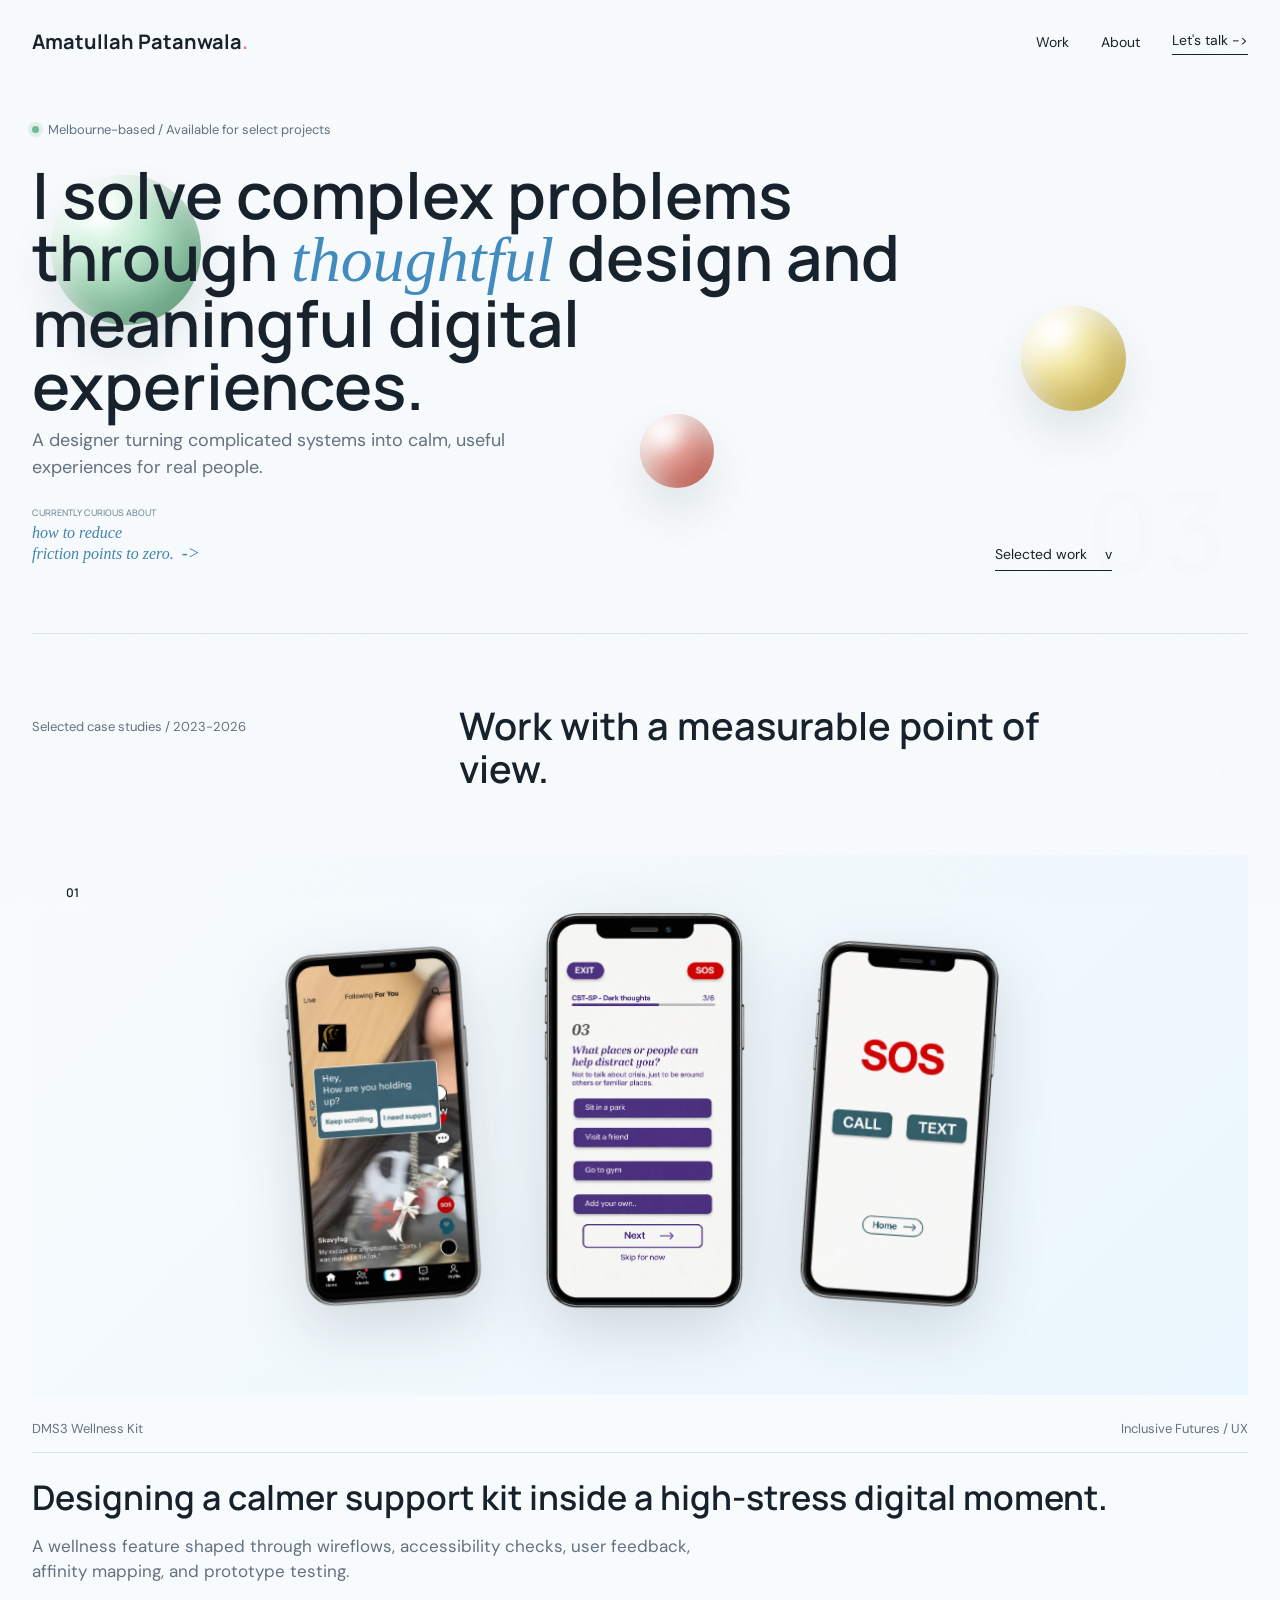
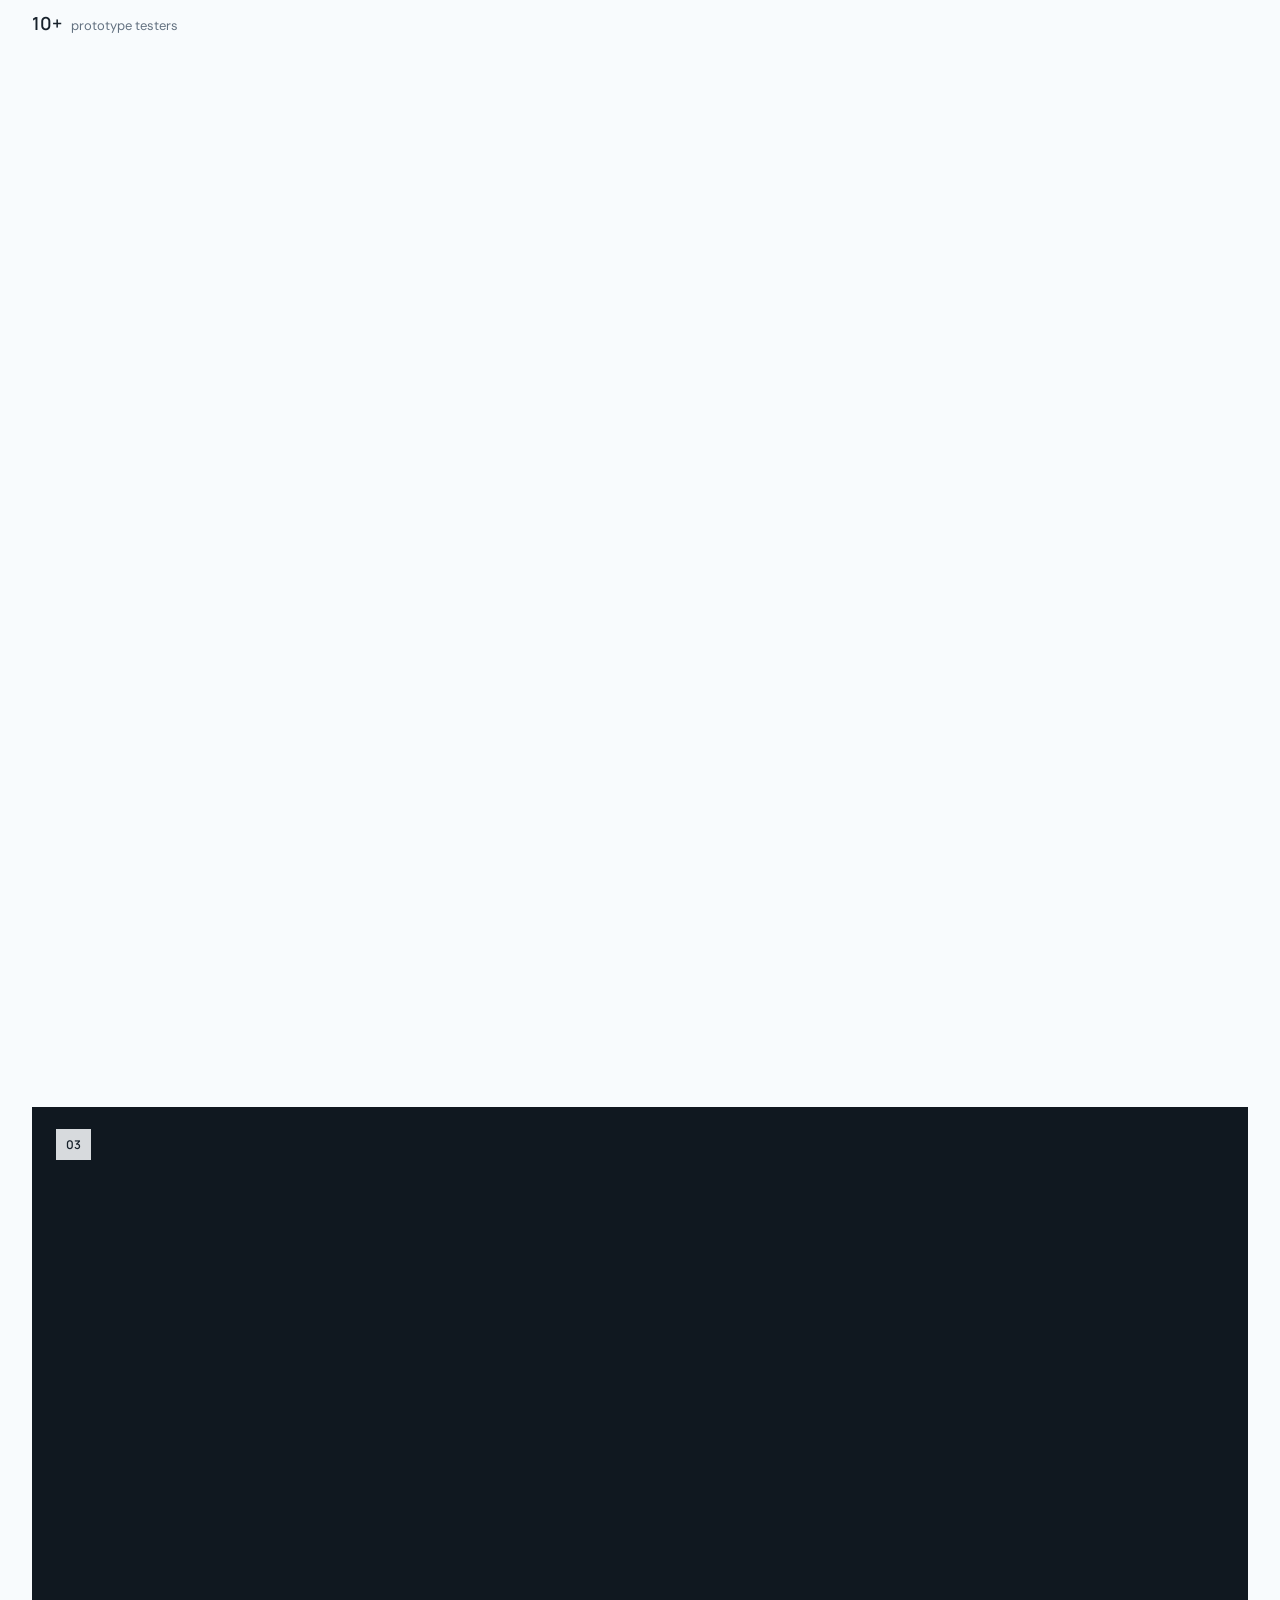
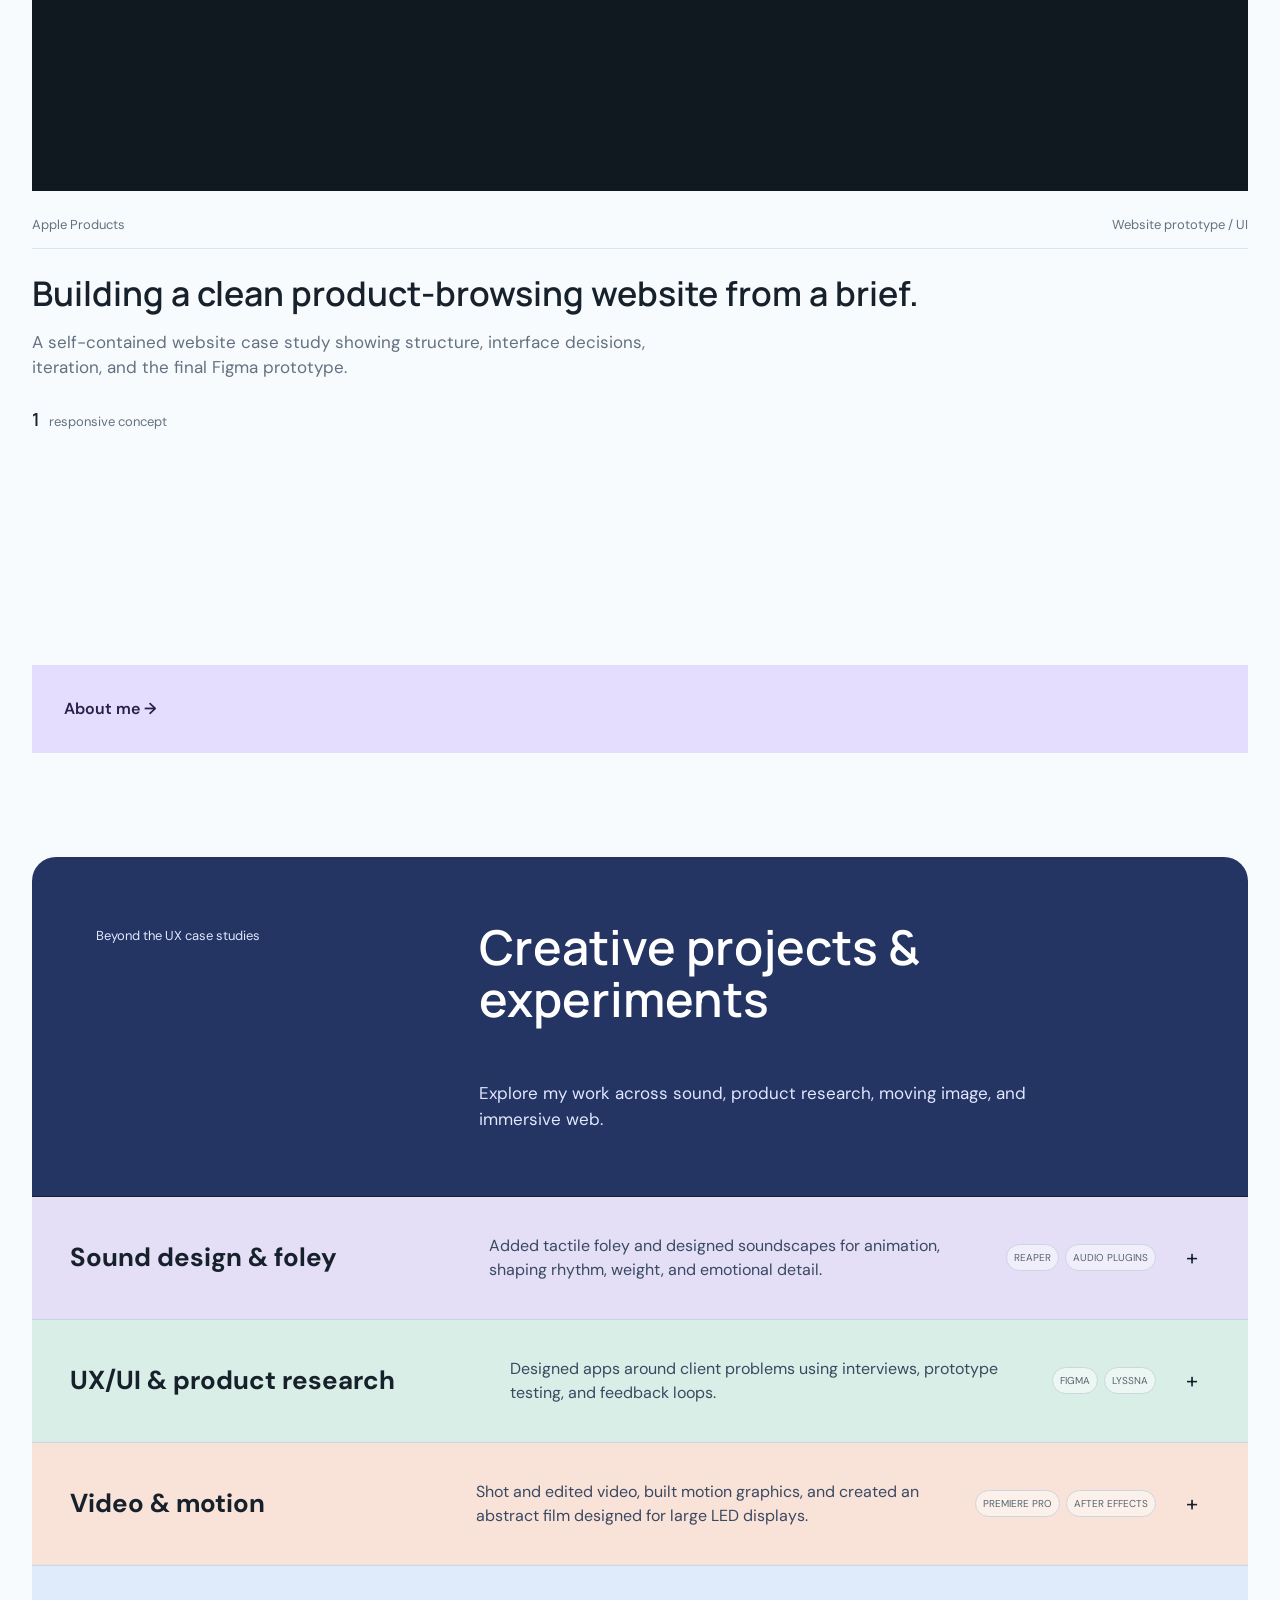
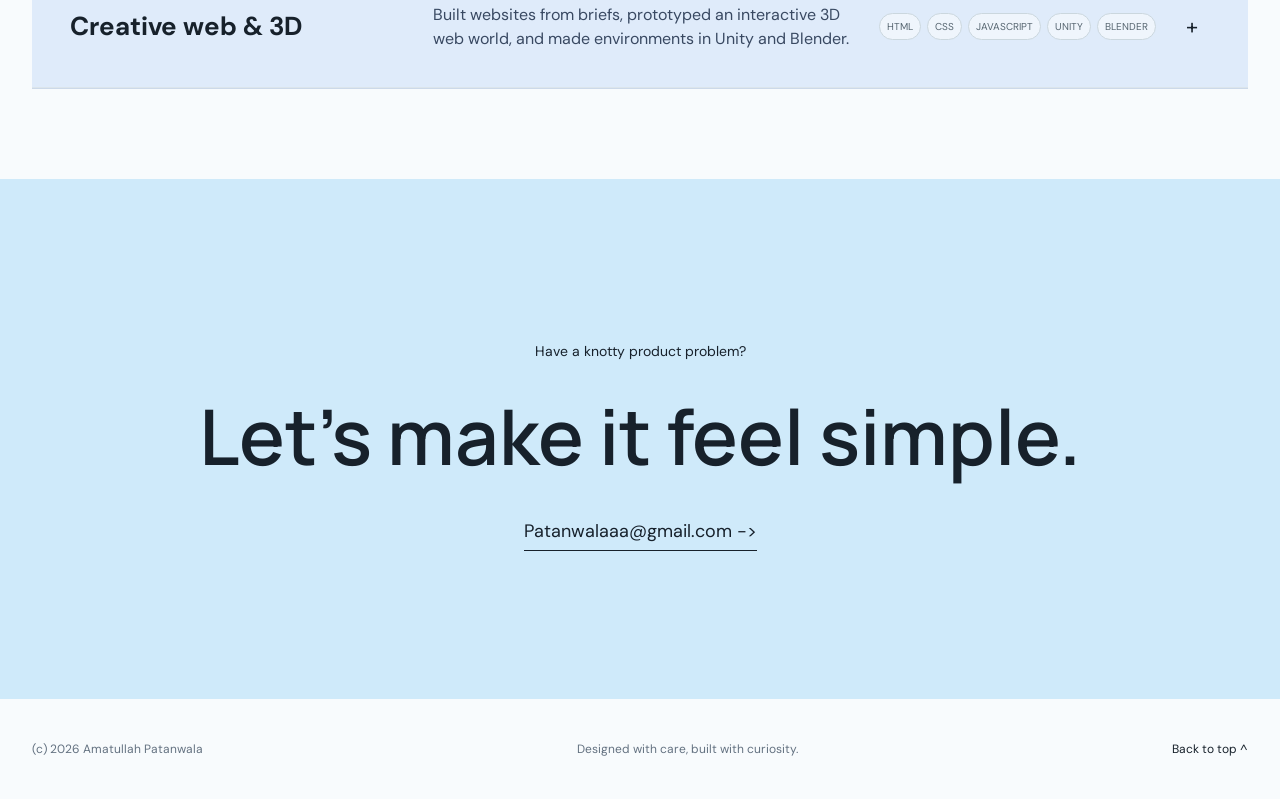
==== index.html @ 3be58a58 "Refresh case study previews and creative projects" ====
<!doctype html>
<html lang="en">
<head>
  <meta charset="utf-8">
  <meta name="viewport" content="width=device-width, initial-scale=1">
  <meta name="theme-color" content="#f7fbff">
  <title>Amatullah Patanwala - Portfolio</title>
  <meta name="description" content="Portfolio of Amatullah Patanwala, a designer shaping clean and human digital experiences.">
  <link rel="preconnect" href="https://fonts.googleapis.com">
  <link rel="preconnect" href="https://fonts.gstatic.com" crossorigin>
  <link href="https://fonts.googleapis.com/css2?family=DM+Sans:wght@400;500;600&family=Manrope:wght@500;600;700&display=swap" rel="stylesheet">
  <style>
    :root { --ink:#17212b; --muted:#637180; --paper:#f8fbfd; --blue:#cdeaff; --mint:#dcefe8; --peach:#f7ddd0; --line:#dce5eb; --max:1280px; }
    * { box-sizing:border-box; }
    html { scroll-behavior:smooth; }
    body { margin:0; background:var(--paper); color:var(--ink); font-family:"DM Sans", Arial, sans-serif; line-height:1.5; }
    a { color:inherit; text-decoration:none; }
    .noise { position:fixed; inset:0; pointer-events:none; opacity:.025; z-index:10; }
    .site-header { height:84px; max-width:var(--max); margin:auto; padding:0 32px; display:flex; align-items:center; justify-content:space-between; }
    .brand { font-family:Manrope, Arial, sans-serif; font-weight:700; font-size:20px; }
    .brand span { color:#ef7e67; }
    .site-header nav { display:flex; align-items:center; gap:32px; font-size:14px; }
    .contact-link { border-bottom:1px solid var(--ink); padding-bottom:3px; }
    .hero { min-height:calc(100vh - 84px); max-width:var(--max); margin:auto; padding:9vh 32px 48px; position:relative; display:flex; flex-direction:column; justify-content:center; isolation:isolate; overflow:hidden; }
    .hero>*:not(.hero-spheres):not(.hero-mark) { position:relative; z-index:2; }
    .hero-kicker { font-size:13px; color:var(--muted); display:flex; align-items:center; gap:9px; }
    .status-dot { width:7px; height:7px; background:#70b99a; border-radius:50%; box-shadow:0 0 0 4px #e0f1e9; }
    .hero h1 { font-family:Manrope, Arial, sans-serif; font-size:clamp(48px,7.3vw,112px); line-height:.98; letter-spacing:0; max-width:1120px; margin:46px 0 56px; font-weight:600; }
    .hero h1 em { font-family:Georgia, serif; font-weight:400; color:#418bc0; }
    .hero-bottom { display:flex; justify-content:space-between; align-items:end; gap:32px; max-width:850px; }
    .hero-bottom p { font-size:18px; max-width:560px; color:var(--muted); margin:0; }
    .scroll-cue { display:flex; gap:18px; border-bottom:1px solid var(--ink); padding-bottom:5px; font-size:14px; }
    .hero-note { position:absolute; right:4%; top:20%; border-top:1px solid #82b9d8; padding-top:9px; font-family:Georgia, serif; font-style:italic; color:#397ca9; transform:rotate(-4deg); }
    .hero-note span { display:block; font:500 9px Manrope, Arial, sans-serif; text-transform:uppercase; font-style:normal; color:#6d8798; margin-bottom:5px; }
    .hero-mark { position:absolute; right:32px; bottom:45px; font-family:Manrope, Arial, sans-serif; font-size:15vw; line-height:.7; color:#e7f3fa; font-weight:700; z-index:-1; }
    .hero-spheres { position:absolute; inset:0; z-index:0; pointer-events:none; }
    .sphere { position:absolute; display:block; border-radius:50%; box-shadow:inset -18px -22px 38px rgba(45,53,57,.16), inset 12px 14px 26px rgba(255,255,255,.8), 0 24px 45px rgba(48,71,84,.12); }
    .sphere-green { width:150px; height:150px; left:4%; top:18%; background:radial-gradient(circle at 32% 27%,#f2fff7 0 4%,#bfe8ce 34%,#7fc09b 72%,#5b9b77 100%); }
    .sphere-yellow { width:105px; height:105px; right:12%; top:44%; background:radial-gradient(circle at 31% 26%,#fffef0 0 5%,#f7eaa1 36%,#e5c95f 75%,#caaa3d 100%); }
    .sphere-red { width:74px; height:74px; left:46%; bottom:9%; background:radial-gradient(circle at 31% 25%,#fff2ef 0 5%,#f3a69b 37%,#df7468 74%,#bd584f 100%); }
    .work-section,.about-section,.other-work { max-width:var(--max); margin:auto; padding:120px 32px; }
    .section-heading,.about-section,.other-work-heading { display:grid; grid-template-columns:1fr 2fr; gap:32px; align-items:start; border-top:1px solid var(--line); padding-top:70px; }
    .section-heading p,.about-label,.other-work-heading>p:first-child { font-size:13px; color:var(--muted); }
    .section-heading h2,.about-copy h2,.other-work-heading h2 { font:600 48px/1.08 Manrope, Arial, sans-serif; margin:0; max-width:720px; }
    .case { margin-bottom:120px; }
    .case-grid { display:grid; grid-template-columns:1fr 1fr; gap:64px; }
    .case-offset { margin-top:140px; }
    .case-visual { height:540px; display:block; background:var(--blue); position:relative; overflow:hidden; }
    .case-grid .case-visual { height:560px; }
    .case-visual img { width:100%; height:100%; object-fit:cover; transition:transform .8s cubic-bezier(.2,.7,.2,1); }
    .case:hover .case-visual img { transform:scale(1.025); }
    .case-number,.view-chip { position:absolute; background:rgba(248,251,253,.88); padding:7px 10px; font:600 12px Manrope, Arial, sans-serif; }
    .case-number { top:22px; left:24px; }
    .view-chip { right:22px; bottom:22px; background:var(--ink); color:#fff; padding:11px 14px; }
    .case-copy { padding-top:24px; }
    .case-meta { display:flex; justify-content:space-between; color:var(--muted); font-size:13px; border-bottom:1px solid var(--line); padding-bottom:13px; }
    .case-copy h3 { font:600 34px/1.15 Manrope, Arial, sans-serif; margin:25px 0 12px; }
    .case-copy>p,.about-copy p,.other-work-intro,.project-row>p { color:var(--muted); }
    .outcomes,.capabilities,.tool-list { display:flex; flex-wrap:wrap; gap:8px; }
    .outcomes strong { font:600 18px Manrope, Arial, sans-serif; color:var(--ink); margin-right:6px; }
    .capabilities span,.tool-list span,.viewer-tools span { border:1px solid #bdcbd3; padding:8px 12px; font-size:12px; border-radius:30px; background:rgba(255,255,255,.55); }
    .project-list { border-top:1px solid var(--ink); }
    .project-row { min-height:180px; display:grid; grid-template-columns:60px 1.15fr 1.4fr .9fr; gap:30px; align-items:center; border-bottom:1px solid var(--line); }
    .project-title { display:flex; align-items:center; gap:16px; }
    .project-title h3 { font:600 21px/1.25 Manrope, Arial, sans-serif; margin:0; }
    .project-icon { width:38px; height:38px; display:grid; place-items:center; border:1px solid #b9c9d3; border-radius:50%; font-size:11px; color:#418bc0; }
    .media-shelf { margin-top:110px; }
    .media-shelf-head { display:flex; justify-content:space-between; align-items:end; border-bottom:1px solid var(--ink); padding-bottom:30px; }
    .media-shelf-head h3 { font:600 38px/1.1 Manrope, Arial, sans-serif; margin:12px 0 0; }
    .media-filters { display:flex; gap:4px; }
    .media-filter,.open-project { border:1px solid #bdcbd3; background:transparent; color:var(--muted); padding:8px 12px; font:500 11px "DM Sans", Arial, sans-serif; cursor:pointer; }
    .media-filter.is-active,.media-filter:hover { background:var(--ink); border-color:var(--ink); color:#fff; }
    .media-grid { display:grid; grid-template-columns:1fr 1fr; gap:54px 24px; padding-top:34px; }
    .media-project-wide { grid-column:span 2; }
    .media-preview { width:100%; height:420px; border:0; position:relative; overflow:hidden; display:block; background:#dbeef9; color:var(--ink); cursor:pointer; }
    .sound-preview { background:#202a33; color:#fff; display:flex; align-items:end; padding:38px; }
    .led-preview { background:#191e22; }
    .world-preview { background:#dbe7df; }
    .edit-preview { background:#f0d7cb; }
    .preview-action { position:absolute; right:20px; bottom:20px; background:rgba(248,251,253,.92); padding:10px 12px; font:500 11px Manrope, Arial, sans-serif; z-index:3; }
    .contact-section { background:#cfeafa; min-height:520px; padding:100px 32px; display:flex; flex-direction:column; justify-content:center; align-items:center; text-align:center; }
    .contact-section h2 { font:600 clamp(44px,6vw,86px)/1 Manrope, Arial, sans-serif; margin:22px 0 44px; }
    footer { max-width:var(--max); min-height:100px; margin:auto; padding:30px 32px; display:flex; justify-content:space-between; gap:20px; font-size:12px; color:var(--muted); }
    @media (max-width:760px) { .site-header { padding:0 20px; } .site-header nav { gap:14px; } .hero { padding:70px 20px 42px; } .hero h1 { font-size:46px; } .hero-bottom,.media-shelf-head,footer { display:block; } .hero-note { position:relative; right:auto; top:auto; margin-top:40px; } .section-heading,.about-section,.other-work-heading,.case-grid,.media-grid,.project-row { display:block; } .work-section,.about-section,.other-work { padding:80px 20px; } .case,.case-offset { margin:0 0 80px; } .case-visual,.case-grid .case-visual,.media-preview { height:340px; } }
  </style>
  <link rel="stylesheet" href="styles.css">
  <style>
    .hero {
      min-height: auto;
      padding-top: clamp(28px, 4vh, 48px);
      padding-bottom: 18px;
      overflow: hidden;
      display: block;
    }

    .hero h1 {
      grid-column: 1 / -1;
      font-size: clamp(42px, 5vw, 76px);
      max-width: 940px;
      margin: 24px 0 10px;
    }

    .hero-bottom {
      display: flex;
      max-width: 1080px;
      gap: clamp(24px, 5vw, 72px);
      align-items: flex-start;
      justify-content: space-between;
    }

    .hero-note {
      position: relative;
      left: auto;
      right: auto;
      top: auto;
      bottom: auto;
      flex: 0 0 255px;
      width: 255px;
      max-width: 255px;
      margin: 4px 0 0;
      border-top: 0;
      transform: rotate(-2deg);
      opacity: .95;
      pointer-events: auto;
      order: 2;
    }

    .hero-note strong {
      display: block;
      line-height: 1.15;
    }

    .hero-note i {
      position: static;
      display: inline-block;
      margin-left: 8px;
      font-size: 18px;
    }

    .scroll-cue {
      flex: 0 0 auto;
      order: 3;
    }

    .hero-bottom {
      display: block;
    }

    .hero-actions {
      display: flex;
      justify-content: space-between;
      align-items: last baseline;
      gap: 12px;
      margin-top: 16px;
    }

    .hero-actions .hero-note {
      flex: 0 1 auto;
      width: auto;
      min-width: 0;
      margin: 0;
      transform: none;
    }

    .hero-note strong .hero-note-ending {
      display: inline-block;
      font: inherit;
      color: inherit;
      text-transform: none;
      margin: 0;
      white-space: nowrap;
    }

    .hero-actions .scroll-cue {
      margin-top: 0;
    }

    .hero-mark {
      right: 52px;
      bottom: 18px;
      font-size: clamp(70px, 9vw, 132px);
      opacity: .16;
    }

    .sphere-red {
      left: 50%;
      bottom: 20%;
    }

    .work-section {
      padding-top: 44px;
    }

    .case {
      margin-bottom: 74px;
    }

    .case-offset {
      margin-top: 70px;
    }

    .about-section {
      padding-top: 72px;
      padding-bottom: 72px;
    }

    .capabilities {
      margin-top: 22px;
    }

    .other-work {
      padding-top: 0;
      padding-bottom: 90px;
    }

    .other-work-heading {
      padding-top: 58px;
      padding-bottom: 40px;
    }

    .media-shelf {
      margin-top: 72px;
    }

    @media (max-width: 900px) {
      .hero {
        display: block;
        padding-bottom: 36px;
      }

      .hero h1 {
        font-size: clamp(46px, 12vw, 74px);
      }

      .hero-note {
        display: block;
        width: auto;
        max-width: 280px;
        margin-top: 26px;
      }

      .hero-mark {
        right: 20px;
        bottom: 24px;
      }

      .case,
      .case-offset {
        margin-bottom: 58px;
      }

      .about-section,
      .other-work-heading {
        padding-top: 54px;
        padding-bottom: 54px;
      }

      .other-work {
        padding-bottom: 72px;
      }

      .media-shelf {
        margin-top: 56px;
      }
    }
  </style>
<style>
  .case-grid { grid-template-columns: minmax(0, 1fr); gap: 0; }
  .case-grid .case-offset { margin-top: 0; }
  #work .case-grid .case-visual { height: auto; min-height: 0; aspect-ratio: 16 / 9; }
  #work #case-02 .case-screenshot, #work #case-03 .case-video {
    position: absolute; inset: 0; display: block; width: 100%; height: 100%;
    object-fit: contain; object-position: center; transform: none !important;
  }
  #work #case-03 .case-visual { background: #101820; }
  .about-link { display: block; max-width: 1216px; margin: 0 auto 64px; padding: 32px; background: #e5ddfd; color: #28204a; font-weight: 600; }
  .about-link:hover, .about-link:focus-visible { background: #d9cafd; }
  .other-work { padding-top: 40px; }
  .other-work-heading { border: 0; border-radius: 24px 24px 0 0; padding: clamp(24px,5vw,68px); background: #243463; color: #fff; }
  .other-work-heading > p:first-child, .other-work-heading .other-work-intro { color: #e0e7ff; }
  .other-work .project-entry { background: var(--entry-color); border-bottom: 1px solid #a6b4c555; }
  .project-entry:nth-child(1) { --entry-color: #e4def7; }
  .project-entry:nth-child(2) { --entry-color: #d9eee6; }
  .project-entry:nth-child(3) { --entry-color: #f9e2d8; }
  .project-entry:nth-child(4) { --entry-color: #dfebfa; }
  .other-work summary.project-row { grid-template-columns: minmax(0,1.2fr) minmax(0,1.5fr) auto 24px; padding: 24px clamp(16px,3vw,38px); min-height: 122px; margin: 0; cursor: pointer; }
  .other-work summary.project-row:hover { background: #ffffff45; }
  .project-entry summary::-webkit-details-marker { display: none; }
  .project-entry summary:focus-visible, .about-link:focus-visible { outline: 3px solid #3b55a2; outline-offset: -4px; }
  .other-work summary.project-row .tool-list { grid-column: auto; margin: 0; }
  .project-description { color: #394962; }
  .project-title { font-weight: 700; font-size: clamp(18px,2.1vw,26px); }
  .project-indicator { font-size: 22px; }
  .project-entry[open] .project-indicator { transform: rotate(45deg); }
  .project-detail { padding: 0 clamp(16px,3vw,38px) 28px; }
  .project-detail a { text-decoration: underline; text-underline-offset: .2em; }
  .project-detail video { display: block; width: min(100%,680px); margin-bottom: 12px; background: #101820; }
  @media (max-width: 760px) {
    .other-work summary.project-row { display: grid; grid-template-columns: 1fr auto; gap: 10px; }
    .project-entry summary .project-description, .other-work summary.project-row .tool-list { grid-column: 1; }
    .project-indicator { grid-column: 2; grid-row: 1; }
    .about-link { margin-inline: 20px; }
  }
</style>

</head>
<body>
  <div class="noise" aria-hidden="true"></div>

  <header class="site-header">
    <a class="brand" href="#top" aria-label="Amatullah Patanwala home">Amatullah Patanwala<span>.</span></a>
    <nav aria-label="Primary navigation">
      <a href="#work">Work</a>
      <a href="about.html">About</a>
      <a class="contact-link" href="mailto:Patanwalaaa@gmail.com">Let's talk <span aria-hidden="true">-&gt;</span></a>
    </nav>
  </header>

  <main id="top">
    <section class="hero" aria-labelledby="hero-title">
      <div class="hero-spheres" aria-hidden="true">
        <i class="sphere sphere-green" data-label="digital media"></i>
        <i class="sphere sphere-yellow" data-label="ux"></i>
        <i class="sphere sphere-red" data-label="sound"></i>
      </div>

      <div class="hero-kicker reveal"><span class="status-dot"></span> Melbourne-based / Available for select projects</div>
      <h1 id="hero-title" class="reveal">I solve complex problems through <em>thoughtful</em> design and meaningful digital experiences.</h1>

      <div class="hero-bottom reveal">
        <p>A designer turning complicated systems into calm, useful experiences for real people.</p>
        <div class="hero-actions">
          <aside class="margin-note hero-note" aria-label="Personal note">
    <span>Currently curious about</span>
            <strong>how to reduce<br>friction points to <span class="hero-note-ending">zero.<i aria-hidden="true">-&gt;</i></span></strong>
          </aside>
          <a class="scroll-cue" href="#work"><span>Selected work</span><span aria-hidden="true">v</span></a>
        </div>
      </div>

      <div class="hero-mark" aria-hidden="true">03</div>
    </section>

    <section id="work" class="work-section" aria-labelledby="work-title">
      <div class="section-heading reveal">
        <p>Selected case studies / 2023-2026</p>
        <h2 id="work-title">Work with a measurable point of view.</h2>
      </div>

      <article class="case case-featured reveal" data-accent="blue">
        <a class="case-visual" href="case-wellness-kit.html" aria-label="Read Wellness Kit case study">
          <div class="wellness-phone-set" aria-label="Wellness Kit prototype screens">
            <img src="[data-uri]" alt="Wellness Kit support prompt on TikTok screen">
            <img src="[data-uri]" alt="Wellness Kit reflection question screen">
            <img src="[data-uri]" alt="Wellness Kit SOS call and text screen">
          </div>
          <span class="case-number">01</span>
          <span class="view-chip">View case <span aria-hidden="true">-&gt;</span></span>
        </a>
        <div class="case-copy">
          <div class="case-meta"><span>DMS3 Wellness Kit</span><span>Inclusive Futures / UX</span></div>
          <h3>Designing a calmer support kit inside a high-stress digital moment.</h3>
          <p>A wellness feature shaped through wireflows, accessibility checks, user feedback, affinity mapping, and prototype testing.</p>
          <div class="outcomes"><span><strong>10+</strong> prototype testers</span></div>
        </div>
      </article>

      <div class="case-grid">
        <article id="case-02" class="case reveal" data-accent="mint">
          <a class="case-visual visual-mint" href="case-commit-app.html" aria-label="Read Commit app case study">
            <img class="case-screenshot" src="commit-phone.png" alt="Commit app prototype shown on a phone in hand">
            <span class="case-number">02</span>
            <span class="view-chip">View case <span aria-hidden="true">-&gt;</span></span>
          </a>
          <div class="case-copy">
            <div class="case-meta"><span>Commit App</span><span>UX research / Journey depth</span></div>
            <h3>Reducing the mental load of shared household tasks.</h3>
            <p>A focused journey prototype built from interviews, cognitive maps, show-and-tell research, sketches, and tests.</p>
            <div class="outcomes"><span><strong>3+</strong> interviews</span><span><strong>5+</strong> prototype testers</span></div>
          </div>
        </article>

        <article id="case-03" class="case case-offset reveal" data-accent="peach">
          <a class="case-visual visual-peach" href="case-apple-products.html" aria-label="Read Apple products website case study">
            <video class="case-video" src="apple-products-loop.mp4" autoplay muted loop playsinline preload="metadata" aria-label="Apple Products prototype video preview"></video>
            <span class="case-number">03</span>
            <span class="view-chip">View case <span aria-hidden="true">-&gt;</span></span>
          </a>
          <div class="case-copy">
            <div class="case-meta"><span>Apple Products</span><span>Website prototype / UI</span></div>
            <h3>Building a clean product-browsing website from a brief.</h3>
            <p>A self-contained website case study showing structure, interface decisions, iteration, and the final Figma prototype.</p>
            <div class="outcomes"><span><strong>1</strong> responsive concept</span></div>
          </div>
        </article>
      </div>
    </section>

    <a id="about" class="about-link" href="about.html">About me <span aria-hidden="true">→</span></a>

<section class="other-work" id="other-work" aria-labelledby="other-work-title">
  <div class="other-work-heading">
    <p>Beyond the UX case studies</p>
    <h2 id="other-work-title">Creative projects &amp; experiments</h2>
    <p class="other-work-intro">Explore my work across sound, product research, moving image, and immersive web.</p>
  </div>
  <div class="project-list">
    <details class="project-entry" id="sound-design">
      <summary class="project-row">
        <span class="project-title">Sound design &amp; foley</span>
        <span class="project-description">Added tactile foley and designed soundscapes for animation, shaping rhythm, weight, and emotional detail.</span>
        <span class="tool-list"><span>Reaper</span><span>Audio plugins</span></span>
        <span class="project-indicator" aria-hidden="true">+</span>
      </summary>
      <div class="project-detail"><p>I build sound around the rhythm and physical weight of each scene, from individual foley cues to the full soundscape.</p></div>
    </details>
    <details class="project-entry" id="product-research">
      <summary class="project-row">
        <span class="project-title">UX/UI &amp; product research</span>
        <span class="project-description">Designed apps around client problems using interviews, prototype testing, and feedback loops.</span>
        <span class="tool-list"><span>Figma</span><span>Lyssna</span></span>
        <span class="project-indicator" aria-hidden="true">+</span>
      </summary>
      <div class="project-detail"><a href="case-wellness-kit.html">Wellness Kit case study</a> · <a href="case-commit-app.html">Commit App case study</a></div>
    </details>
    <details class="project-entry" id="motion">
      <summary class="project-row">
        <span class="project-title">Video &amp; motion</span>
        <span class="project-description">Shot and edited video, built motion graphics, and created an abstract film designed for large LED displays.</span>
        <span class="tool-list"><span>Premiere Pro</span><span>After Effects</span></span>
        <span class="project-indicator" aria-hidden="true">+</span>
      </summary>
      <div class="project-detail"><p>My motion work spans production, editing, and experiments designed around the scale and rhythm of the display.</p></div>
    </details>
    <details class="project-entry" id="creative-web">
      <summary class="project-row">
        <span class="project-title">Creative web &amp; 3D</span>
        <span class="project-description">Built websites from briefs, prototyped an interactive 3D web world, and made environments in Unity and Blender.</span>
        <span class="tool-list"><span>HTML</span><span>CSS</span><span>JavaScript</span><span>Unity</span><span>Blender</span></span>
        <span class="project-indicator" aria-hidden="true">+</span>
      </summary>
      <div class="project-detail">
        <video src="apple-products-loop.mp4" controls playsinline preload="none" aria-label="Apple Products website prototype preview"></video>
        <a href="case-apple-products.html">Apple Products website case study</a>
      </div>
    </details>
  </div>
</section>

    <section class="contact-section reveal" aria-labelledby="contact-title">
      <p>Have a knotty product problem?</p>
      <h2 id="contact-title">Let's make it feel simple.</h2>
      <a href="mailto:Patanwalaaa@gmail.com">Patanwalaaa@gmail.com <span aria-hidden="true">-&gt;</span></a>
    </section>
  </main>

  <footer><span>(c) 2026 Amatullah Patanwala</span><span>Designed with care, built with curiosity.</span><a href="#top">Back to top ^</a></footer>
  <script src="script.js"></script>
</body>
</html>
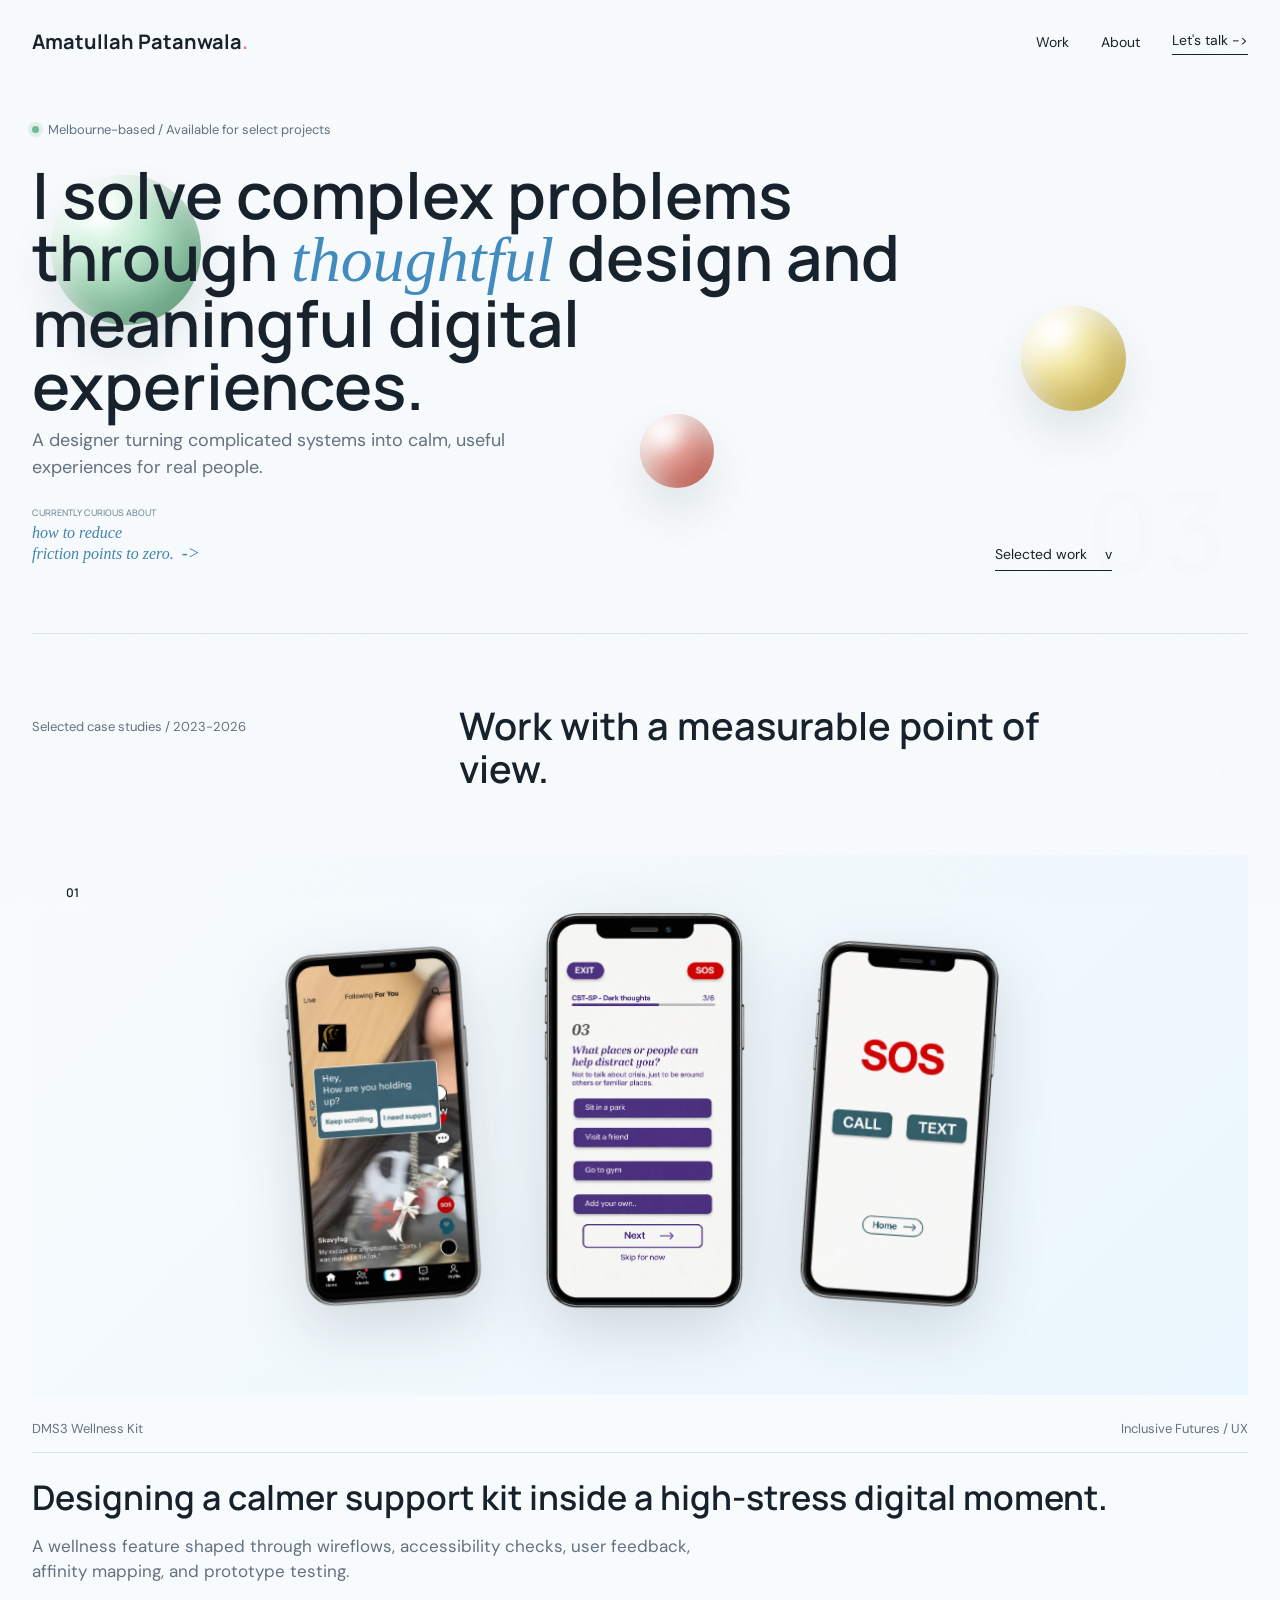
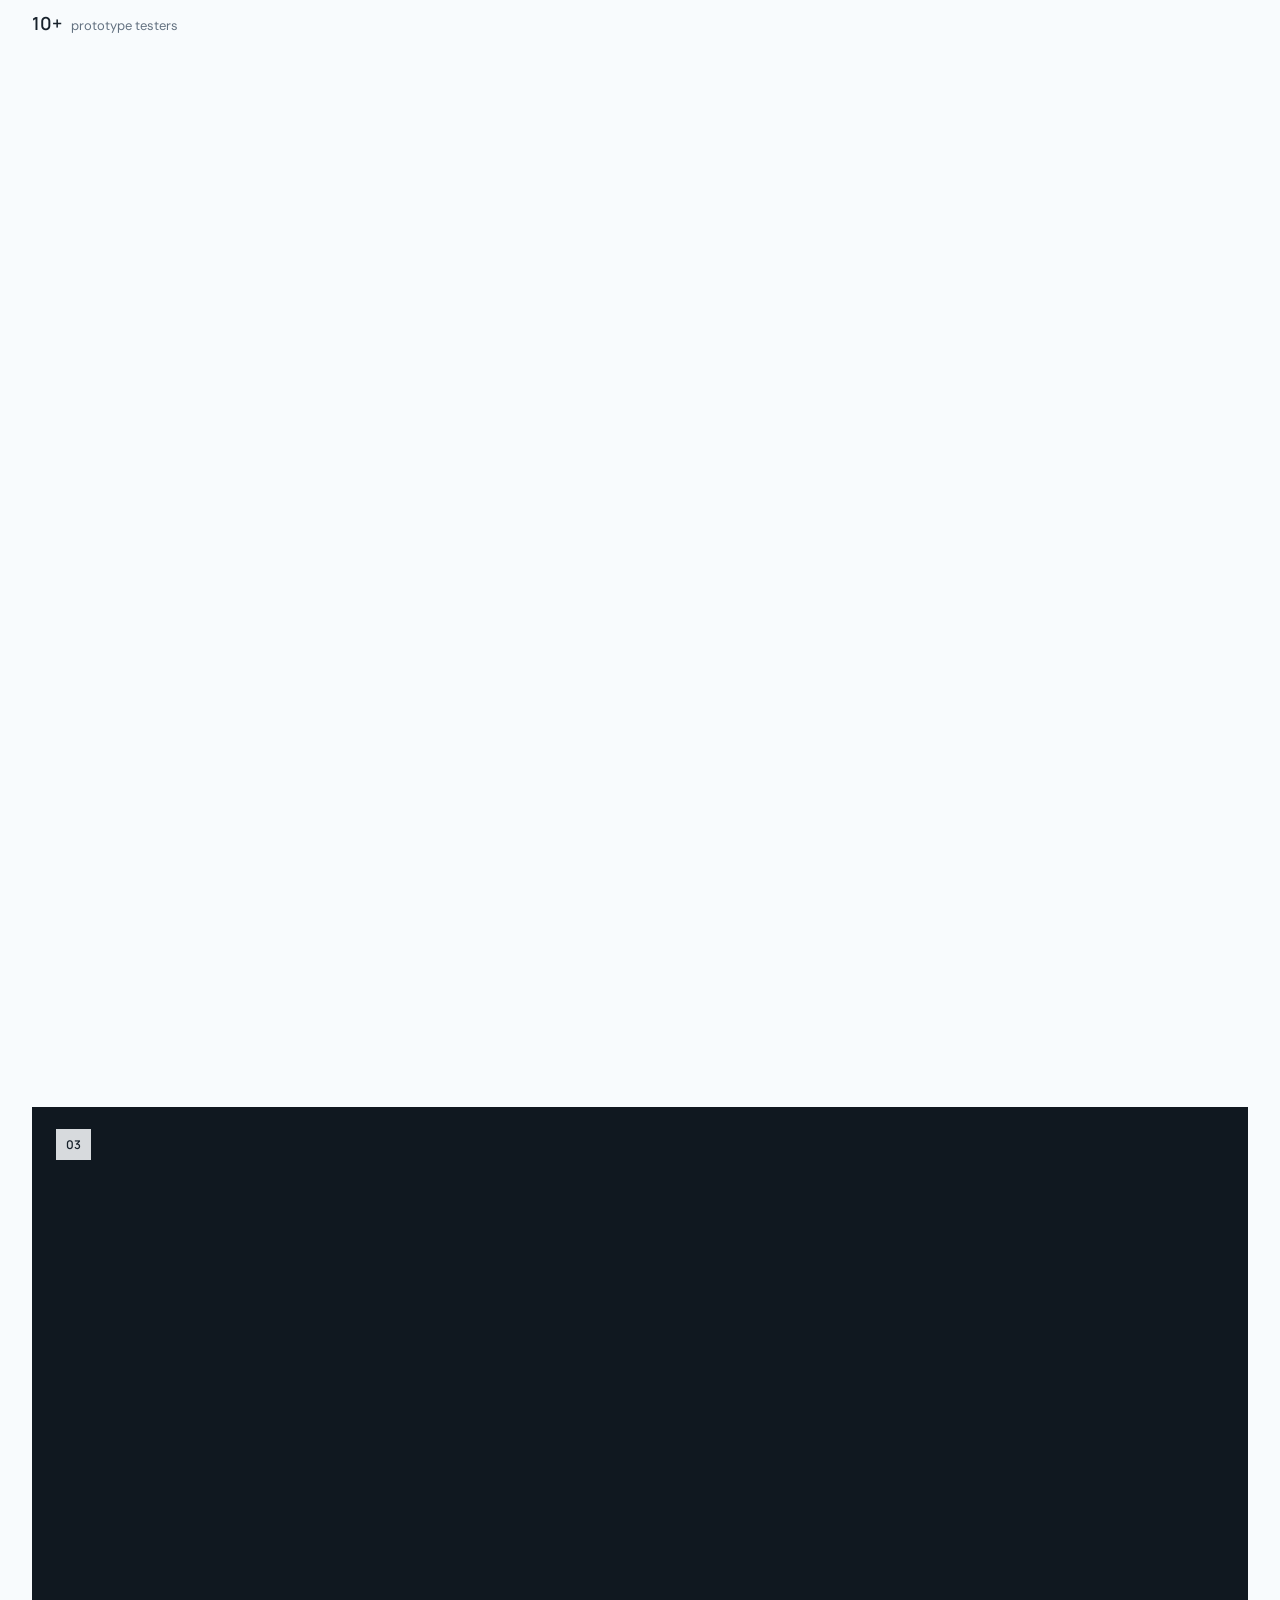
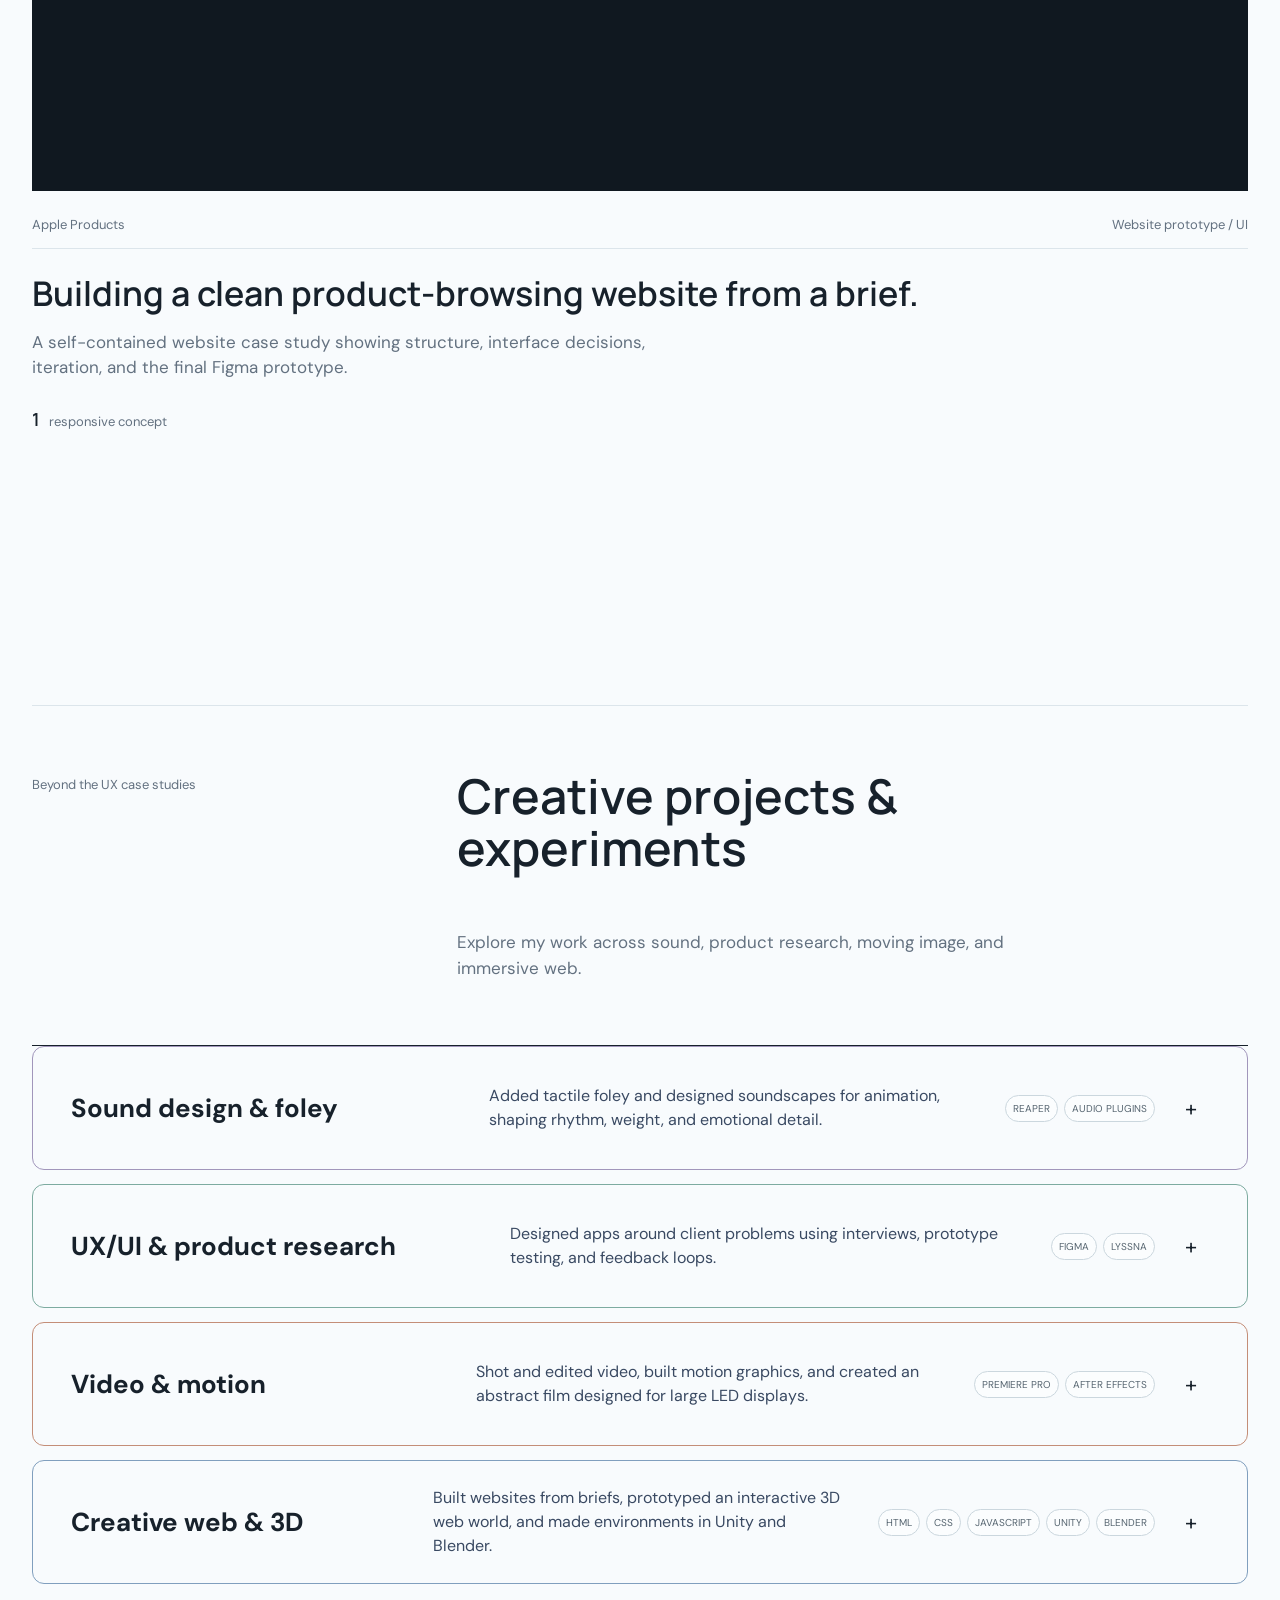
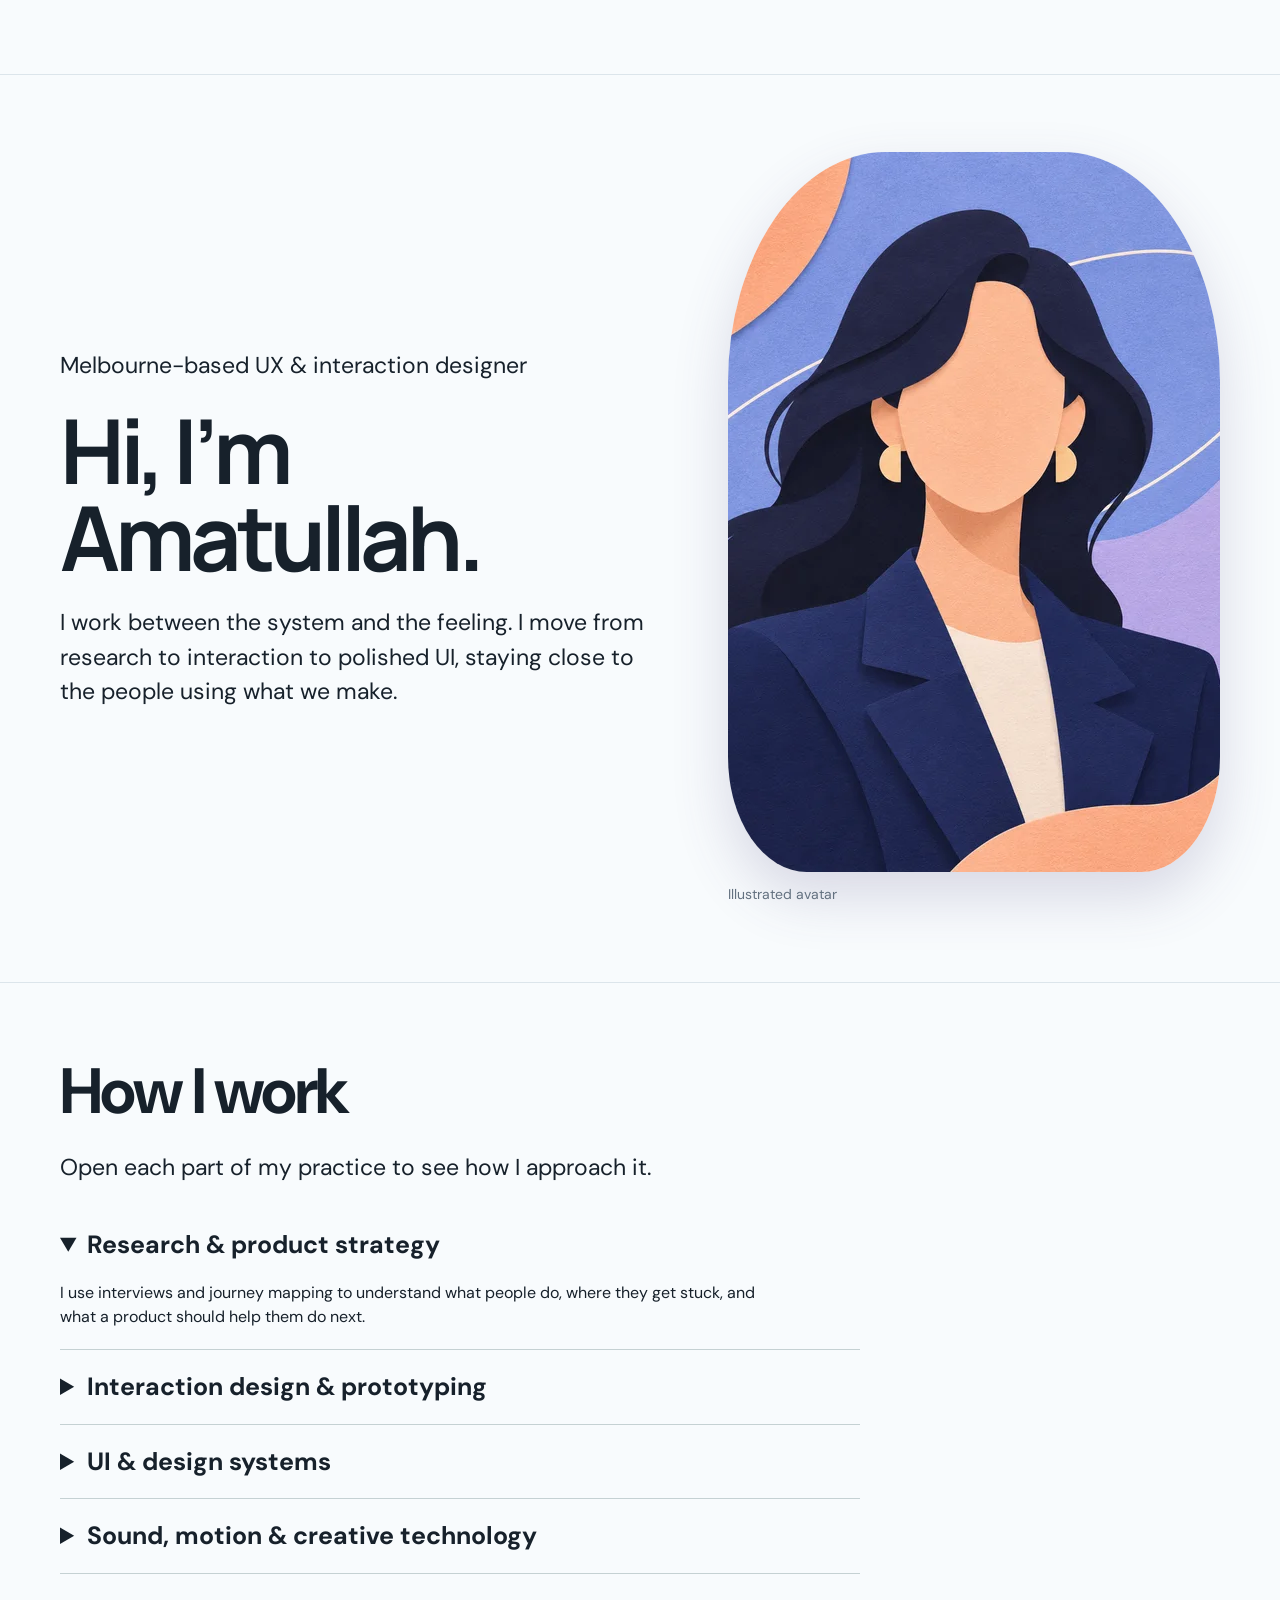
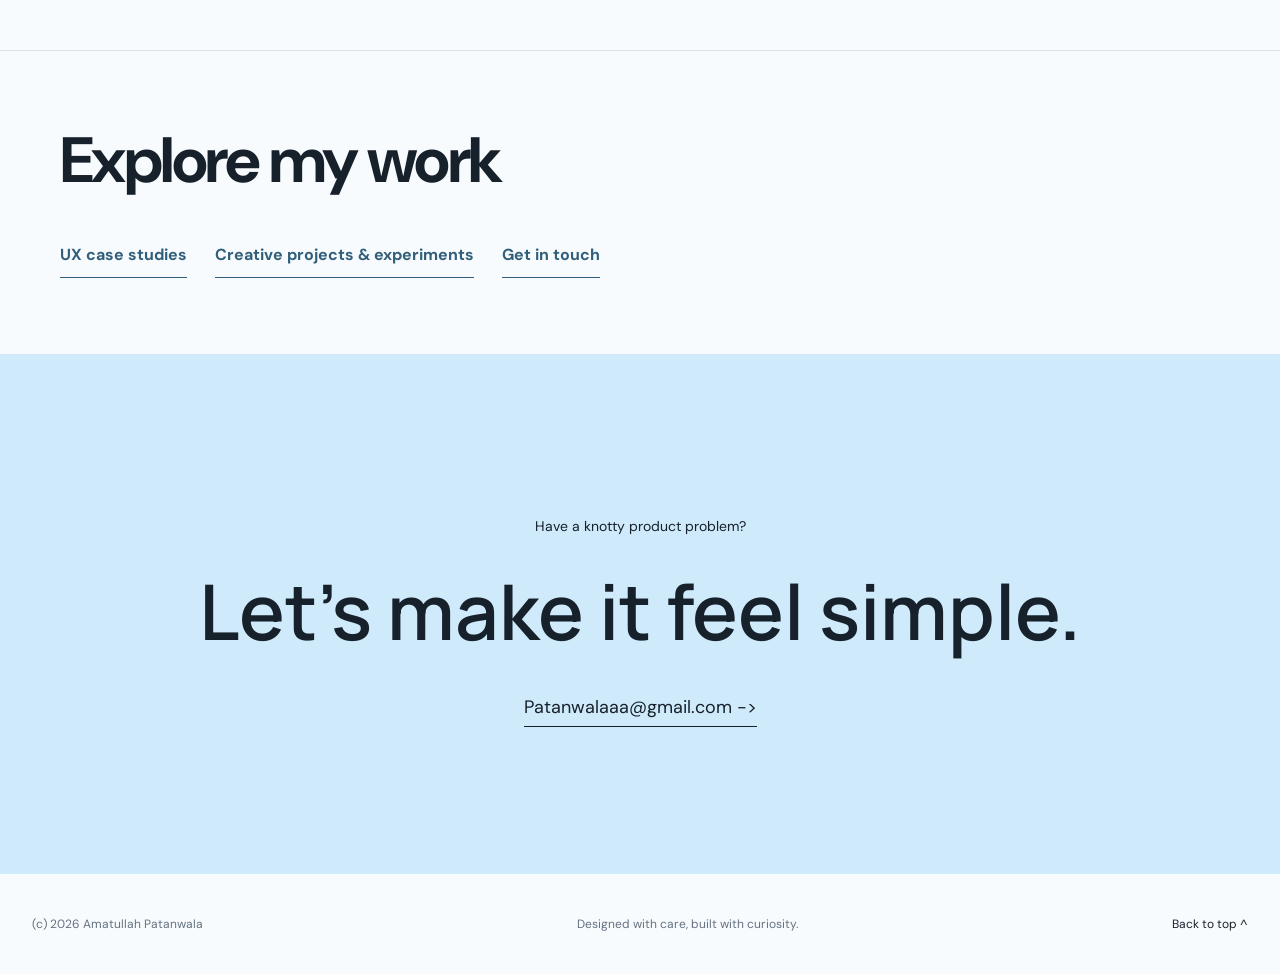
==== commit abdf345e: "Refine project colors and place About on the homepage" ====
--- a/index.html
+++ b/index.html
@@ -273,8 +273,8 @@
     object-fit: contain; object-position: center; transform: none !important;
   }
   #work #case-03 .case-visual { background: #101820; }
-  .about-link { display: block; max-width: 1216px; margin: 0 auto 64px; padding: 32px; background: #e5ddfd; color: #28204a; font-weight: 600; }
-  .about-link:hover, .about-link:focus-visible { background: #d9cafd; }
+
+
   .other-work { padding-top: 40px; }
   .other-work-heading { border: 0; border-radius: 24px 24px 0 0; padding: clamp(24px,5vw,68px); background: #243463; color: #fff; }
   .other-work-heading > p:first-child, .other-work-heading .other-work-intro { color: #e0e7ff; }
@@ -286,7 +286,7 @@
   .other-work summary.project-row { grid-template-columns: minmax(0,1.2fr) minmax(0,1.5fr) auto 24px; padding: 24px clamp(16px,3vw,38px); min-height: 122px; margin: 0; cursor: pointer; }
   .other-work summary.project-row:hover { background: #ffffff45; }
   .project-entry summary::-webkit-details-marker { display: none; }
-  .project-entry summary:focus-visible, .about-link:focus-visible { outline: 3px solid #3b55a2; outline-offset: -4px; }
+  .project-entry summary:focus-visible { outline: 3px solid #3b55a2; outline-offset: -4px; }
   .other-work summary.project-row .tool-list { grid-column: auto; margin: 0; }
   .project-description { color: #394962; }
   .project-title { font-weight: 700; font-size: clamp(18px,2.1vw,26px); }
@@ -299,10 +299,50 @@
     .other-work summary.project-row { display: grid; grid-template-columns: 1fr auto; gap: 10px; }
     .project-entry summary .project-description, .other-work summary.project-row .tool-list { grid-column: 1; }
     .project-indicator { grid-column: 2; grid-row: 1; }
-    .about-link { margin-inline: 20px; }
+
   }
 </style>
 
+<style>
+    .other-work-heading { background: transparent; color: var(--ink); border-top: 1px solid var(--line); border-radius: 0; padding-inline: 0; }
+    .other-work-heading > p:first-child, .other-work-heading .other-work-intro { color: var(--muted); }
+    .other-work .project-list { display: grid; gap: 14px; }
+    .other-work .project-entry { background: transparent; border: 1px solid var(--entry-color); border-radius: 12px; }
+    .project-entry:nth-child(1) { --entry-color: #a196bb; }
+    .project-entry:nth-child(2) { --entry-color: #7daba0; }
+    .project-entry:nth-child(3) { --entry-color: #c48e78; }
+    .project-entry:nth-child(4) { --entry-color: #809fbe; }
+    .other-work summary.project-row { border: 0; border-radius: inherit; }
+    .other-work summary.project-row::before { display: none; }
+    .other-work summary.project-row:hover { background: rgba(116, 151, 176, .07); }
+    .project-indicator { color: var(--ink); }
+
+
+  .about-page { color: var(--ink); scroll-margin-top: 24px; border-top: 1px solid var(--line); }
+  .about-page section { padding: clamp(40px,6vw,84px) max(24px,calc((100vw - 1160px) / 2)); }
+  .bio-hero { display: grid; grid-template-columns: 1.2fr 1fr; align-items: center; gap: clamp(24px,6vw,80px); min-height: 0; background: transparent; }
+  .bio-hero h1 { font: 700 clamp(40px,7vw,94px)/.98 Manrope,system-ui,sans-serif; letter-spacing: -.06em; margin: 16px 0 24px; }
+  .bio-hero p, .bio-practice > p { font-size: clamp(17px,2.2vw,23px); max-width: 44ch; }
+  .bio-hero figure { margin: 0; }
+  .bio-avatar { display: block; width: 100%; aspect-ratio: 1; object-fit: cover; border-radius: 32% 32% 16% 16%; box-shadow: 0 24px 56px #51477830; }
+  .bio-hero figcaption { margin-top: 12px; font-size: 14px; color: var(--muted); }
+  .bio-practice { background: transparent; }
+  .about-page h2 { font-size: clamp(34px,5vw,64px); line-height: 1.04; margin: 0 0 24px; letter-spacing: -.04em; }
+  .bio-practice details { border-bottom: 1px solid #2e535340; max-width: 800px; }
+  .bio-practice summary { padding: 18px 0; font-weight: 700; font-size: clamp(18px,2.4vw,25px); cursor: pointer; }
+  .bio-practice details p { margin: 0 0 20px; max-width: 65ch; }
+  .bio-next { background: transparent; }
+  .bio-next a { display: inline-block; margin: 14px 24px 0 0; padding: 10px 0; border-bottom: 1px solid currentColor; font-weight: 700; }
+  .about-page a:focus-visible, .about-page summary:focus-visible { outline: 3px solid #3b55a2; outline-offset: 4px; }
+  @media (max-width: 700px) {
+    .bio-hero { grid-template-columns: 1fr; min-height: auto; }
+    .bio-hero figure { max-width: 340px; }
+  }
+
+    .bio-practice { border-block: 1px solid var(--line); }
+    .bio-next a { color: #315e7b; }
+
+</style>
 </head>
 <body>
   <div class="noise" aria-hidden="true"></div>
@@ -311,7 +351,7 @@
     <a class="brand" href="#top" aria-label="Amatullah Patanwala home">Amatullah Patanwala<span>.</span></a>
     <nav aria-label="Primary navigation">
       <a href="#work">Work</a>
-      <a href="about.html">About</a>
+      <a href="#about">About</a>
       <a class="contact-link" href="mailto:Patanwalaaa@gmail.com">Let's talk <span aria-hidden="true">-&gt;</span></a>
     </nav>
   </header>
@@ -396,7 +436,6 @@
       </div>
     </section>
 
-    <a id="about" class="about-link" href="about.html">About me <span aria-hidden="true">→</span></a>
 
 <section class="other-work" id="other-work" aria-labelledby="other-work-title">
   <div class="other-work-heading">
@@ -447,6 +486,34 @@
   </div>
 </section>
 
+    <section id="about" class="about-page" aria-labelledby="bio-title">
+    <section class="bio-hero" aria-labelledby="bio-title">
+      <div>
+        <p>Melbourne-based UX &amp; interaction designer</p>
+        <h1 id="bio-title">Hi, I’m Amatullah.</h1>
+        <p>I work between the system and the feeling. I move from research to interaction to polished UI, staying close to the people using what we make.</p>
+      </div>
+      <figure>
+        <img class="bio-avatar" src="[data-uri]" alt="Stylized illustrated avatar representing Amatullah Patanwala" width="720" height="720">
+        <figcaption>Illustrated avatar</figcaption>
+      </figure>
+    </section>
+    <section class="bio-practice" aria-labelledby="practice-title">
+      <h2 id="practice-title">How I work</h2>
+      <p>Open each part of my practice to see how I approach it.</p>
+      <details open><summary>Research &amp; product strategy</summary><p>I use interviews and journey mapping to understand what people do, where they get stuck, and what a product should help them do next.</p></details>
+      <details><summary>Interaction design &amp; prototyping</summary><p>I turn findings into flows and prototypes, then use feedback to test the decisions that matter most.</p></details>
+      <details><summary>UI &amp; design systems</summary><p>I carry the work through to legible interfaces, accessible interactions, and reusable visual patterns.</p></details>
+      <details><summary>Sound, motion &amp; creative technology</summary><p>Working in audio, video, and 3D gives me another way to explore how a digital experience feels and moves.</p></details>
+    </section>
+    <section class="bio-next" aria-labelledby="next-title">
+      <h2 id="next-title">Explore my work</h2>
+      <a href="#work">UX case studies</a>
+      <a href="#other-work">Creative projects &amp; experiments</a>
+      <a href="mailto:Patanwalaaa@gmail.com">Get in touch</a>
+    </section>
+      </section>
+
     <section class="contact-section reveal" aria-labelledby="contact-title">
       <p>Have a knotty product problem?</p>
       <h2 id="contact-title">Let's make it feel simple.</h2>
--- a/styles.css
+++ b/styles.css
@@ -298,71 +298,71 @@
   overflow:hidden
 }
 
-.case-visual img {
-  width:100%;
-  height:100%;
-  object-fit:cover;
-  transition:transform .8s cubic-bezier(.2,.7,.2,1)
-}
-
-.case-video {
-  width:100%;
-  height:100%;
-  display:block;
-  object-fit:cover;
-  background:#101820
-}
-
-.wellness-phone-set {
-  height:100%;
-  display:flex;
-  align-items:center;
-  justify-content:center;
-  gap:clamp(14px,3vw,38px);
-  padding:44px;
-  background:linear-gradient(135deg,#f8fbfd,#eaf6fd)
-}
-
-.wellness-phone-set img {
-  width:auto;
-  height:min(92%,430px);
-  object-fit:contain;
-  filter:drop-shadow(0 22px 32px rgba(25,37,48,.16));
-  transition:transform .8s cubic-bezier(.2,.7,.2,1)
-}
-
-.wellness-phone-set img:nth-child(1),
-.wellness-phone-set img:nth-child(3) {
-  height:min(82%,390px)
-}
-
-.wellness-phone-set img:nth-child(1) {
-  transform:rotate(-4deg)
-}
-
-.wellness-phone-set img:nth-child(2) {
-  transform:translateY(-10px)
-}
-
-.wellness-phone-set img:nth-child(3) {
-  transform:rotate(4deg)
-}
-
-.case:hover .case-visual img {
-  transform:scale(1.025)
-}
-
-.case:hover .wellness-phone-set img:nth-child(1) {
-  transform:rotate(-2deg) translateY(-5px)
-}
-
-.case:hover .wellness-phone-set img:nth-child(2) {
-  transform:translateY(-18px)
-}
-
-.case:hover .wellness-phone-set img:nth-child(3) {
-  transform:rotate(2deg) translateY(-5px)
-}
+.case-visual img {
+  width:100%;
+  height:100%;
+  object-fit:cover;
+  transition:transform .8s cubic-bezier(.2,.7,.2,1)
+}
+
+.case-video {
+  width:100%;
+  height:100%;
+  display:block;
+  object-fit:cover;
+  background:#101820
+}
+
+.wellness-phone-set {
+  height:100%;
+  display:flex;
+  align-items:center;
+  justify-content:center;
+  gap:clamp(14px,3vw,38px);
+  padding:44px;
+  background:linear-gradient(135deg,#f8fbfd,#eaf6fd)
+}
+
+.wellness-phone-set img {
+  width:auto;
+  height:min(92%,430px);
+  object-fit:contain;
+  filter:drop-shadow(0 22px 32px rgba(25,37,48,.16));
+  transition:transform .8s cubic-bezier(.2,.7,.2,1)
+}
+
+.wellness-phone-set img:nth-child(1),
+.wellness-phone-set img:nth-child(3) {
+  height:min(82%,390px)
+}
+
+.wellness-phone-set img:nth-child(1) {
+  transform:rotate(-4deg)
+}
+
+.wellness-phone-set img:nth-child(2) {
+  transform:translateY(-10px)
+}
+
+.wellness-phone-set img:nth-child(3) {
+  transform:rotate(4deg)
+}
+
+.case:hover .case-visual img {
+  transform:scale(1.025)
+}
+
+.case:hover .wellness-phone-set img:nth-child(1) {
+  transform:rotate(-2deg) translateY(-5px)
+}
+
+.case:hover .wellness-phone-set img:nth-child(2) {
+  transform:translateY(-18px)
+}
+
+.case:hover .wellness-phone-set img:nth-child(3) {
+  transform:rotate(2deg) translateY(-5px)
+}
 
 .case-number {
   position:absolute;
@@ -453,19 +453,19 @@
   place-items:center
 }
 
-.visual-peach {
-  background:var(--peach);
-  display:grid;
-  place-items:center
-}
-
-.case-screenshot {
-  width:100%;
-  height:100%;
-  object-fit:cover;
-  object-position:center;
-  transition:transform .8s cubic-bezier(.2,.7,.2,1)
-}
+.visual-peach {
+  background:var(--peach);
+  display:grid;
+  place-items:center
+}
+
+.case-screenshot {
+  width:100%;
+  height:100%;
+  object-fit:cover;
+  object-position:center;
+  transition:transform .8s cubic-bezier(.2,.7,.2,1)
+}
 
 .device {
   width:58%;
@@ -1692,395 +1692,405 @@
   box-shadow:inset -18px -22px 38px rgba(45,53,57,.12),inset 12px 14px 26px rgba(255,255,255,.9),0 30px 58px rgba(48,71,84,.2),0 0 0 9px rgba(255,255,255,.4)
 }
 
-.sphere.is-near::before {
-  opacity:1;
-  transform:translate(-50%,0) rotate(-4deg)
-}
-
-/* Hero layout polish */
-.hero {
-  min-height:auto;
-  padding-top:clamp(28px,4vh,48px);
-  padding-bottom:18px;
-  overflow:hidden;
-  display:block
-}
-
-.hero h1 {
-  grid-column:1 / -1;
-  font-size:clamp(42px,5vw,76px);
-  max-width:940px;
-  margin:24px 0 10px
-}
-
-.hero-bottom {
-  display:flex;
-  max-width:1080px;
-  gap:clamp(24px,5vw,72px);
-  align-items:flex-start;
-  justify-content:space-between
-}
-
-.hero-note {
-  position:relative;
-  left:auto;
-  right:auto;
-  top:auto;
-  bottom:auto;
-  flex:0 0 255px;
-  width:255px;
-  max-width:255px;
-  margin:4px 0 0;
-  border-top:0;
-  transform:rotate(-2deg);
-  opacity:.95;
-  pointer-events:auto;
-  order:2
-}
-
-.hero-note strong {
-  display:block;
-  line-height:1.15
-}
-
-.hero-note i {
-  position:static;
-  display:inline-block;
-  margin-left:8px;
-  font-size:18px
-}
-
-.scroll-cue {
-  flex:0 0 auto;
-  order:3
-}
-
-.hero-mark {
-  right:52px;
-  bottom:18px;
-  font-size:clamp(70px,9vw,132px);
-  opacity:.16
-}
-
-.sphere-red {
-  left:50%;
-  bottom:20%
-}
-
-.work-section {
-  padding-top:44px
-}
-
-.case {
-  margin-bottom:74px
-}
-
-.case-offset {
-  margin-top:70px
-}
-
-.about-section {
-  padding-top:72px;
-  padding-bottom:72px
-}
-
-.capabilities {
-  margin-top:22px
-}
-
-.other-work {
-  padding-top:0;
-  padding-bottom:90px
-}
-
-.other-work-heading {
-  padding-top:58px;
-  padding-bottom:40px
-}
-
-.media-shelf {
-  margin-top:72px
-}
-
-@media(max-width:900px) {
-  .hero {
-    display:block;
-    padding-bottom:36px
-  }
-
-  .hero h1 {
-    font-size:clamp(46px,12vw,74px)
-  }
-
-  .hero-note {
-    display:block;
-    width:auto;
-    max-width:280px;
-    margin-top:26px
-  }
-
-  .hero-mark {
-    right:20px;
-    bottom:24px
-  }
-
-  .case,
-  .case-offset {
-    margin-bottom:58px
-  }
-
-  .about-section,
-  .other-work-heading {
-    padding-top:54px;
-    padding-bottom:54px
-  }
-
-  .other-work {
-    padding-bottom:72px
-  }
-
-  .media-shelf {
-    margin-top:56px
-  }
-}
-
-/* Case study pages */
-.case-page {
-  background:var(--paper);
-  color:var(--ink)
-}
-
-.case-page main {
-  max-width:var(--max);
-  margin:auto;
-  padding:64px 32px 110px
-}
-
-.case-page .case-study-hero {
-  display:grid;
-  grid-template-columns:1fr 1.15fr;
-  gap:56px;
-  align-items:end;
-  padding:64px 0 44px;
-  border-top:1px solid var(--line)
-}
-
-.case-study-kicker {
-  font-size:12px;
-  text-transform:uppercase;
-  color:var(--muted);
-  letter-spacing:.04em
-}
-
-.case-page h1 {
-  font:600 clamp(48px,7vw,94px)/.96 Manrope,sans-serif;
-  letter-spacing:0;
-  margin:18px 0 24px
-}
-
-.case-page .lead {
-  font-size:20px;
-  color:var(--muted);
-  max-width:720px
-}
-
-.case-hero-actions {
-  display:flex;
-  flex-wrap:wrap;
-  gap:12px;
-  margin-top:30px
-}
-
-.prototype-link,
-.secondary-link {
-  display:inline-flex;
-  align-items:center;
-  justify-content:center;
-  min-height:46px;
-  padding:0 18px;
-  border:1px solid var(--ink);
-  font:600 13px Manrope,sans-serif
-}
-
-.prototype-link {
-  background:var(--ink);
-  color:#fff
-}
-
-.case-hero-image img,
-.process-image img,
-.gallery-card img {
-  width:100%;
-  display:block;
-  object-fit:cover
-}
-
-.case-detail-video {
-  width:100%;
-  min-height:520px;
-  display:block;
-  object-fit:cover;
-  background:#101820
-}
-
-.case-phone-gallery {
-  min-height:520px;
-  display:flex;
-  align-items:center;
-  justify-content:center;
-  gap:clamp(14px,3vw,32px);
-  padding:34px;
-  background:linear-gradient(135deg,#f8fbfd,#eaf6fd)
-}
-
-.case-phone-gallery img {
-  width:auto;
-  max-width:31%;
-  max-height:460px;
-  object-fit:contain;
-  filter:drop-shadow(0 20px 28px rgba(25,37,48,.14))
-}
-
-.case-hero-image {
-  border:1px solid var(--line);
-  background:#fff;
-  overflow:hidden
-}
-
-.case-overview {
-  display:grid;
-  grid-template-columns:repeat(4,1fr);
-  border-top:1px solid var(--ink);
-  border-bottom:1px solid var(--line);
-  margin:20px 0 70px
-}
-
-.overview-item {
-  padding:22px;
-  border-right:1px solid var(--line)
-}
-
-.overview-item:last-child {
-  border-right:0
-}
-
-.overview-item span {
-  display:block;
-  font-size:11px;
-  text-transform:uppercase;
-  color:var(--muted);
-  margin-bottom:8px
-}
-
-.overview-item strong {
-  font:600 18px/1.25 Manrope,sans-serif
-}
-
-.process-section {
-  display:grid;
-  grid-template-columns:270px 1fr;
-  gap:54px;
-  padding:58px 0;
-  border-bottom:1px solid var(--line)
-}
-
-.process-section h2 {
-  font:600 34px/1.08 Manrope,sans-serif;
-  margin:0
-}
-
-.process-section p {
-  color:var(--muted);
-  font-size:17px
-}
-
-.process-list {
-  display:grid;
-  gap:12px;
-  margin:24px 0 0;
-  padding:0;
-  list-style:none
-}
-
-.process-list li {
-  border-left:3px solid var(--blue-strong);
-  padding-left:14px;
-  color:var(--muted)
-}
-
-.process-image,
-.gallery-card {
-  border:1px solid var(--line);
-  background:#fff;
-  overflow:hidden;
-  margin-top:28px
-}
-
-.process-grid {
-  display:grid;
-  grid-template-columns:repeat(2,1fr);
-  gap:20px;
-  margin-top:28px
-}
-
-.gallery-card figcaption,
-.process-image figcaption {
-  padding:12px 14px;
-  font-size:12px;
-  color:var(--muted);
-  border-top:1px solid var(--line)
-}
-
-.case-next {
-  display:flex;
-  justify-content:space-between;
-  gap:20px;
-  padding-top:52px
-}
-
-@media(max-width:850px) {
-  .case-page main {
-    padding:40px 20px 80px
-  }
-
-  .case-page .case-study-hero,
-  .process-section,
-  .case-overview,
-  .process-grid {
-    display:block
-  }
-
-  .case-hero-image,
-  .process-image,
-  .gallery-card {
-    margin-top:24px
-  }
-
-  .overview-item {
-    border-right:0;
-    border-bottom:1px solid var(--line)
-  }
-
-  .wellness-phone-set,
-  .case-phone-gallery {
-    min-height:0;
-    gap:10px;
-    padding:24px 14px
-  }
-
-  .wellness-phone-set img,
-  .case-phone-gallery img {
-    max-width:32%;
-    height:auto;
-    max-height:320px
-  }
-
-  .case-detail-video {
-    min-height:280px
-  }
-}
-
-
-
-
-
+.sphere.is-near::before {
+  opacity:1;
+  transform:translate(-50%,0) rotate(-4deg)
+}
+
+/* Hero layout polish */
+.hero {
+  min-height:auto;
+  padding-top:clamp(28px,4vh,48px);
+  padding-bottom:18px;
+  overflow:hidden;
+  display:block
+}
+
+.hero h1 {
+  grid-column:1 / -1;
+  font-size:clamp(42px,5vw,76px);
+  max-width:940px;
+  margin:24px 0 10px
+}
+
+.hero-bottom {
+  display:flex;
+  max-width:1080px;
+  gap:clamp(24px,5vw,72px);
+  align-items:flex-start;
+  justify-content:space-between
+}
+
+.hero-note {
+  position:relative;
+  left:auto;
+  right:auto;
+  top:auto;
+  bottom:auto;
+  flex:0 0 255px;
+  width:255px;
+  max-width:255px;
+  margin:4px 0 0;
+  border-top:0;
+  transform:rotate(-2deg);
+  opacity:.95;
+  pointer-events:auto;
+  order:2
+}
+
+.hero-note strong {
+  display:block;
+  line-height:1.15
+}
+
+.hero-note i {
+  position:static;
+  display:inline-block;
+  margin-left:8px;
+  font-size:18px
+}
+
+.scroll-cue {
+  flex:0 0 auto;
+  order:3
+}
+
+.hero-mark {
+  right:52px;
+  bottom:18px;
+  font-size:clamp(70px,9vw,132px);
+  opacity:.16
+}
+
+.sphere-red {
+  left:50%;
+  bottom:20%
+}
+
+.work-section {
+  padding-top:44px
+}
+
+.case {
+  margin-bottom:74px
+}
+
+.case-offset {
+  margin-top:70px
+}
+
+.about-section {
+  padding-top:72px;
+  padding-bottom:72px
+}
+
+.capabilities {
+  margin-top:22px
+}
+
+.other-work {
+  padding-top:0;
+  padding-bottom:90px
+}
+
+.other-work-heading {
+  padding-top:58px;
+  padding-bottom:40px
+}
+
+.media-shelf {
+  margin-top:72px
+}
+
+@media(max-width:900px) {
+  .hero {
+    display:block;
+    padding-bottom:36px
+  }
+
+  .hero h1 {
+    font-size:clamp(46px,12vw,74px)
+  }
+
+  .hero-note {
+    display:block;
+    width:auto;
+    max-width:280px;
+    margin-top:26px
+  }
+
+  .hero-mark {
+    right:20px;
+    bottom:24px
+  }
+
+  .case,
+  .case-offset {
+    margin-bottom:58px
+  }
+
+  .about-section,
+  .other-work-heading {
+    padding-top:54px;
+    padding-bottom:54px
+  }
+
+  .other-work {
+    padding-bottom:72px
+  }
+
+  .media-shelf {
+    margin-top:56px
+  }
+}
+
+/* Case study pages */
+.case-page {
+  background:var(--paper);
+  color:var(--ink)
+}
+
+.case-page main {
+  max-width:var(--max);
+  margin:auto;
+  padding:64px 32px 110px
+}
+
+.case-page .case-study-hero {
+  display:grid;
+  grid-template-columns:1fr 1.15fr;
+  gap:56px;
+  align-items:end;
+  padding:64px 0 44px;
+  border-top:1px solid var(--line)
+}
+
+.case-study-kicker {
+  font-size:12px;
+  text-transform:uppercase;
+  color:var(--muted);
+  letter-spacing:.04em
+}
+
+.case-page h1 {
+  font:600 clamp(48px,7vw,94px)/.96 Manrope,sans-serif;
+  letter-spacing:0;
+  margin:18px 0 24px
+}
+
+.case-page .lead {
+  font-size:20px;
+  color:var(--muted);
+  max-width:720px
+}
+
+.case-hero-actions {
+  display:flex;
+  flex-wrap:wrap;
+  gap:12px;
+  margin-top:30px
+}
+
+.prototype-link,
+.secondary-link {
+  display:inline-flex;
+  align-items:center;
+  justify-content:center;
+  min-height:46px;
+  padding:0 18px;
+  border:1px solid var(--ink);
+  font:600 13px Manrope,sans-serif
+}
+
+.prototype-link {
+  background:var(--ink);
+  color:#fff
+}
+
+.case-hero-image img,
+.process-image img,
+.gallery-card img {
+  width:100%;
+  display:block;
+  object-fit:cover
+}
+
+.case-detail-video {
+  width:100%;
+  min-height:520px;
+  display:block;
+  object-fit:cover;
+  background:#101820
+}
+
+.case-phone-gallery {
+  min-height:520px;
+  display:flex;
+  align-items:center;
+  justify-content:center;
+  gap:clamp(14px,3vw,32px);
+  padding:34px;
+  background:linear-gradient(135deg,#f8fbfd,#eaf6fd)
+}
+
+.case-phone-gallery img {
+  width:auto;
+  max-width:31%;
+  max-height:460px;
+  object-fit:contain;
+  filter:drop-shadow(0 20px 28px rgba(25,37,48,.14))
+}
+
+.case-hero-image {
+  border:1px solid var(--line);
+  background:#fff;
+  overflow:hidden
+}
+
+.case-overview {
+  display:grid;
+  grid-template-columns:repeat(4,1fr);
+  border-top:1px solid var(--ink);
+  border-bottom:1px solid var(--line);
+  margin:20px 0 70px
+}
+
+.overview-item {
+  padding:22px;
+  border-right:1px solid var(--line)
+}
+
+.overview-item:last-child {
+  border-right:0
+}
+
+.overview-item span {
+  display:block;
+  font-size:11px;
+  text-transform:uppercase;
+  color:var(--muted);
+  margin-bottom:8px
+}
+
+.overview-item strong {
+  font:600 18px/1.25 Manrope,sans-serif
+}
+
+.process-section {
+  display:grid;
+  grid-template-columns:270px 1fr;
+  gap:54px;
+  padding:58px 0;
+  border-bottom:1px solid var(--line)
+}
+
+.process-section h2 {
+  font:600 34px/1.08 Manrope,sans-serif;
+  margin:0
+}
+
+.process-section p {
+  color:var(--muted);
+  font-size:17px
+}
+
+.process-list {
+  display:grid;
+  gap:12px;
+  margin:24px 0 0;
+  padding:0;
+  list-style:none
+}
+
+.process-list li {
+  border-left:3px solid var(--blue-strong);
+  padding-left:14px;
+  color:var(--muted)
+}
+
+.process-image,
+.gallery-card {
+  border:1px solid var(--line);
+  background:#fff;
+  overflow:hidden;
+  margin-top:28px
+}
+
+.process-grid {
+  display:grid;
+  grid-template-columns:repeat(2,1fr);
+  gap:20px;
+  margin-top:28px
+}
+
+.gallery-card figcaption,
+.process-image figcaption {
+  padding:12px 14px;
+  font-size:12px;
+  color:var(--muted);
+  border-top:1px solid var(--line)
+}
+
+.case-next {
+  display:flex;
+  justify-content:space-between;
+  gap:20px;
+  padding-top:52px
+}
+
+@media(max-width:850px) {
+  .case-page main {
+    padding:40px 20px 80px
+  }
+
+  .case-page .case-study-hero,
+  .process-section,
+  .case-overview,
+  .process-grid {
+    display:block
+  }
+
+  .case-hero-image,
+  .process-image,
+  .gallery-card {
+    margin-top:24px
+  }
+
+  .overview-item {
+    border-right:0;
+    border-bottom:1px solid var(--line)
+  }
+
+  .wellness-phone-set,
+  .case-phone-gallery {
+    min-height:0;
+    gap:10px;
+    padding:24px 14px
+  }
+
+  .wellness-phone-set img,
+  .case-phone-gallery img {
+    max-width:32%;
+    height:auto;
+    max-height:320px
+  }
+
+  .case-detail-video {
+    min-height:280px
+  }
+}
+
+
+
+
+
+
+
+/* Preserve the entire Apple Products prototype frame at every viewport size. */
+.case-detail-video {
+  aspect-ratio: 16 / 9;
+  height: auto;
+  min-height: 0;
+  object-fit: contain;
+  object-position: center;
+}
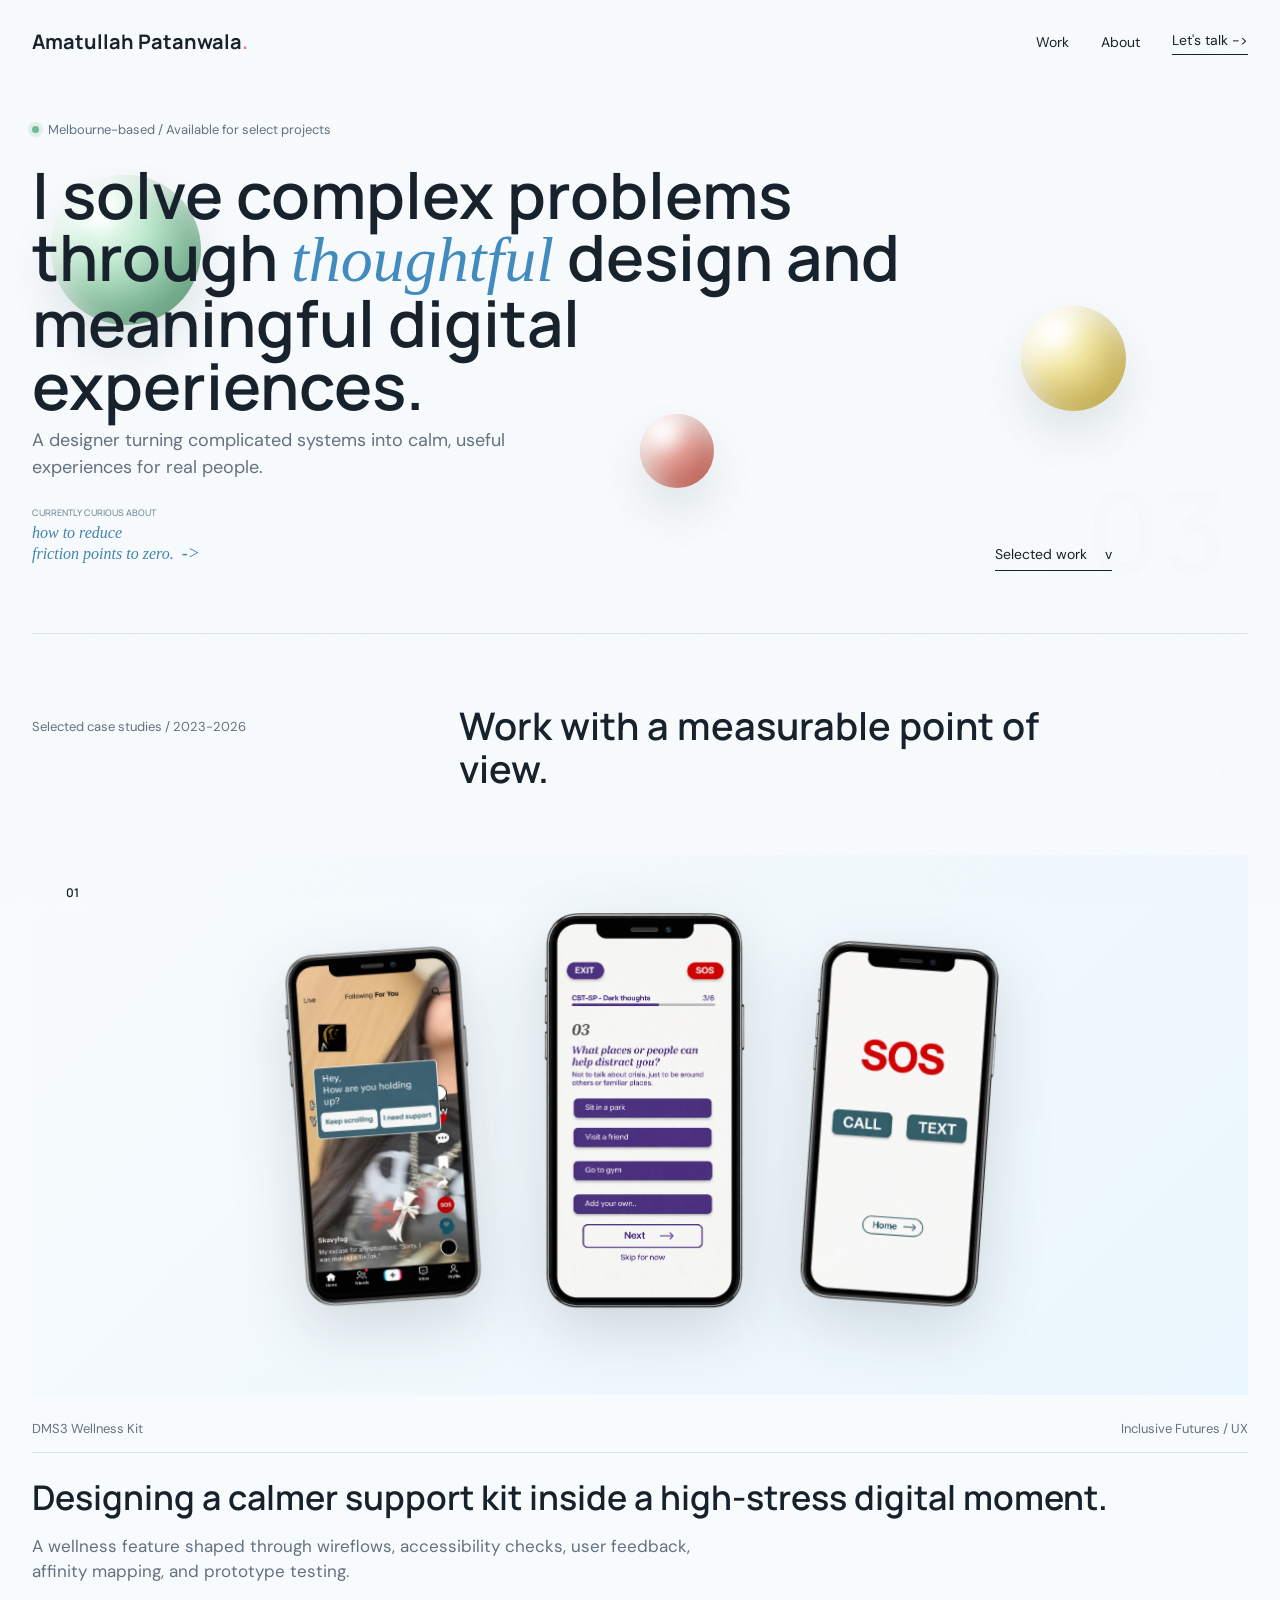
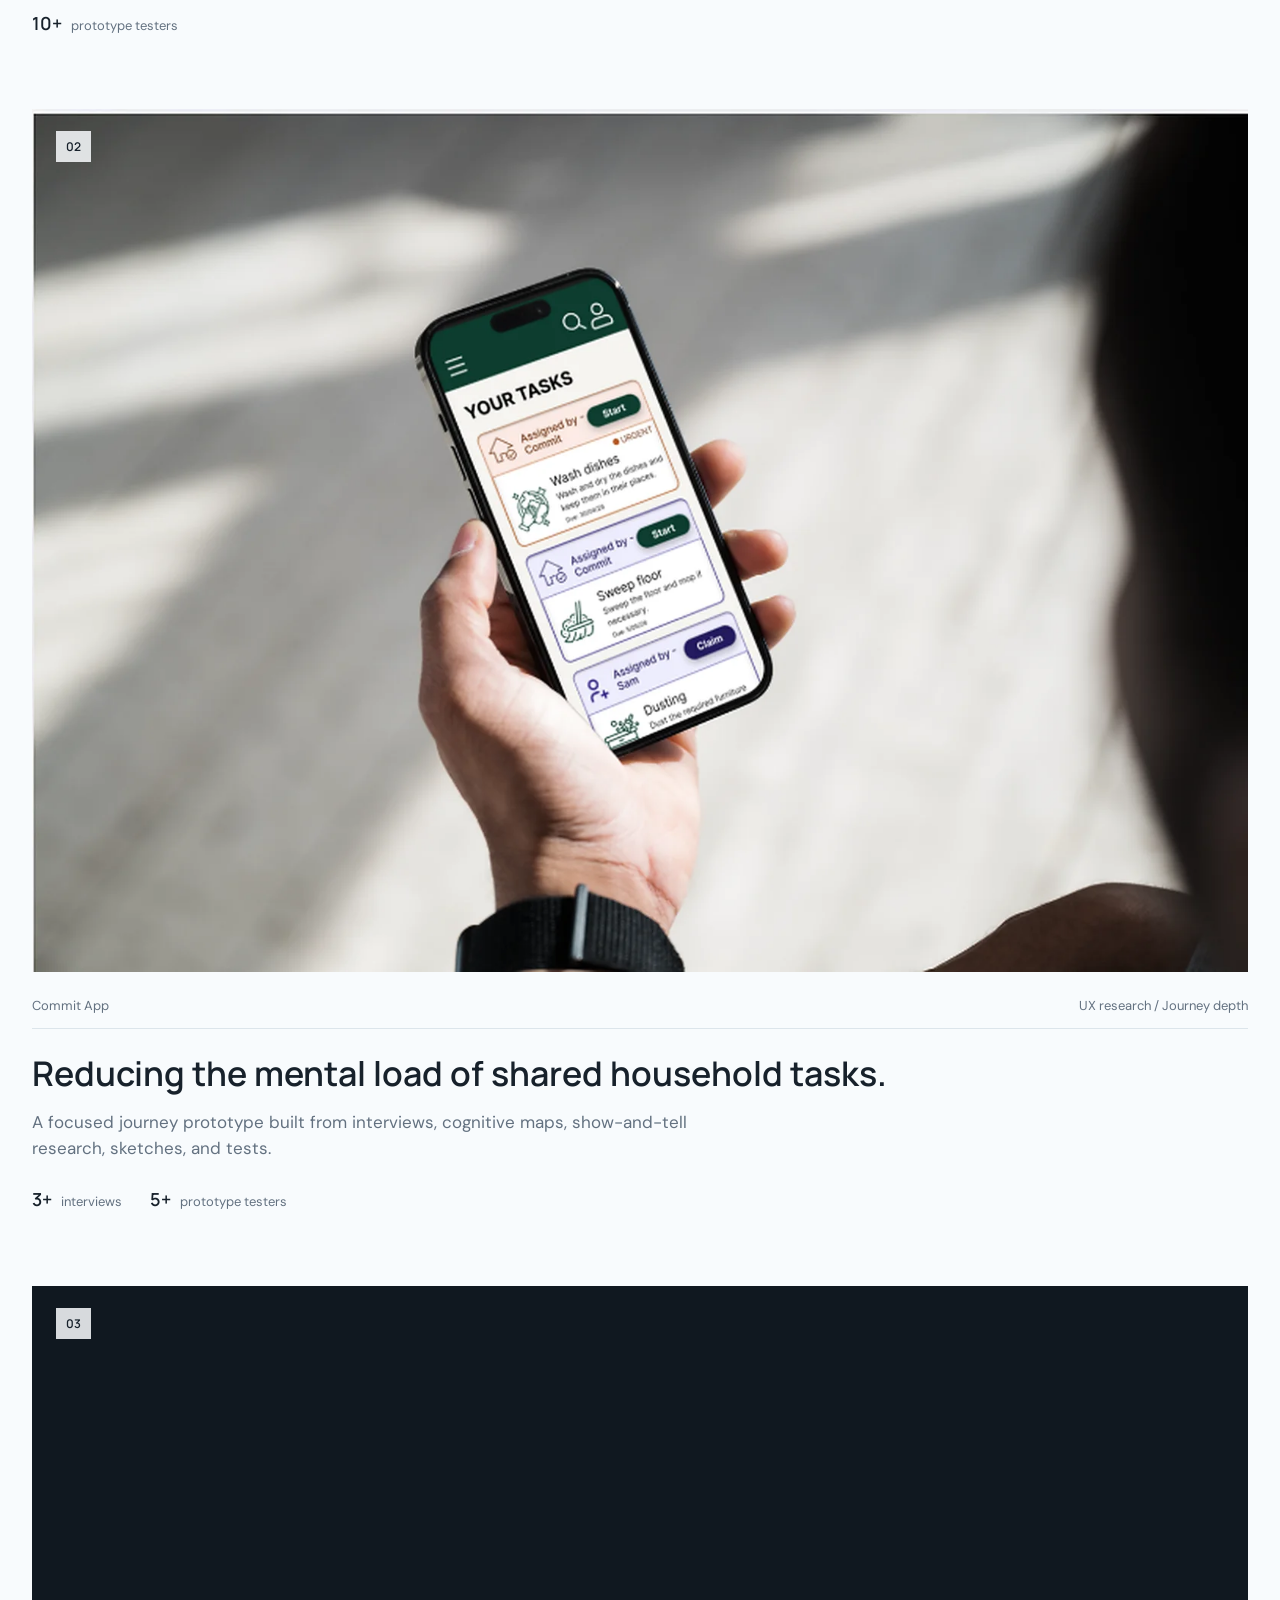
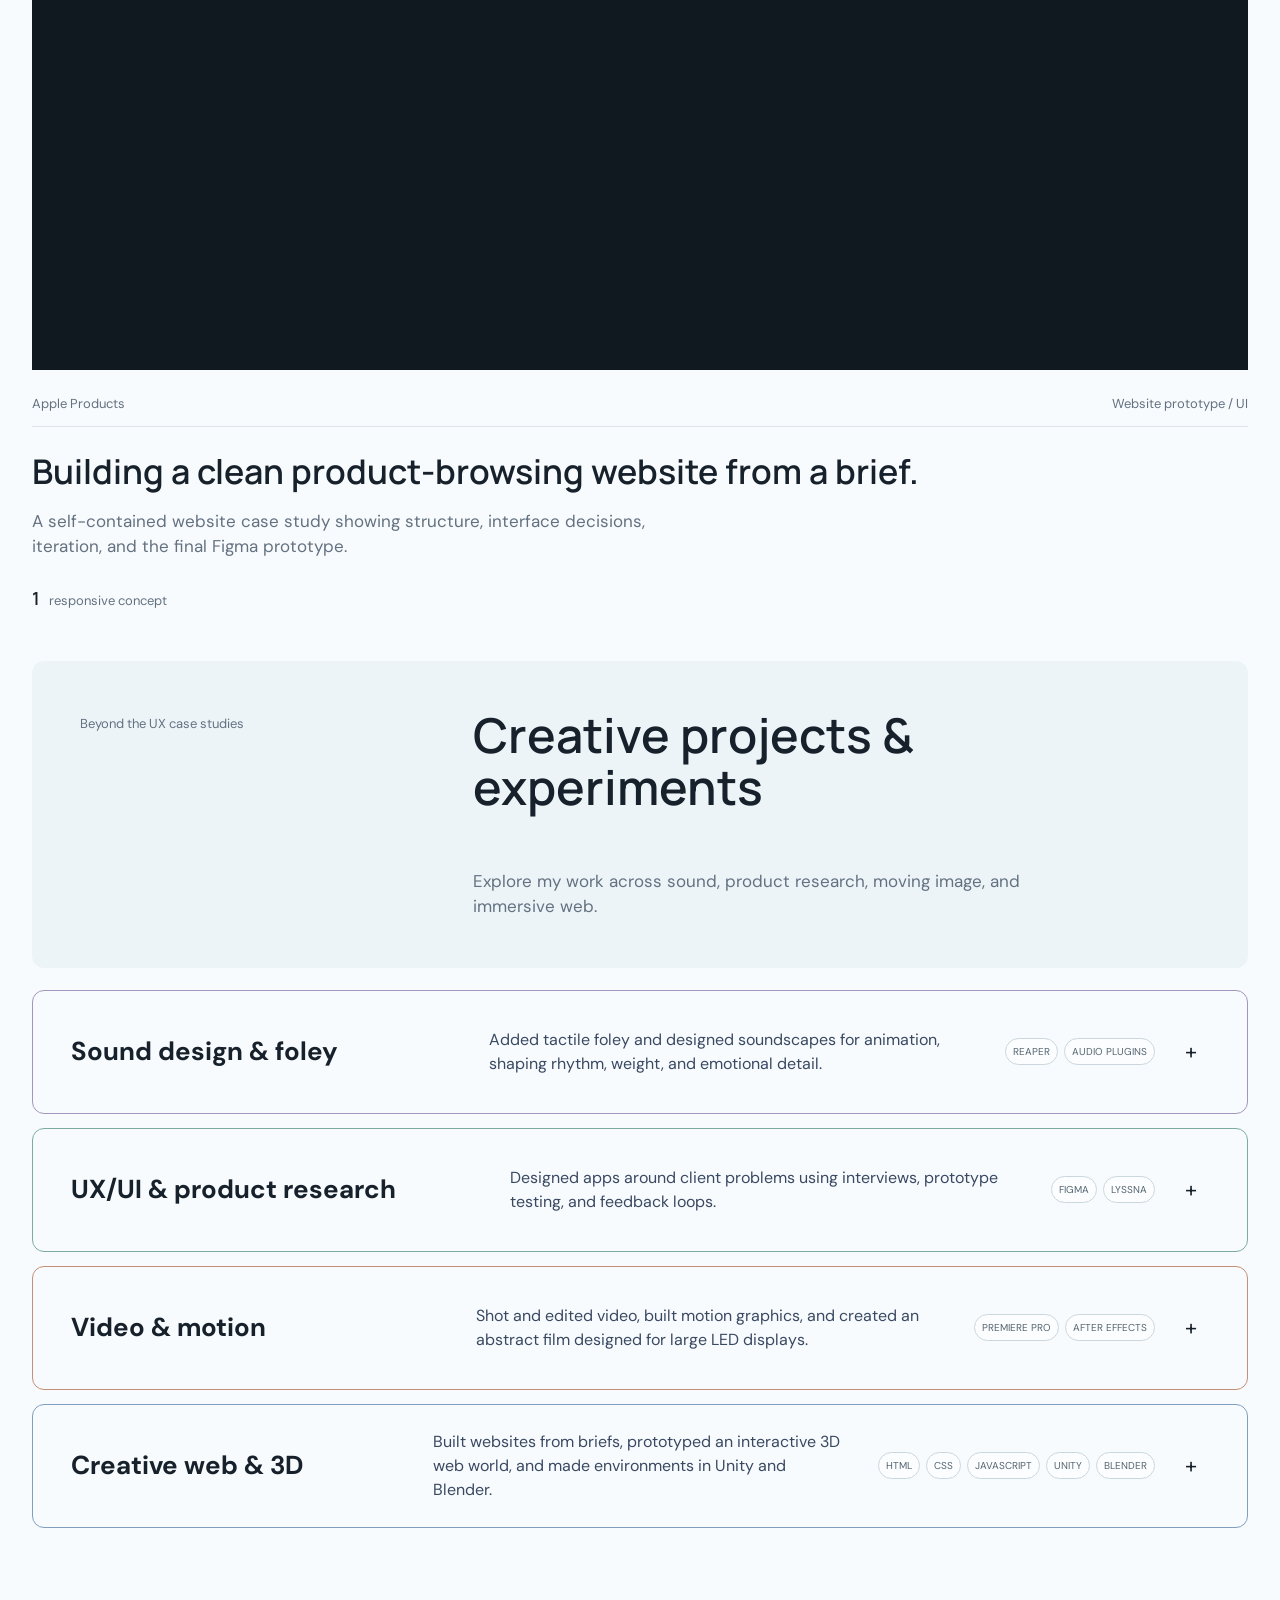
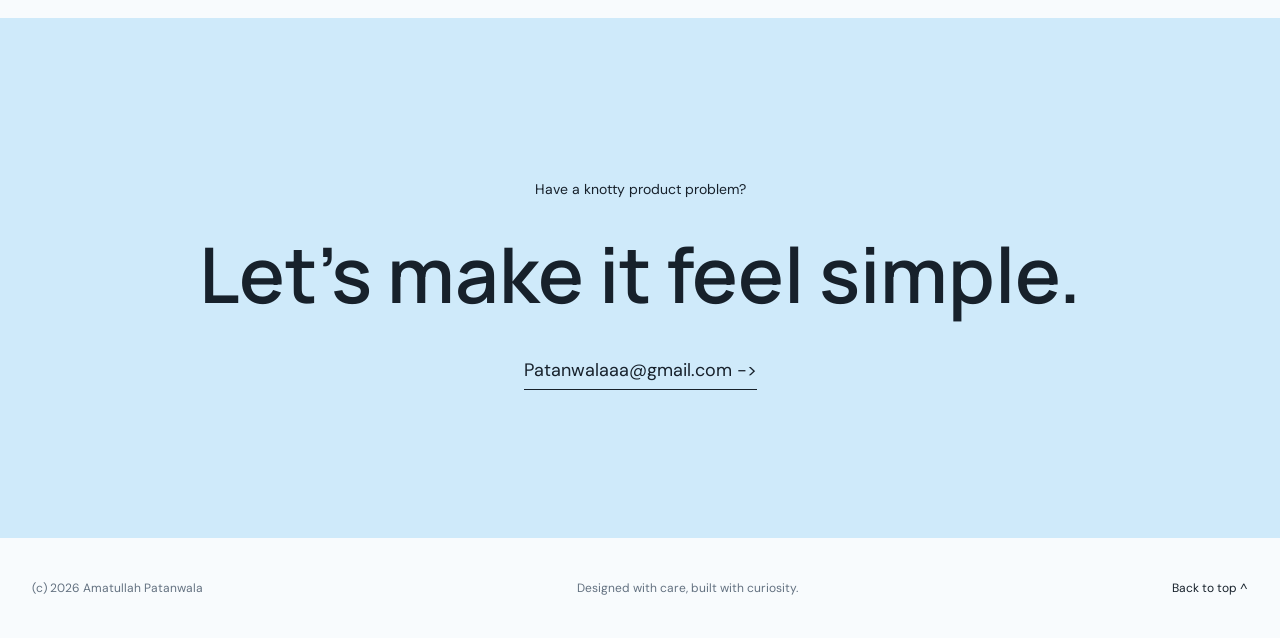
==== commit eaade86b: "Refine portfolio layout and About navigation" ====
--- a/index.html
+++ b/index.html
@@ -318,31 +318,30 @@
     .project-indicator { color: var(--ink); }
 
 
-  .about-page { color: var(--ink); scroll-margin-top: 24px; border-top: 1px solid var(--line); }
-  .about-page section { padding: clamp(40px,6vw,84px) max(24px,calc((100vw - 1160px) / 2)); }
-  .bio-hero { display: grid; grid-template-columns: 1.2fr 1fr; align-items: center; gap: clamp(24px,6vw,80px); min-height: 0; background: transparent; }
-  .bio-hero h1 { font: 700 clamp(40px,7vw,94px)/.98 Manrope,system-ui,sans-serif; letter-spacing: -.06em; margin: 16px 0 24px; }
-  .bio-hero p, .bio-practice > p { font-size: clamp(17px,2.2vw,23px); max-width: 44ch; }
-  .bio-hero figure { margin: 0; }
-  .bio-avatar { display: block; width: 100%; aspect-ratio: 1; object-fit: cover; border-radius: 32% 32% 16% 16%; box-shadow: 0 24px 56px #51477830; }
-  .bio-hero figcaption { margin-top: 12px; font-size: 14px; color: var(--muted); }
-  .bio-practice { background: transparent; }
-  .about-page h2 { font-size: clamp(34px,5vw,64px); line-height: 1.04; margin: 0 0 24px; letter-spacing: -.04em; }
-  .bio-practice details { border-bottom: 1px solid #2e535340; max-width: 800px; }
-  .bio-practice summary { padding: 18px 0; font-weight: 700; font-size: clamp(18px,2.4vw,25px); cursor: pointer; }
-  .bio-practice details p { margin: 0 0 20px; max-width: 65ch; }
-  .bio-next { background: transparent; }
-  .bio-next a { display: inline-block; margin: 14px 24px 0 0; padding: 10px 0; border-bottom: 1px solid currentColor; font-weight: 700; }
-  .about-page a:focus-visible, .about-page summary:focus-visible { outline: 3px solid #3b55a2; outline-offset: 4px; }
-  @media (max-width: 700px) {
-    .bio-hero { grid-template-columns: 1fr; min-height: auto; }
-    .bio-hero figure { max-width: 340px; }
-  }
-
-    .bio-practice { border-block: 1px solid var(--line); }
-    .bio-next a { color: #315e7b; }
-
 </style>
+<style>
+    #work { padding-bottom: clamp(32px, 4vw, 52px); }
+    #work #case-03 { margin-bottom: 0; }
+    #work #case-02 .case-visual { aspect-ratio: auto; display: block; }
+    #work #case-02 .case-screenshot {
+      position: static;
+      width: 100%;
+      height: auto;
+    }
+    #other-work { padding-top: 0; }
+    #other-work .other-work-heading {
+      border: 0;
+      border-radius: 12px;
+      background: #edf4f8;
+      padding: clamp(24px, 4vw, 48px);
+      margin-bottom: 22px;
+    }
+    #other-work .project-list { border-top: 0; }
+    #other-work summary.project-row:hover,
+    #other-work summary.project-row:focus-visible {
+      background: color-mix(in srgb, var(--entry-color) 16%, transparent);
+    }
+  </style>
 </head>
 <body>
   <div class="noise" aria-hidden="true"></div>
@@ -351,7 +350,7 @@
     <a class="brand" href="#top" aria-label="Amatullah Patanwala home">Amatullah Patanwala<span>.</span></a>
     <nav aria-label="Primary navigation">
       <a href="#work">Work</a>
-      <a href="#about">About</a>
+      <a href="about.html">About</a>
       <a class="contact-link" href="mailto:Patanwalaaa@gmail.com">Let's talk <span aria-hidden="true">-&gt;</span></a>
     </nav>
   </header>
@@ -408,7 +407,7 @@
       <div class="case-grid">
         <article id="case-02" class="case reveal" data-accent="mint">
           <a class="case-visual visual-mint" href="case-commit-app.html" aria-label="Read Commit app case study">
-            <img class="case-screenshot" src="commit-phone.png" alt="Commit app prototype shown on a phone in hand">
+            <img class="case-screenshot" src="[data-uri]" width="1600" height="1135" alt="Commit app prototype shown on a phone in hand">
             <span class="case-number">02</span>
             <span class="view-chip">View case <span aria-hidden="true">-&gt;</span></span>
           </a>
@@ -486,34 +485,6 @@
   </div>
 </section>
 
-    <section id="about" class="about-page" aria-labelledby="bio-title">
-    <section class="bio-hero" aria-labelledby="bio-title">
-      <div>
-        <p>Melbourne-based UX &amp; interaction designer</p>
-        <h1 id="bio-title">Hi, I’m Amatullah.</h1>
-        <p>I work between the system and the feeling. I move from research to interaction to polished UI, staying close to the people using what we make.</p>
-      </div>
-      <figure>
-        <img class="bio-avatar" src="[data-uri]" alt="Stylized illustrated avatar representing Amatullah Patanwala" width="720" height="720">
-        <figcaption>Illustrated avatar</figcaption>
-      </figure>
-    </section>
-    <section class="bio-practice" aria-labelledby="practice-title">
-      <h2 id="practice-title">How I work</h2>
-      <p>Open each part of my practice to see how I approach it.</p>
-      <details open><summary>Research &amp; product strategy</summary><p>I use interviews and journey mapping to understand what people do, where they get stuck, and what a product should help them do next.</p></details>
-      <details><summary>Interaction design &amp; prototyping</summary><p>I turn findings into flows and prototypes, then use feedback to test the decisions that matter most.</p></details>
-      <details><summary>UI &amp; design systems</summary><p>I carry the work through to legible interfaces, accessible interactions, and reusable visual patterns.</p></details>
-      <details><summary>Sound, motion &amp; creative technology</summary><p>Working in audio, video, and 3D gives me another way to explore how a digital experience feels and moves.</p></details>
-    </section>
-    <section class="bio-next" aria-labelledby="next-title">
-      <h2 id="next-title">Explore my work</h2>
-      <a href="#work">UX case studies</a>
-      <a href="#other-work">Creative projects &amp; experiments</a>
-      <a href="mailto:Patanwalaaa@gmail.com">Get in touch</a>
-    </section>
-      </section>
-
     <section class="contact-section reveal" aria-labelledby="contact-title">
       <p>Have a knotty product problem?</p>
       <h2 id="contact-title">Let's make it feel simple.</h2>
@@ -522,6 +493,9 @@
   </main>
 
   <footer><span>(c) 2026 Amatullah Patanwala</span><span>Designed with care, built with curiosity.</span><a href="#top">Back to top ^</a></footer>
+  <script>
+    if (window.location.hash === '#about') window.location.replace('about.html');
+  </script>
   <script src="script.js"></script>
 </body>
 </html>
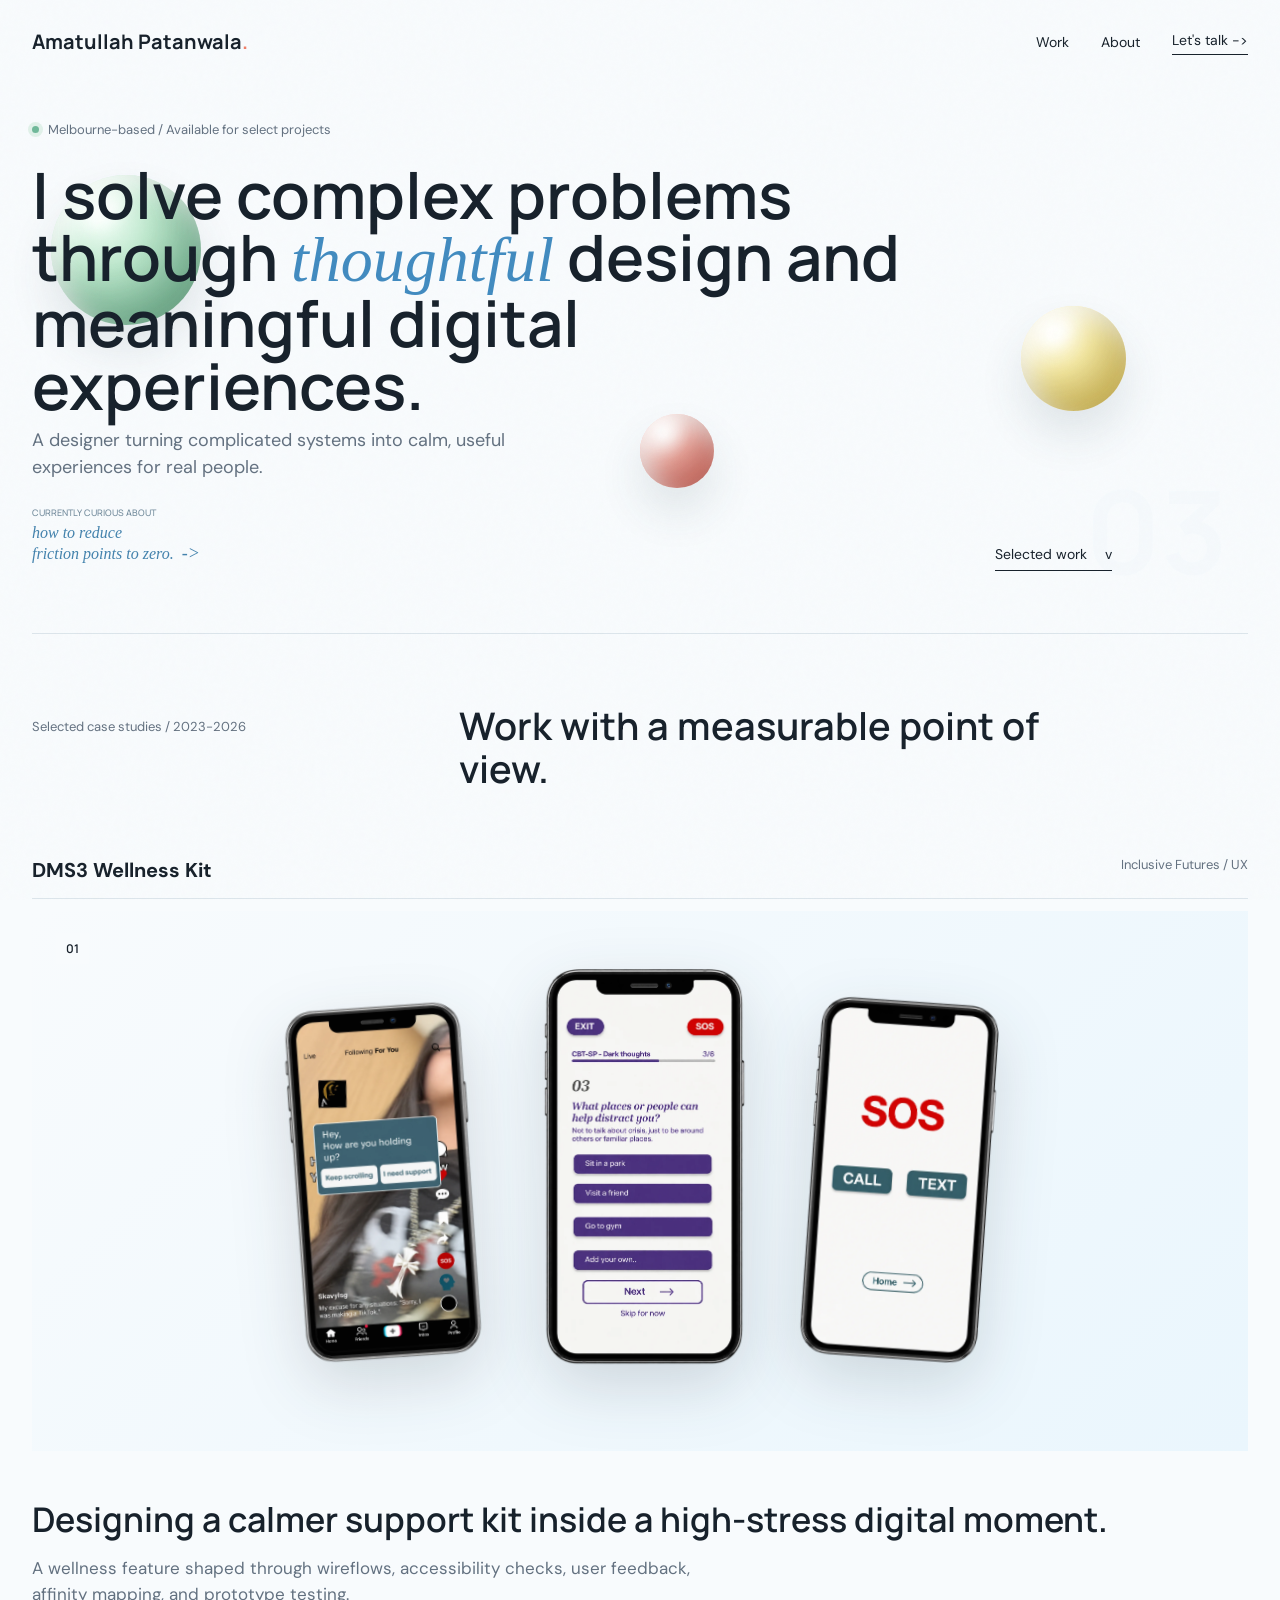
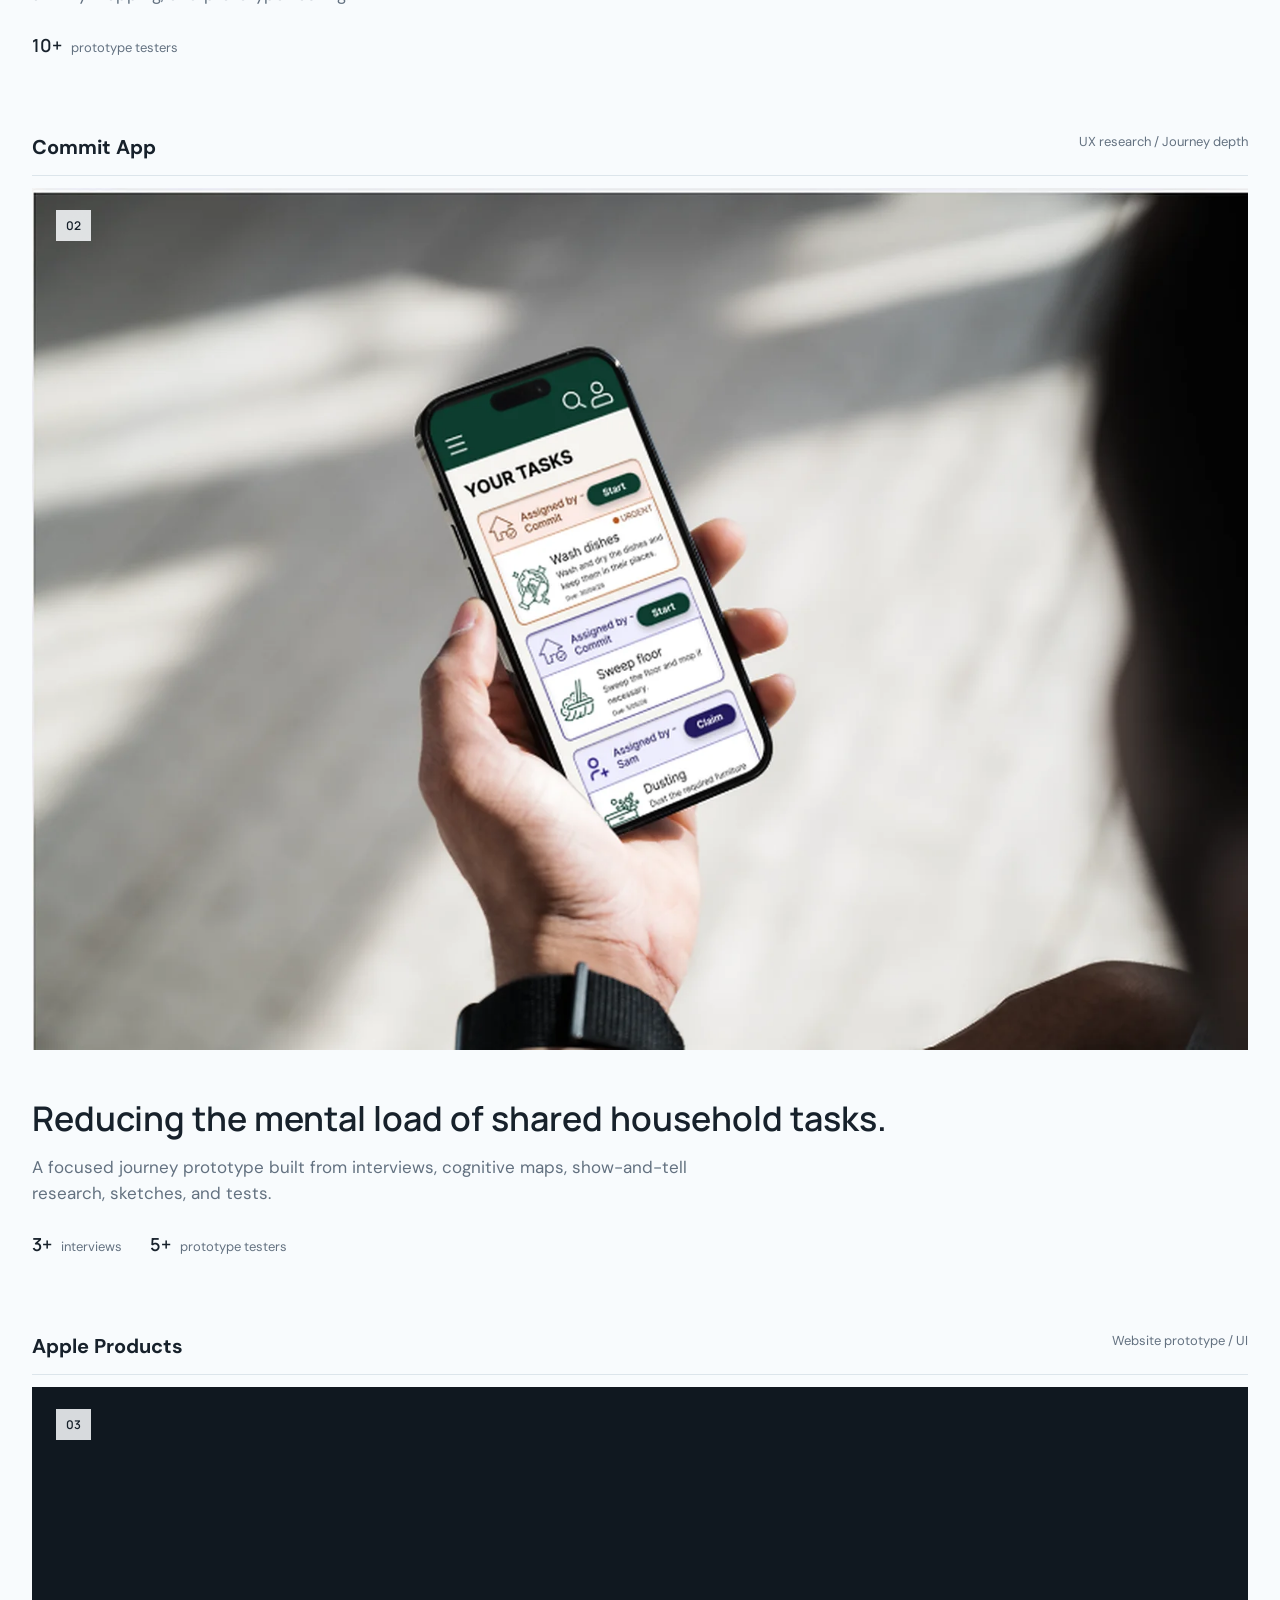
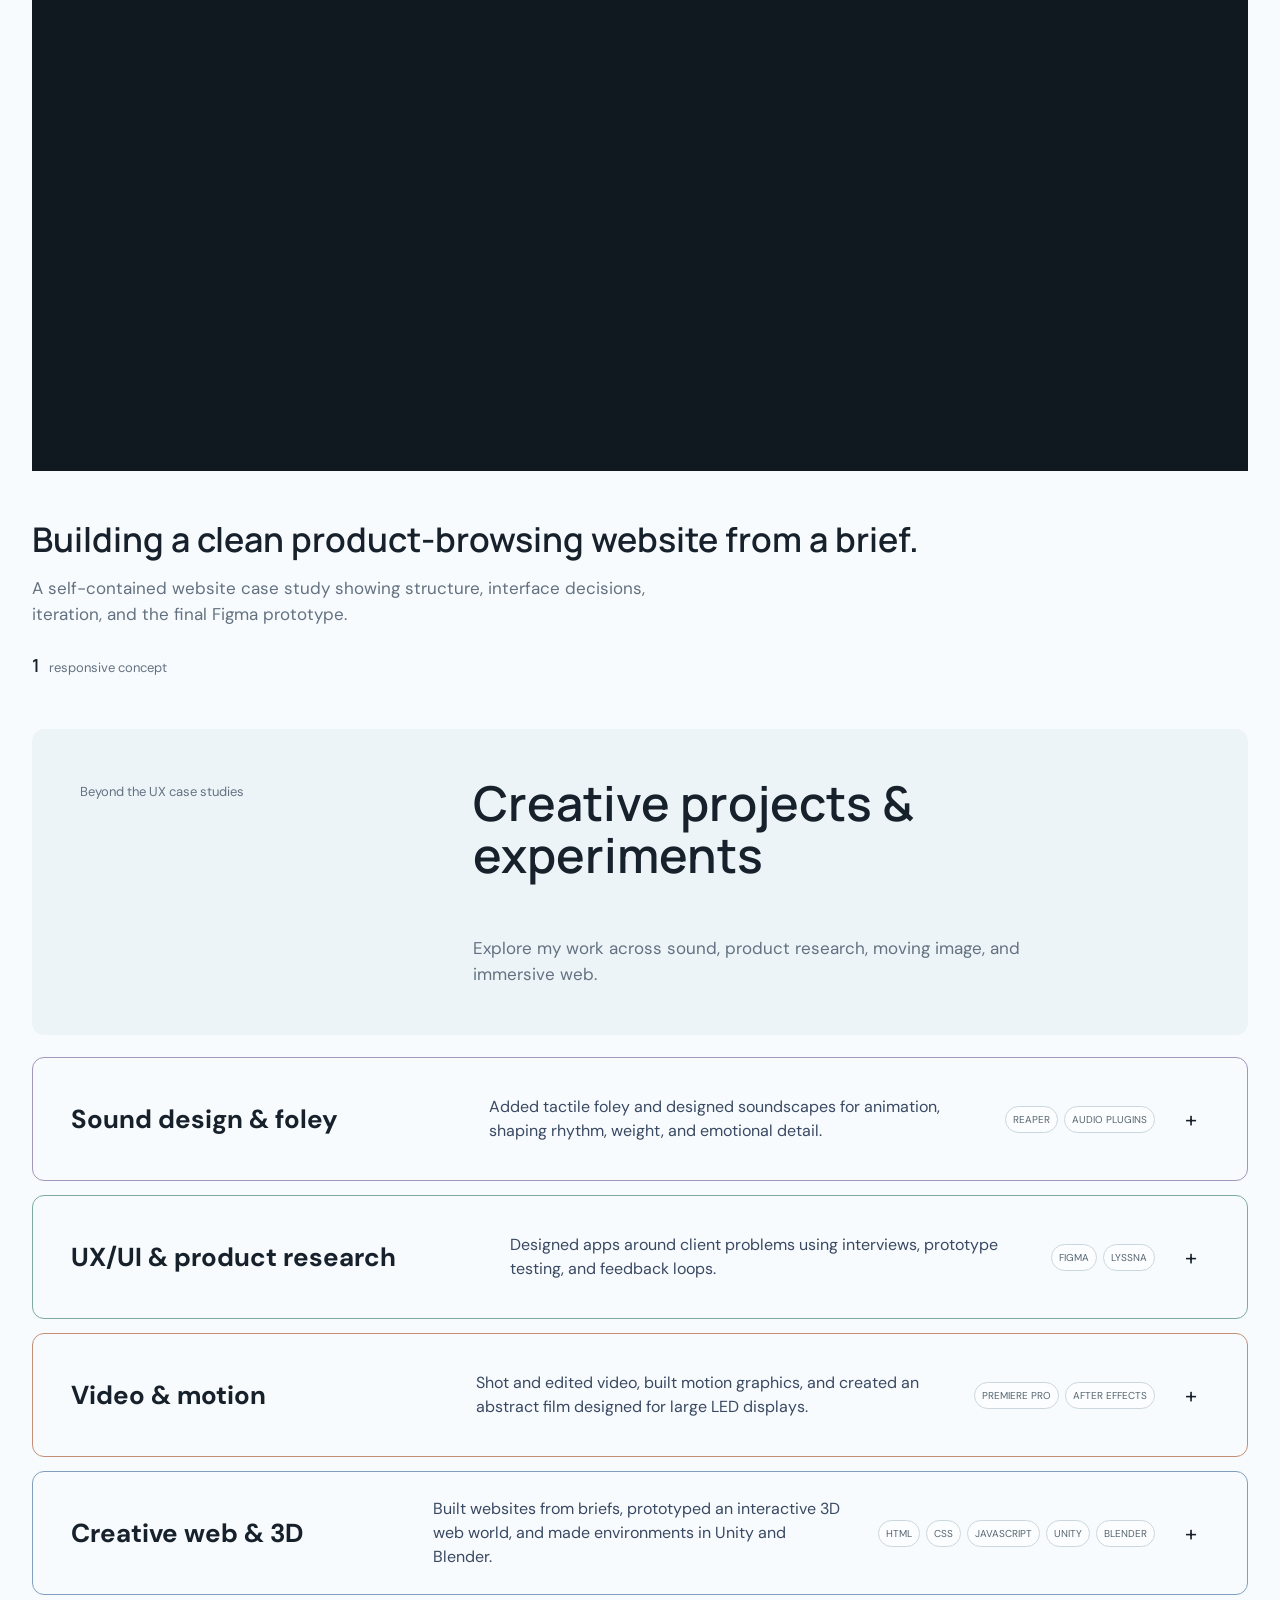
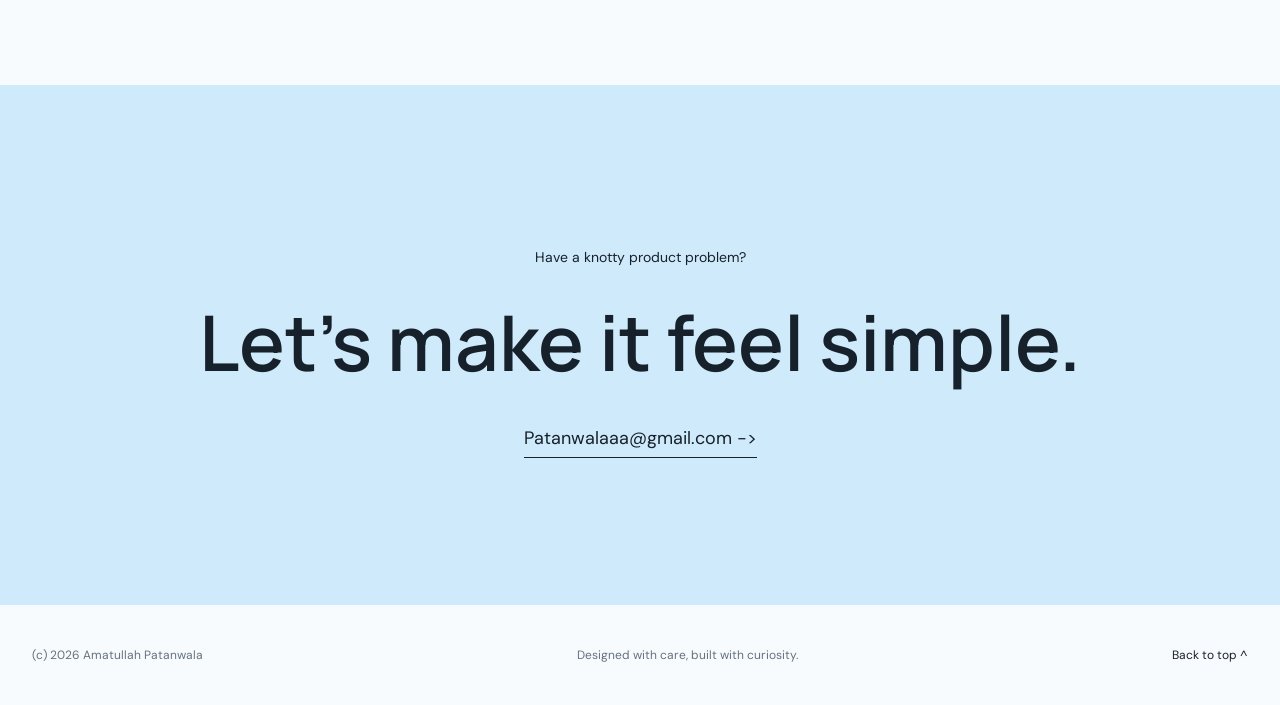
==== commit 87b89b0e: "Show case names before prototype previews" ====
--- a/index.html
+++ b/index.html
@@ -342,6 +342,10 @@
       background: color-mix(in srgb, var(--entry-color) 16%, transparent);
     }
   </style>
+<style>
+    #work .case > .case-meta { margin: 0 0 12px; }
+    #work .case > .case-meta span:first-child { color: var(--ink); font-size: clamp(15px, 2vw, 20px); font-weight: 700; }
+  </style>
 </head>
 <body>
   <div class="noise" aria-hidden="true"></div>
@@ -387,6 +391,7 @@
       </div>
 
       <article class="case case-featured reveal" data-accent="blue">
+        <div class="case-meta"><span>DMS3 Wellness Kit</span><span>Inclusive Futures / UX</span></div>
         <a class="case-visual" href="case-wellness-kit.html" aria-label="Read Wellness Kit case study">
           <div class="wellness-phone-set" aria-label="Wellness Kit prototype screens">
             <img src="[data-uri]" alt="Wellness Kit support prompt on TikTok screen">
@@ -397,7 +402,6 @@
           <span class="view-chip">View case <span aria-hidden="true">-&gt;</span></span>
         </a>
         <div class="case-copy">
-          <div class="case-meta"><span>DMS3 Wellness Kit</span><span>Inclusive Futures / UX</span></div>
           <h3>Designing a calmer support kit inside a high-stress digital moment.</h3>
           <p>A wellness feature shaped through wireflows, accessibility checks, user feedback, affinity mapping, and prototype testing.</p>
           <div class="outcomes"><span><strong>10+</strong> prototype testers</span></div>
@@ -406,13 +410,13 @@
 
       <div class="case-grid">
         <article id="case-02" class="case reveal" data-accent="mint">
+          <div class="case-meta"><span>Commit App</span><span>UX research / Journey depth</span></div>
           <a class="case-visual visual-mint" href="case-commit-app.html" aria-label="Read Commit app case study">
             <img class="case-screenshot" src="[data-uri]" width="1600" height="1135" alt="Commit app prototype shown on a phone in hand">
             <span class="case-number">02</span>
             <span class="view-chip">View case <span aria-hidden="true">-&gt;</span></span>
           </a>
           <div class="case-copy">
-            <div class="case-meta"><span>Commit App</span><span>UX research / Journey depth</span></div>
             <h3>Reducing the mental load of shared household tasks.</h3>
             <p>A focused journey prototype built from interviews, cognitive maps, show-and-tell research, sketches, and tests.</p>
             <div class="outcomes"><span><strong>3+</strong> interviews</span><span><strong>5+</strong> prototype testers</span></div>
@@ -420,13 +424,13 @@
         </article>
 
         <article id="case-03" class="case case-offset reveal" data-accent="peach">
+          <div class="case-meta"><span>Apple Products</span><span>Website prototype / UI</span></div>
           <a class="case-visual visual-peach" href="case-apple-products.html" aria-label="Read Apple products website case study">
             <video class="case-video" src="apple-products-loop.mp4" autoplay muted loop playsinline preload="metadata" aria-label="Apple Products prototype video preview"></video>
             <span class="case-number">03</span>
             <span class="view-chip">View case <span aria-hidden="true">-&gt;</span></span>
           </a>
           <div class="case-copy">
-            <div class="case-meta"><span>Apple Products</span><span>Website prototype / UI</span></div>
             <h3>Building a clean product-browsing website from a brief.</h3>
             <p>A self-contained website case study showing structure, interface decisions, iteration, and the final Figma prototype.</p>
             <div class="outcomes"><span><strong>1</strong> responsive concept</span></div>
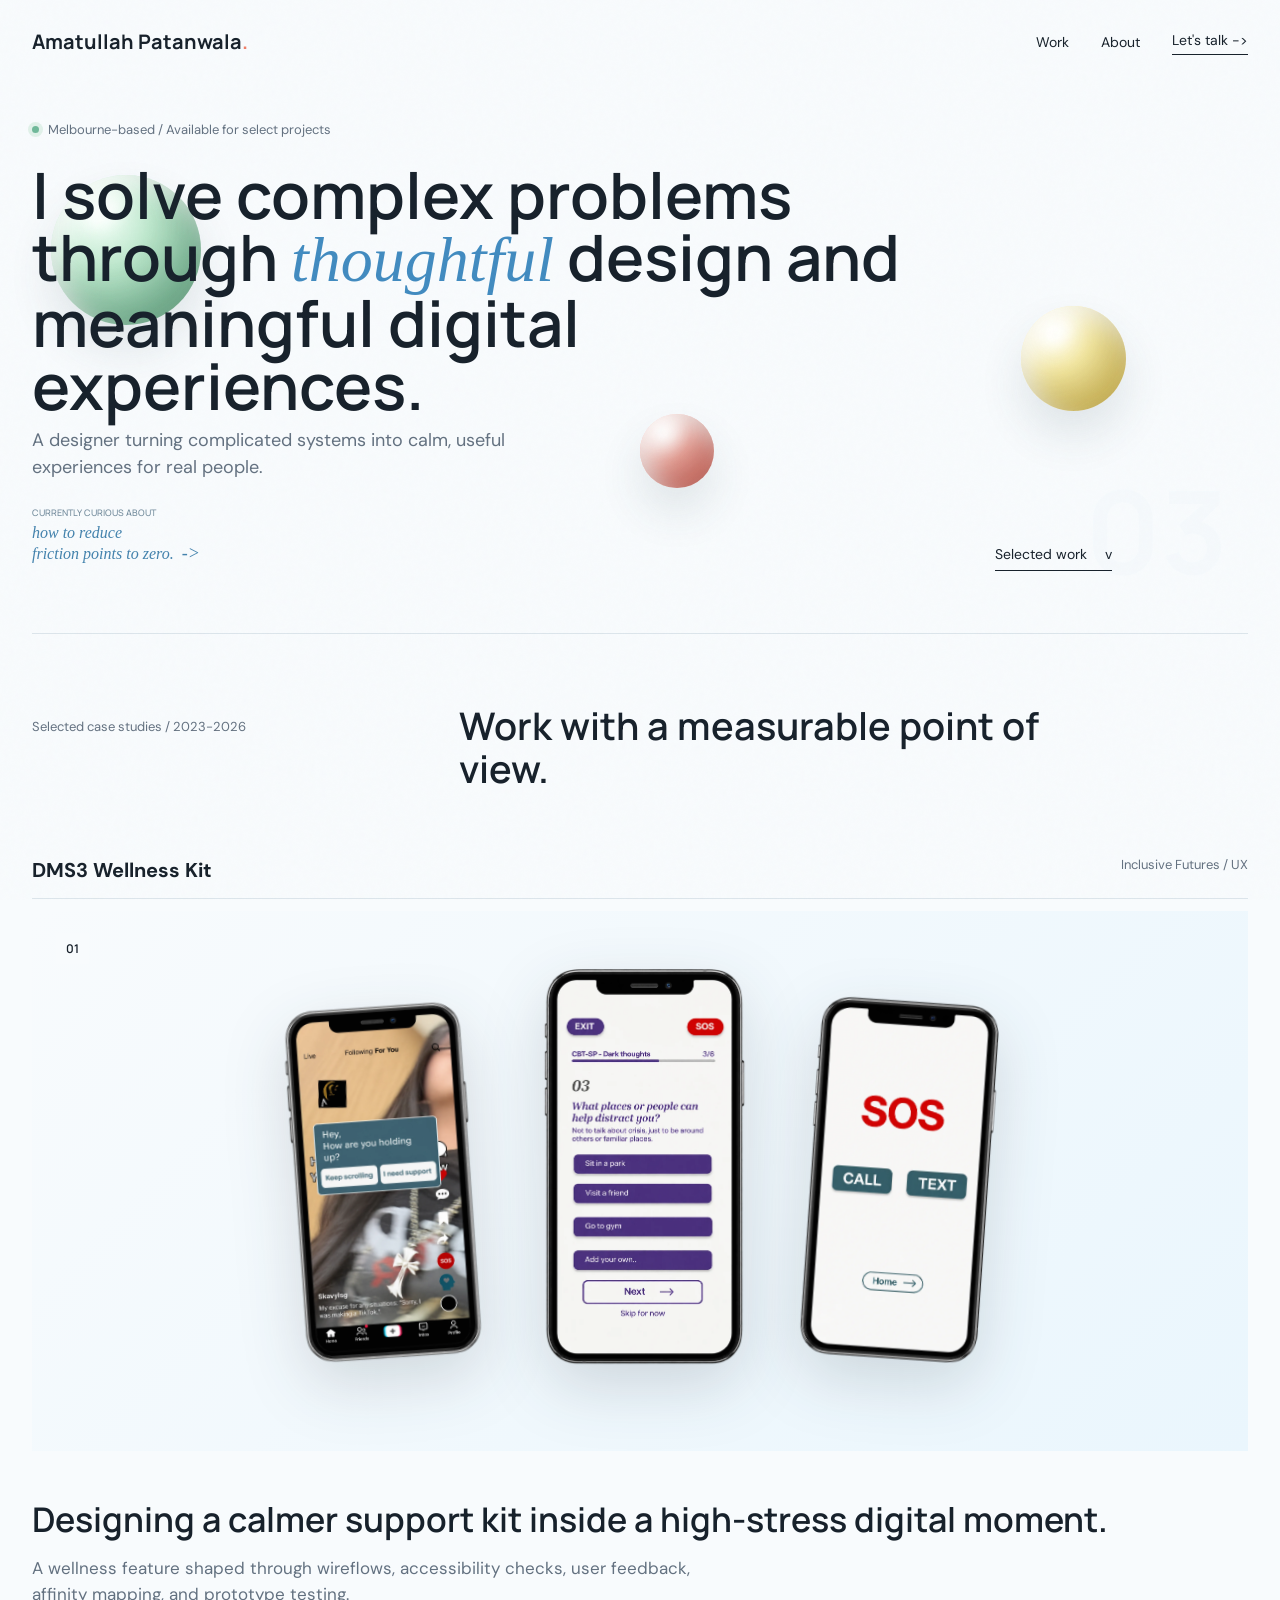
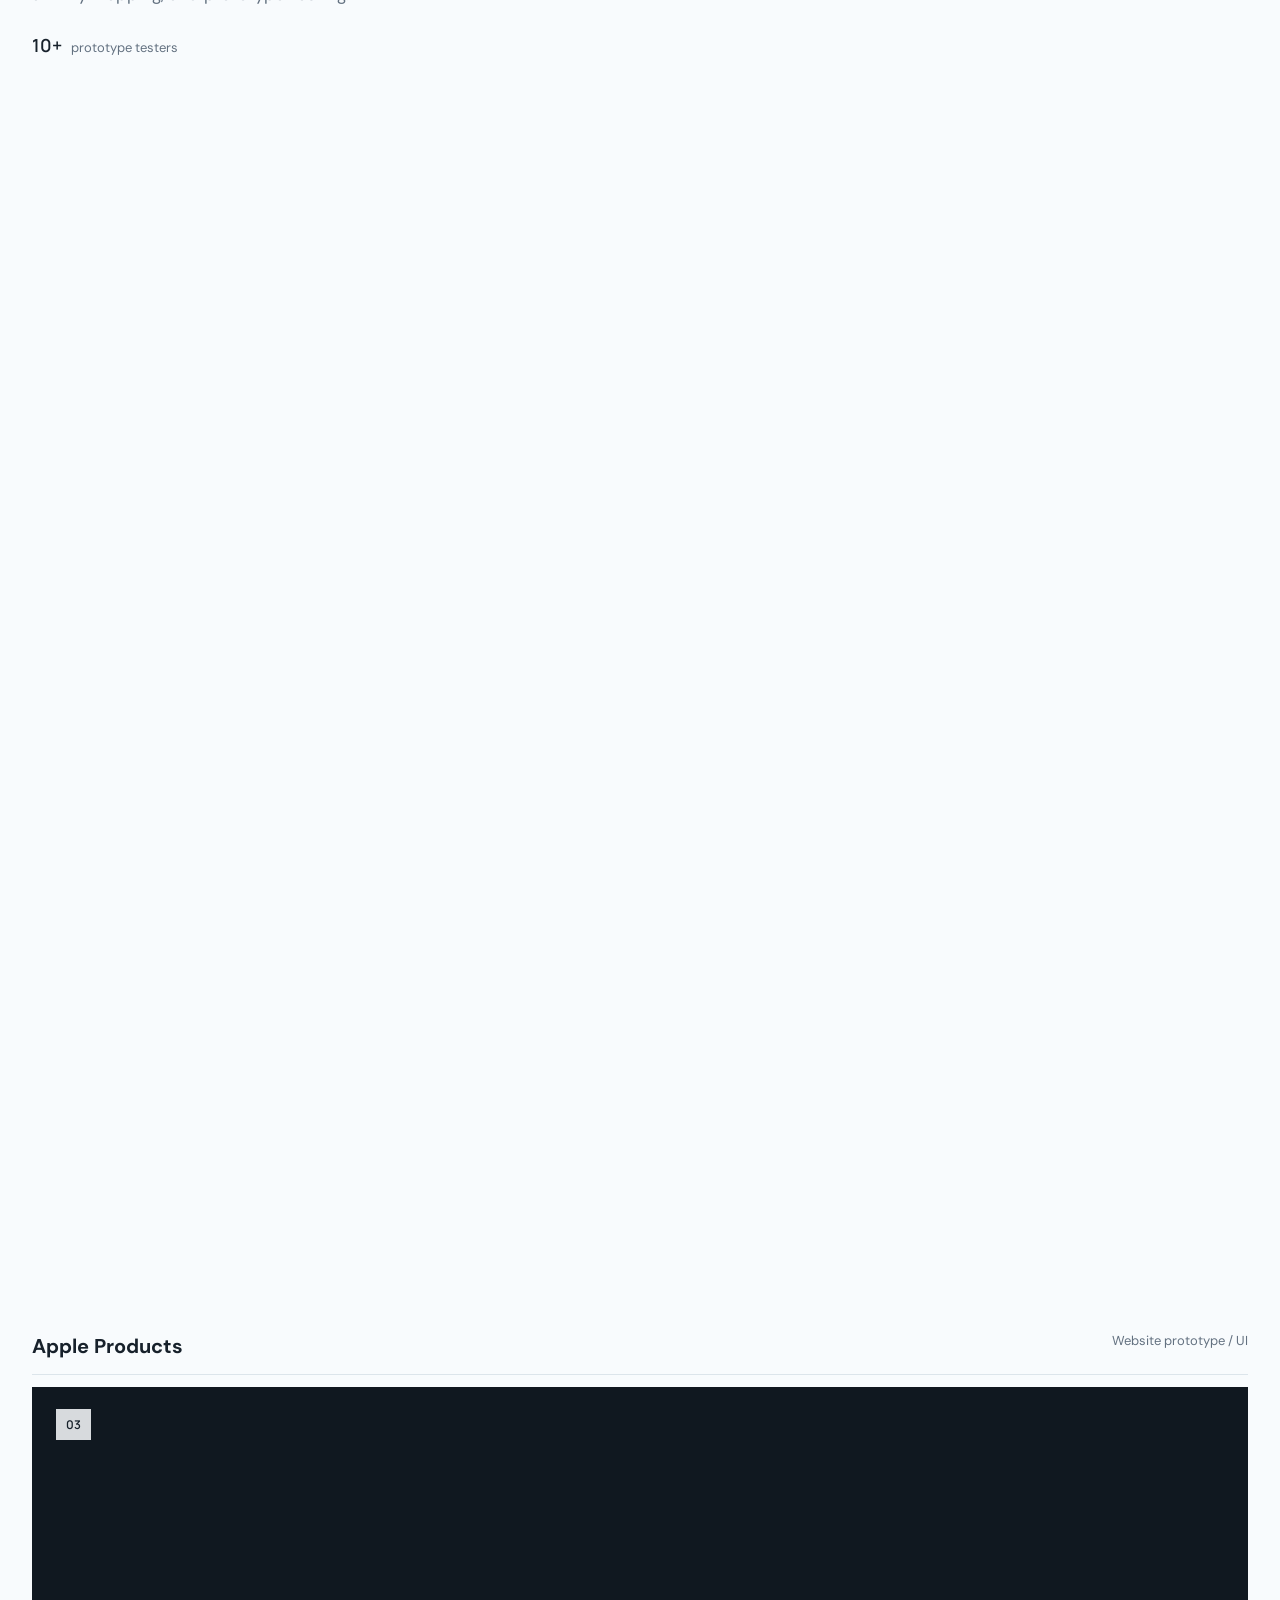
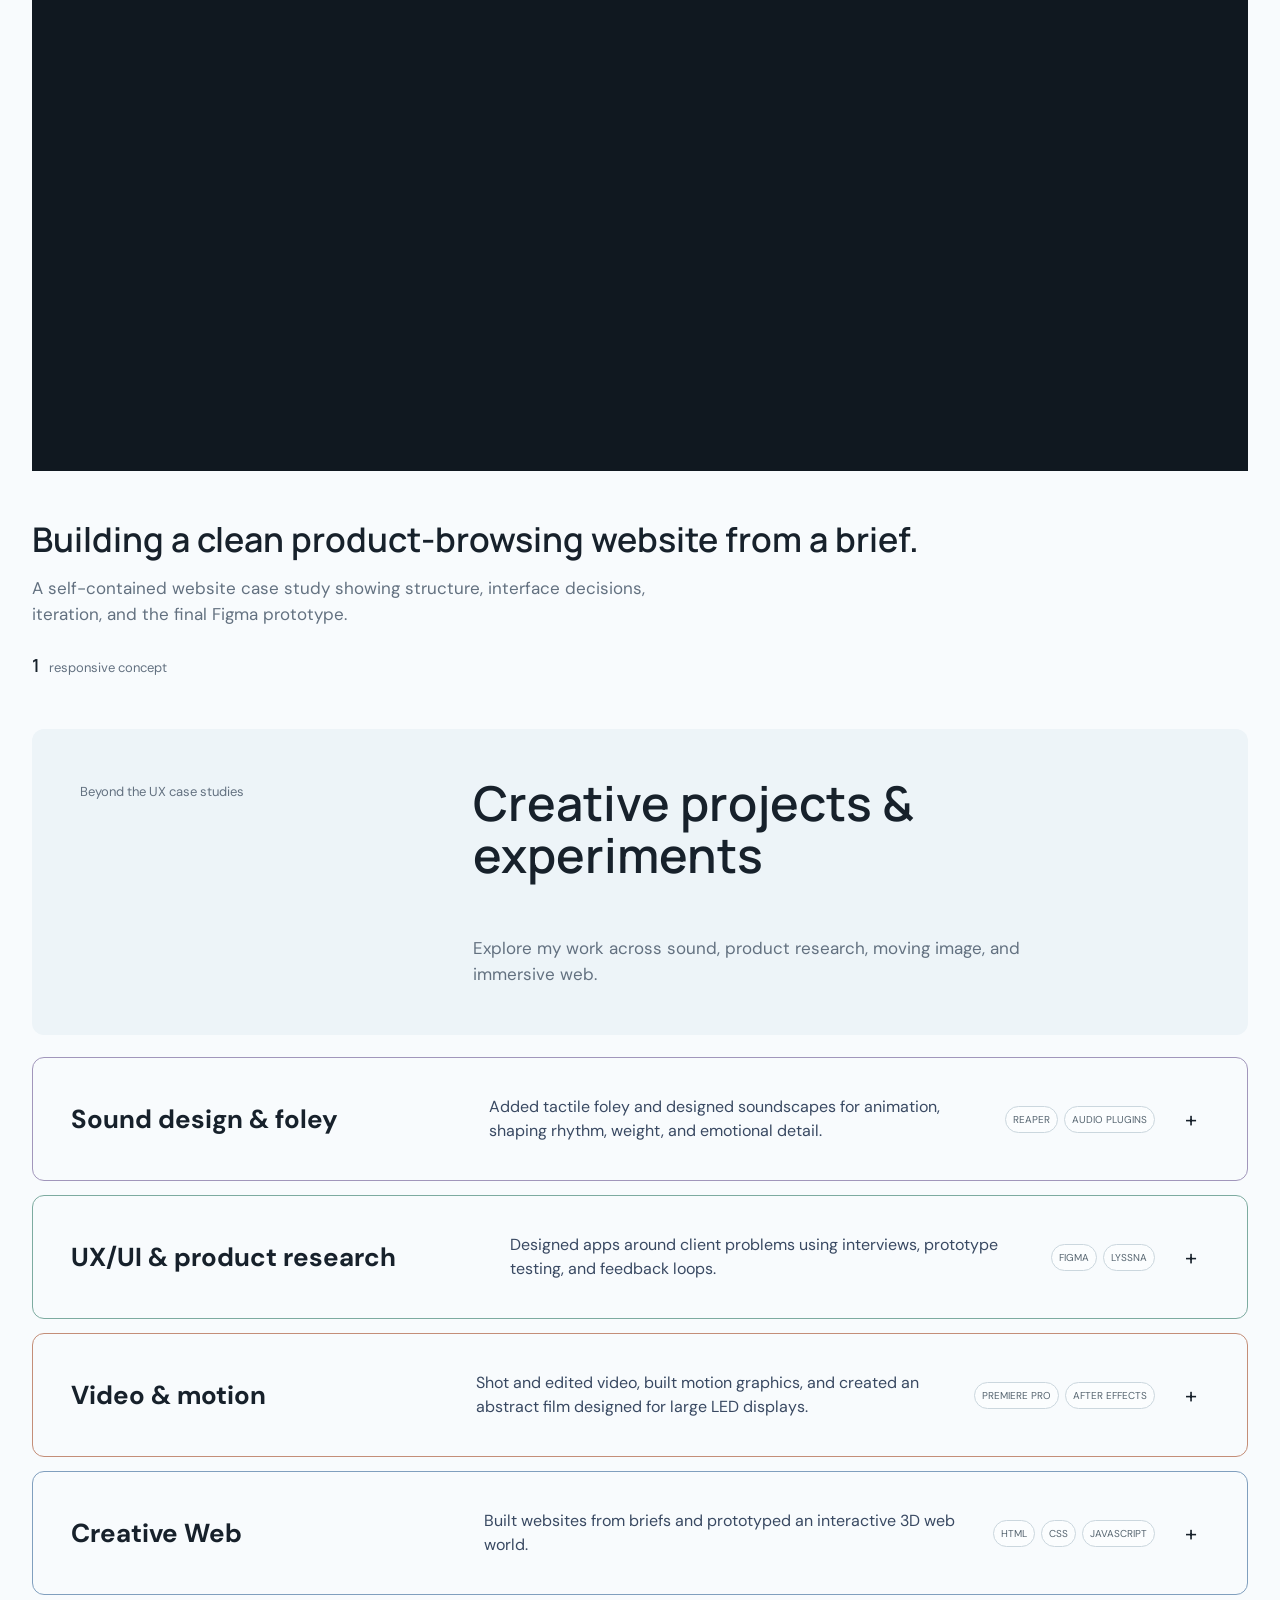
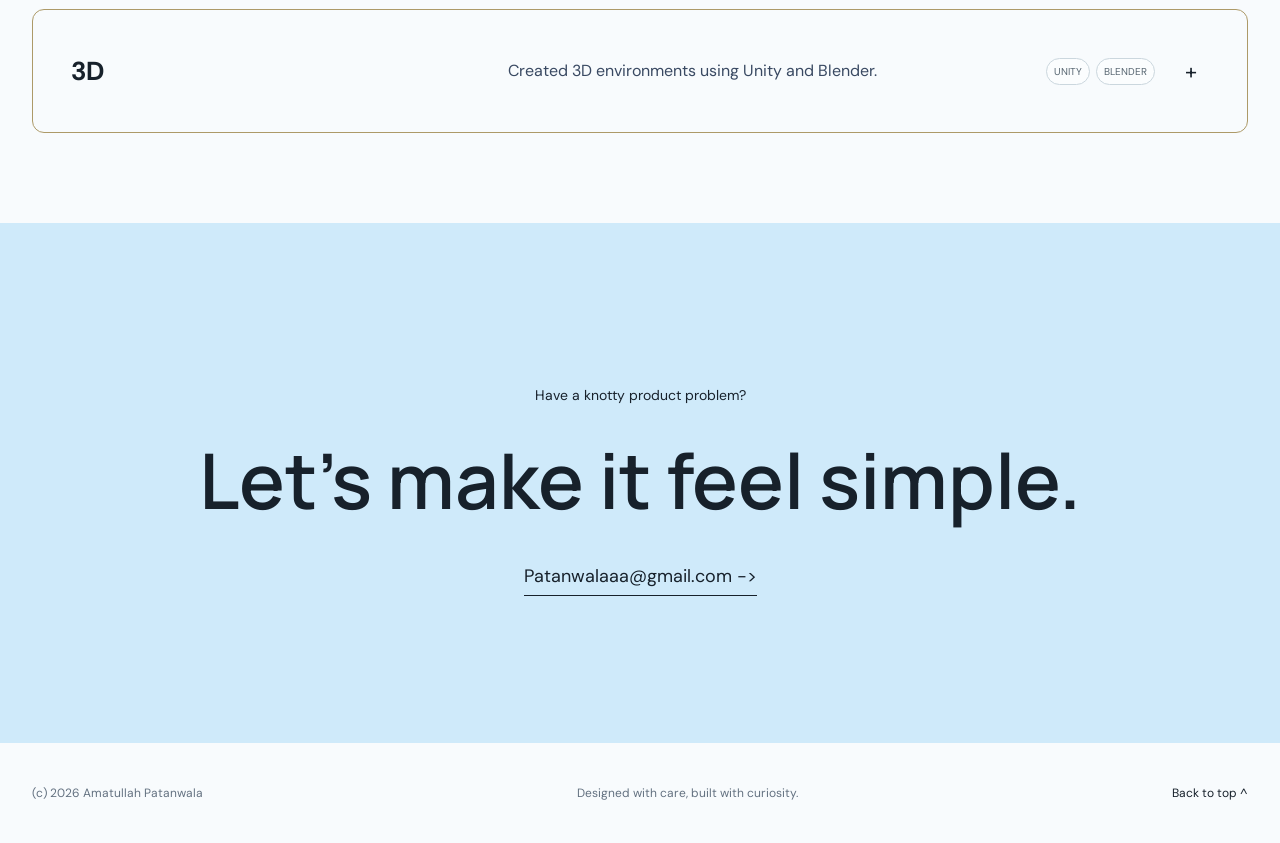
==== commit e3f27de5: "Reorganize creative project categories" ====
--- a/index.html
+++ b/index.html
@@ -312,6 +312,7 @@
     .project-entry:nth-child(2) { --entry-color: #7daba0; }
     .project-entry:nth-child(3) { --entry-color: #c48e78; }
     .project-entry:nth-child(4) { --entry-color: #809fbe; }
+    .project-entry:nth-child(5) { --entry-color: #ad9a68; }
     .other-work summary.project-row { border: 0; border-radius: inherit; }
     .other-work summary.project-row::before { display: none; }
     .other-work summary.project-row:hover { background: rgba(116, 151, 176, .07); }
@@ -463,7 +464,9 @@
         <span class="tool-list"><span>Figma</span><span>Lyssna</span></span>
         <span class="project-indicator" aria-hidden="true">+</span>
       </summary>
-      <div class="project-detail"><a href="case-wellness-kit.html">Wellness Kit case study</a> · <a href="case-commit-app.html">Commit App case study</a></div>
+      <div class="project-detail"><p><a href="case-wellness-kit.html">Wellness Kit case study</a> · <a href="case-commit-app.html">Commit App case study</a></p>
+        <video src="apple-products-loop.mp4" controls playsinline preload="none" aria-label="Apple Products website prototype preview"></video>
+        <a href="case-apple-products.html">Apple Products website case study</a></div>
     </details>
     <details class="project-entry" id="motion">
       <summary class="project-row">
@@ -476,15 +479,21 @@
     </details>
     <details class="project-entry" id="creative-web">
       <summary class="project-row">
-        <span class="project-title">Creative web &amp; 3D</span>
-        <span class="project-description">Built websites from briefs, prototyped an interactive 3D web world, and made environments in Unity and Blender.</span>
-        <span class="tool-list"><span>HTML</span><span>CSS</span><span>JavaScript</span><span>Unity</span><span>Blender</span></span>
+        <span class="project-title">Creative Web</span>
+        <span class="project-description">Built websites from briefs and prototyped an interactive 3D web world.</span>
+        <span class="tool-list"><span>HTML</span><span>CSS</span><span>JavaScript</span></span>
         <span class="project-indicator" aria-hidden="true">+</span>
       </summary>
-      <div class="project-detail">
-        <video src="apple-products-loop.mp4" controls playsinline preload="none" aria-label="Apple Products website prototype preview"></video>
-        <a href="case-apple-products.html">Apple Products website case study</a>
-      </div>
+      <div class="project-detail"><p>I explore how layout, motion, and interaction can shape the way people navigate a website.</p></div>
+    </details>
+    <details class="project-entry" id="3d">
+      <summary class="project-row">
+        <span class="project-title">3D</span>
+        <span class="project-description">Created 3D environments using Unity and Blender.</span>
+        <span class="tool-list"><span>Unity</span><span>Blender</span></span>
+        <span class="project-indicator" aria-hidden="true">+</span>
+      </summary>
+      <div class="project-detail"><p>I use 3D environments to explore how people move through and experience digital spaces.</p></div>
     </details>
   </div>
 </section>
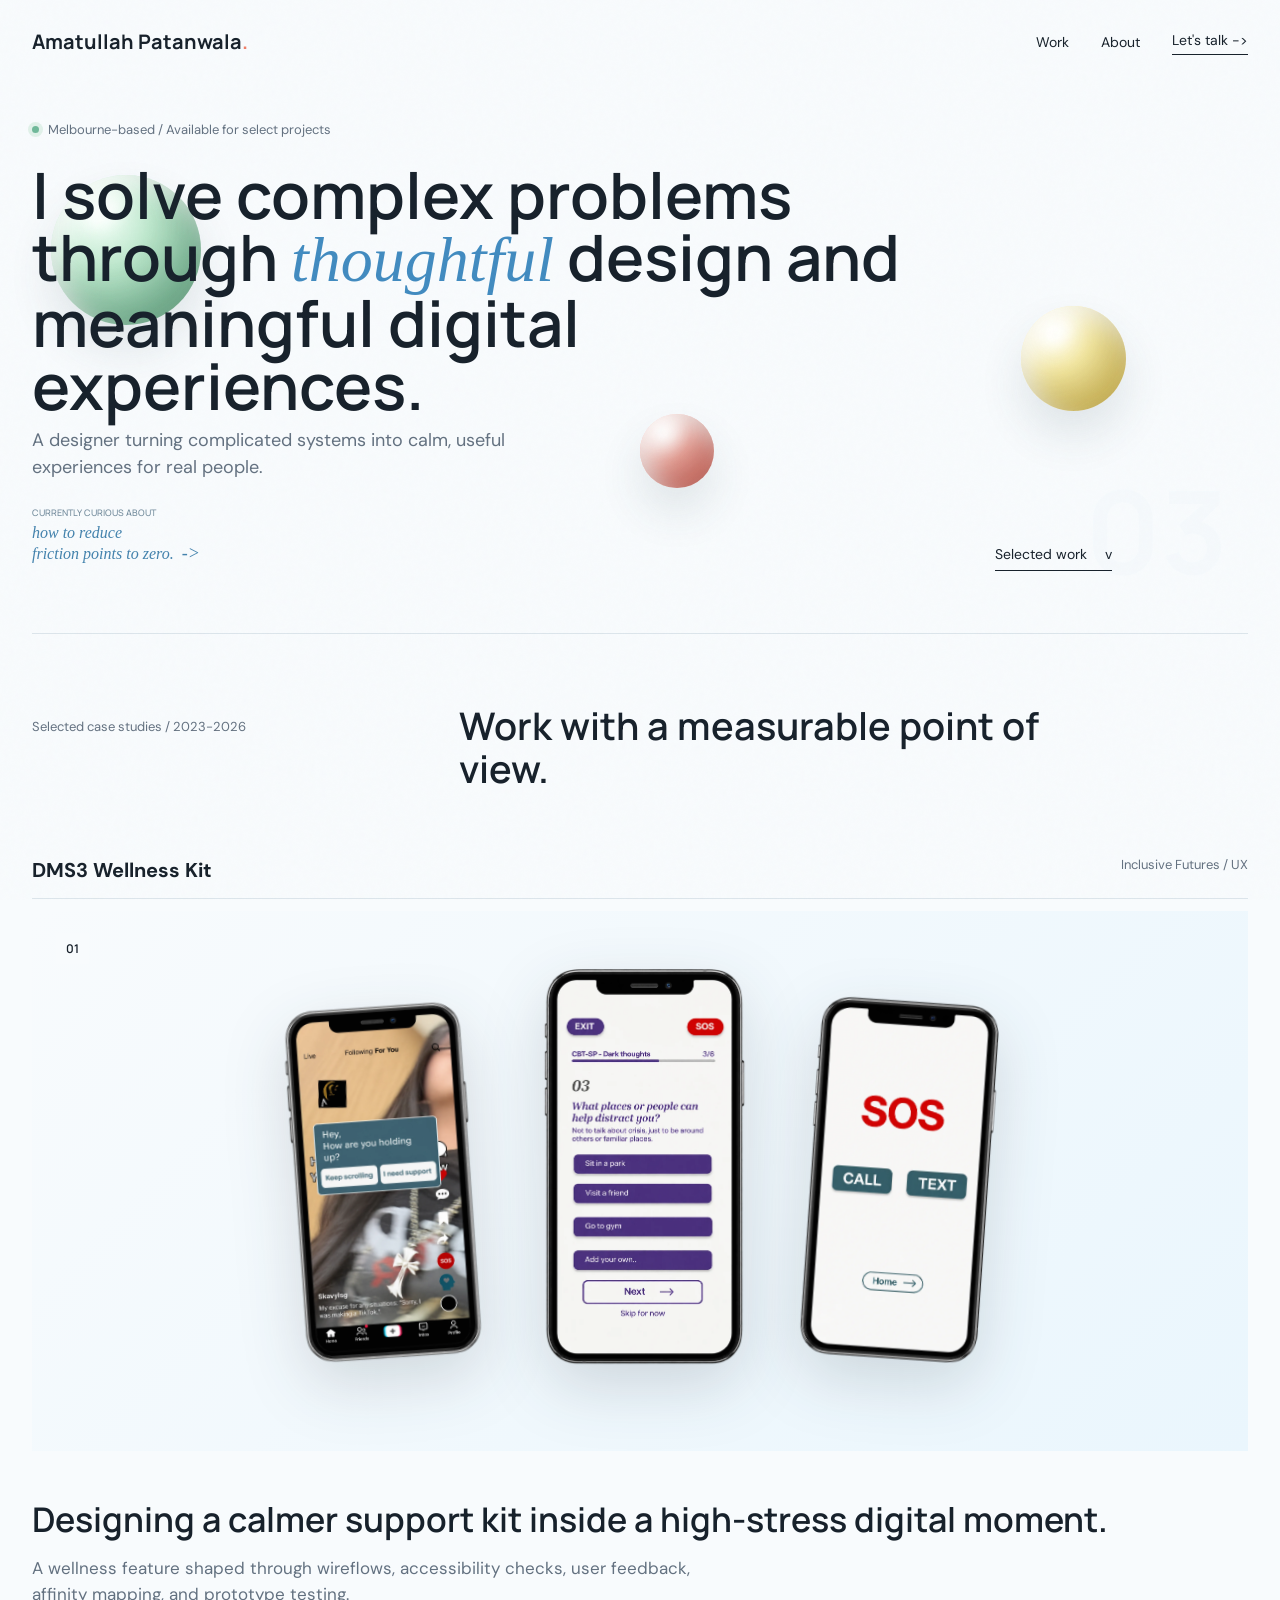
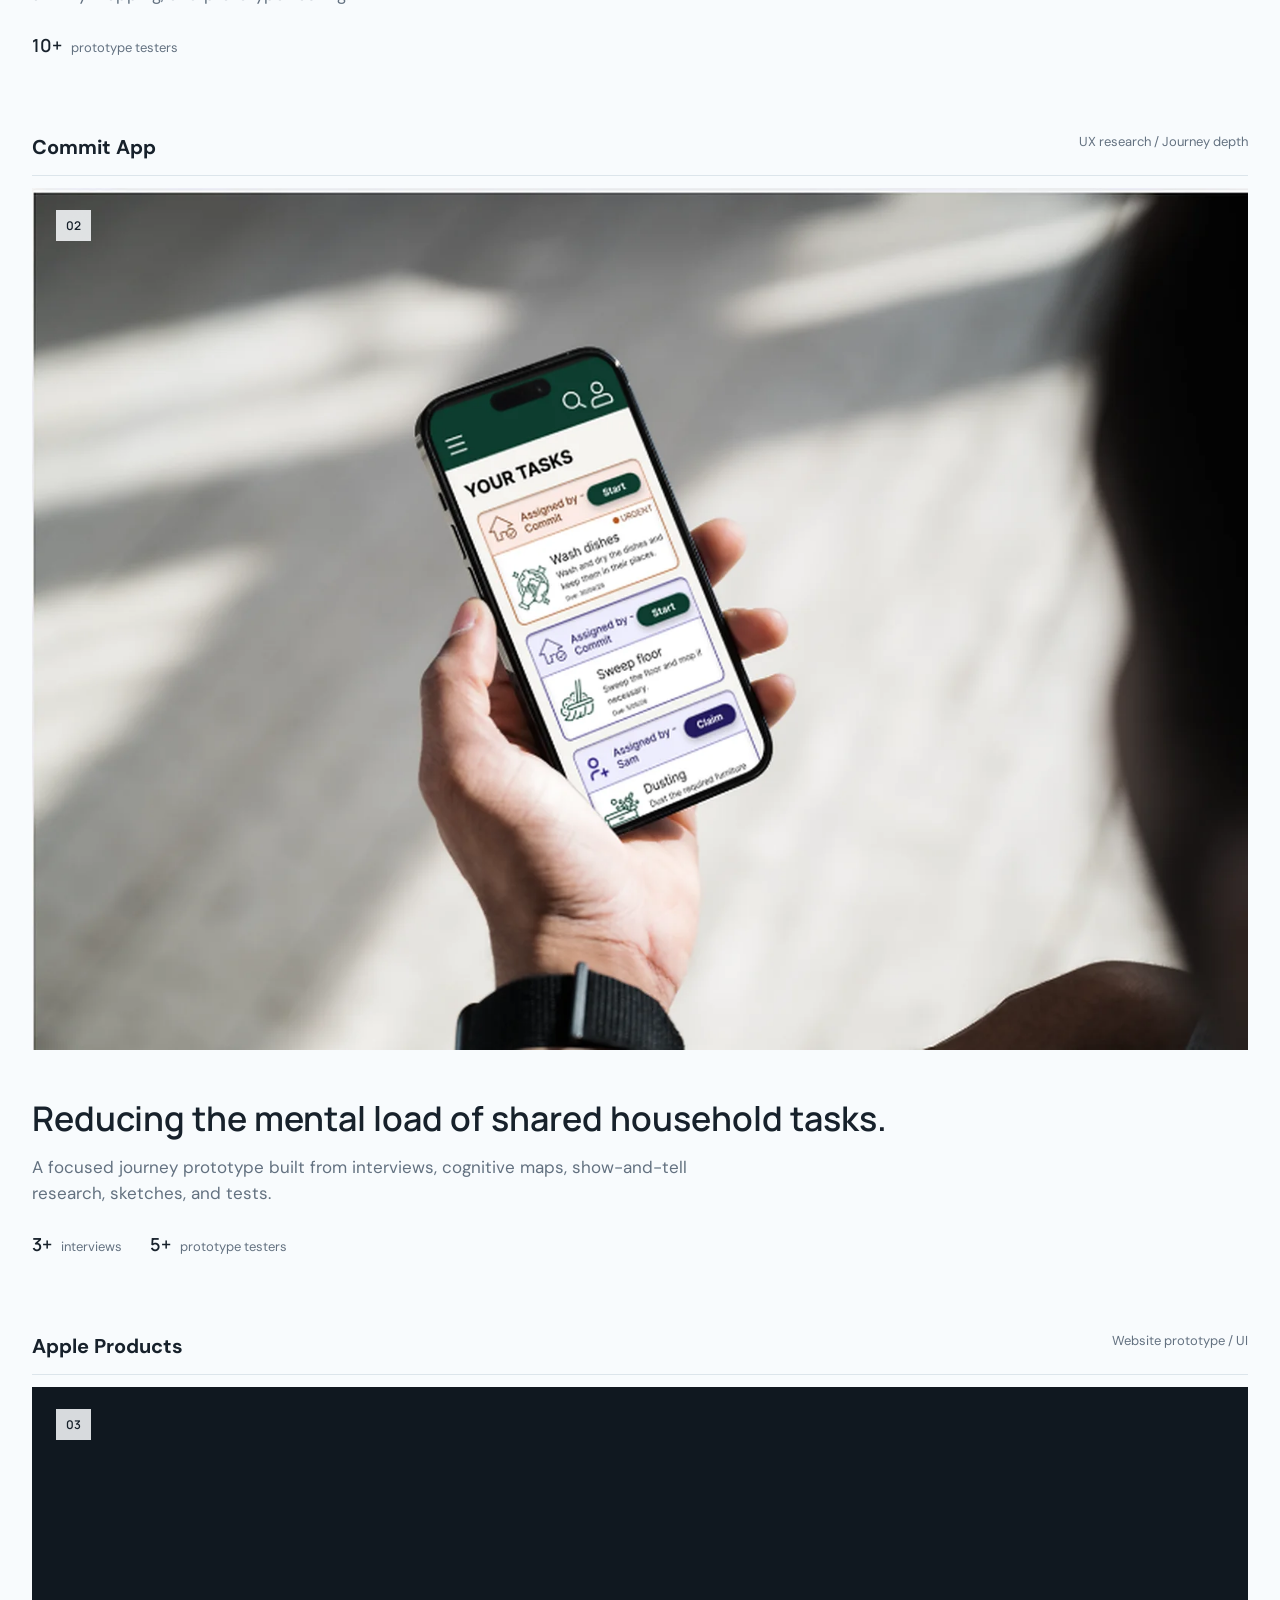
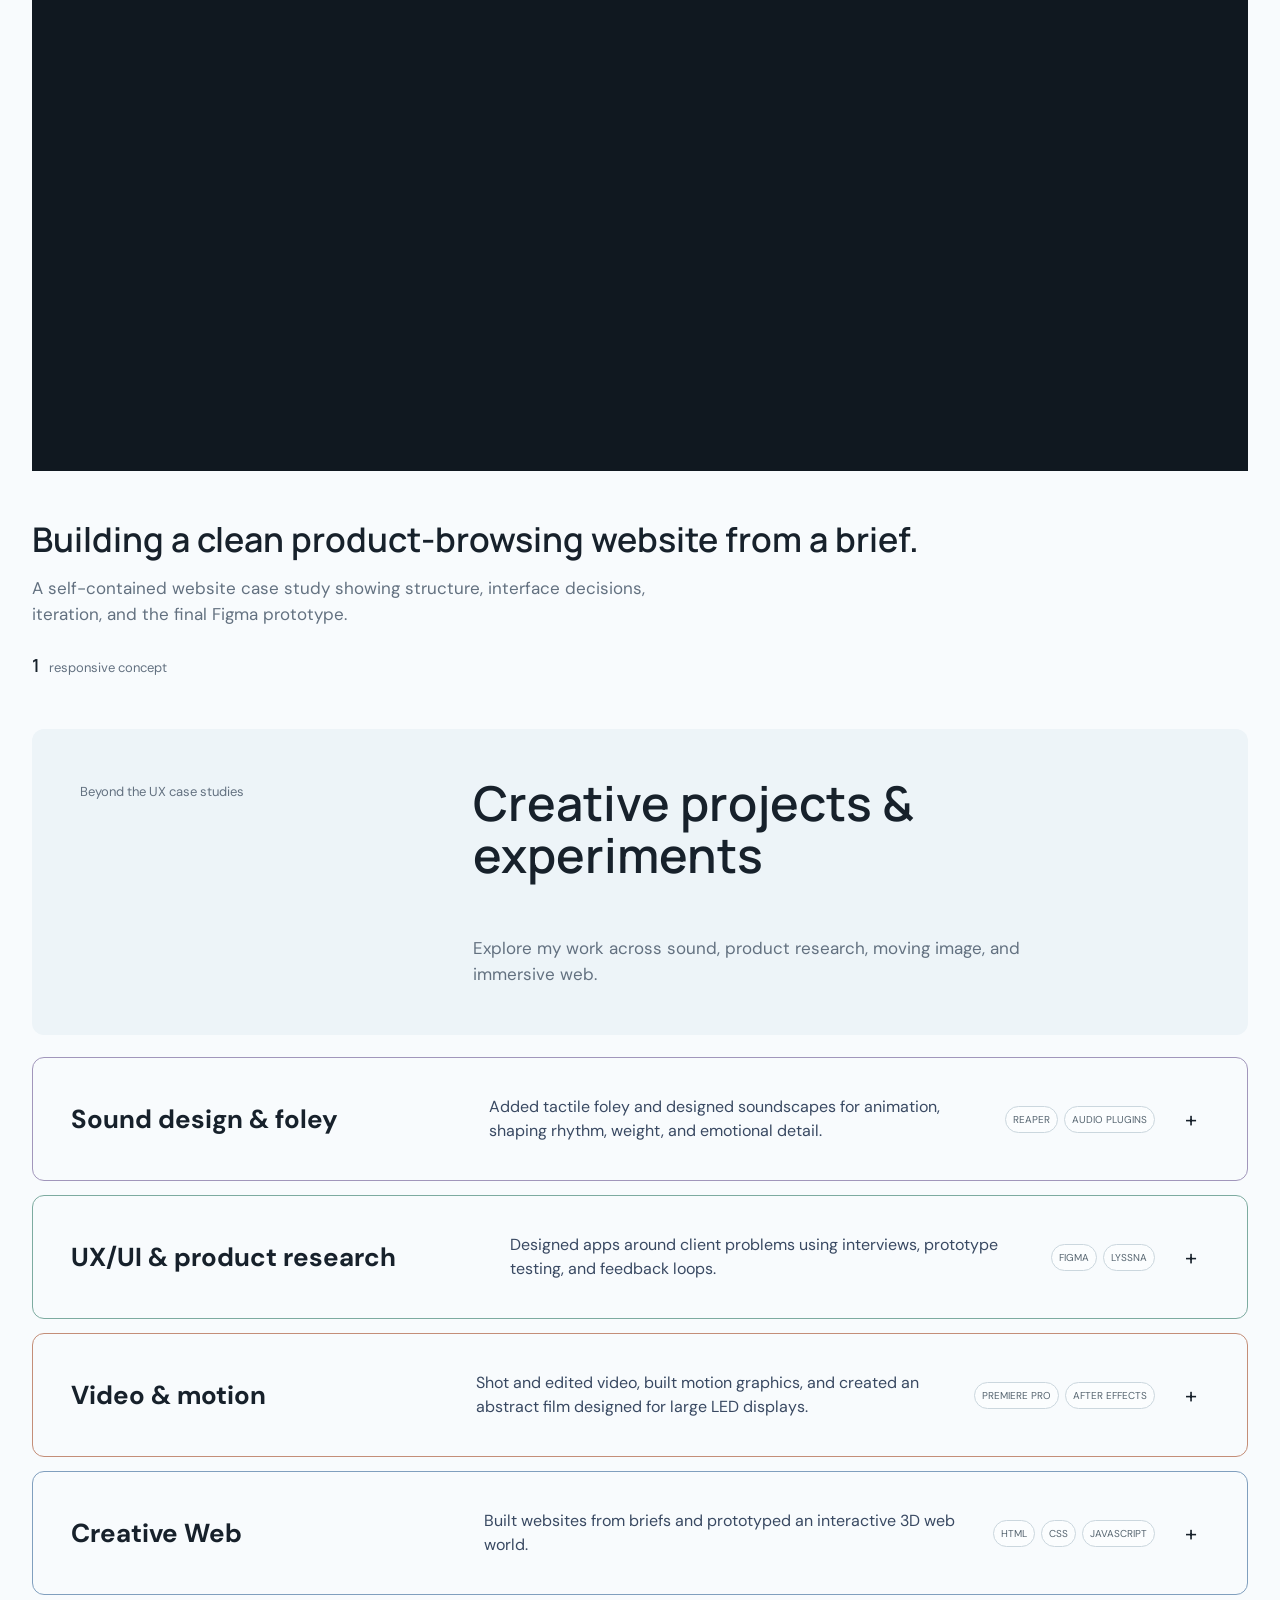
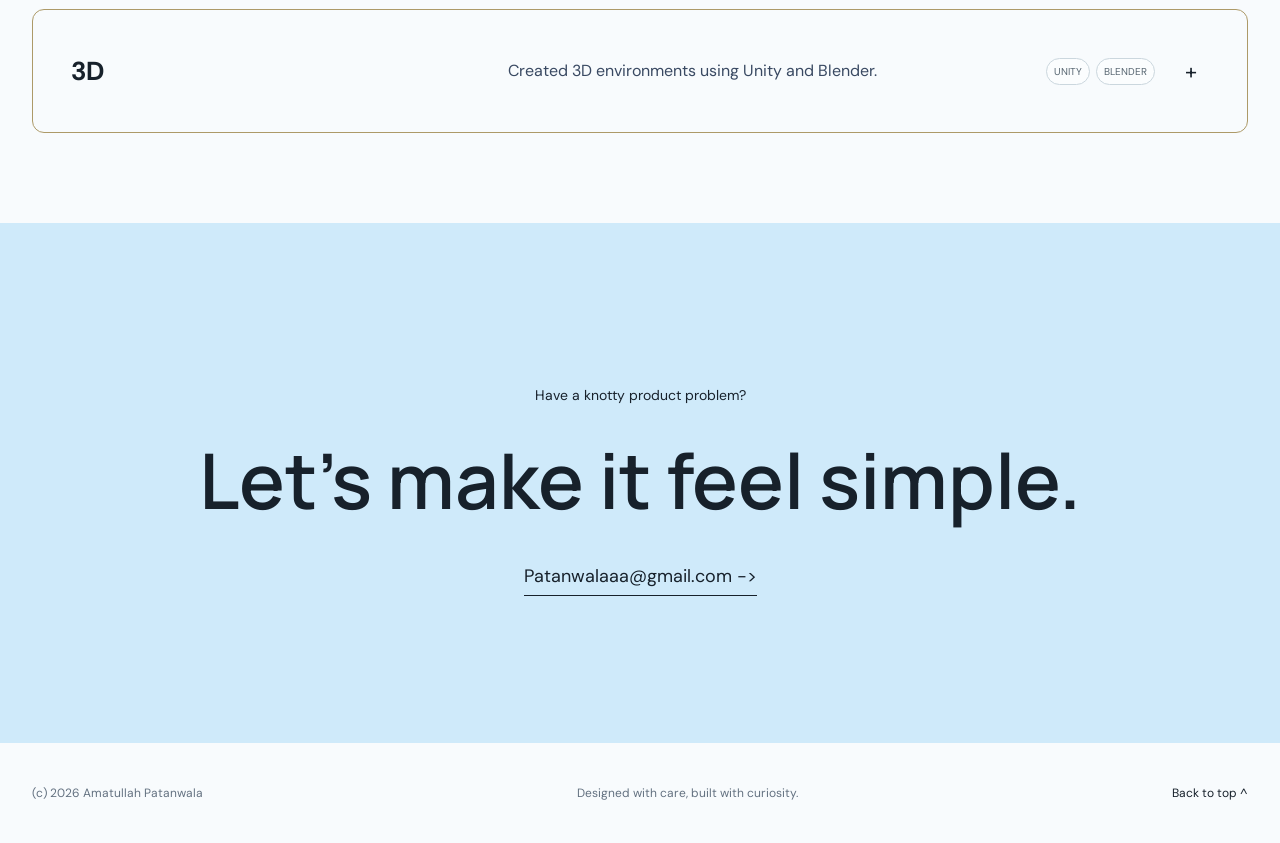
==== commit 5885ae68: "Add creative projects and video previews" ====
--- a/index.html
+++ b/index.html
@@ -1,482 +1,519 @@
-<!doctype html>
-<html lang="en">
-<head>
-  <meta charset="utf-8">
-  <meta name="viewport" content="width=device-width, initial-scale=1">
-  <meta name="theme-color" content="#f7fbff">
-  <title>Amatullah Patanwala - Portfolio</title>
-  <meta name="description" content="Portfolio of Amatullah Patanwala, a designer shaping clean and human digital experiences.">
-  <link rel="preconnect" href="https://fonts.googleapis.com">
-  <link rel="preconnect" href="https://fonts.gstatic.com" crossorigin>
-  <link href="https://fonts.googleapis.com/css2?family=DM+Sans:wght@400;500;600&family=Manrope:wght@500;600;700&display=swap" rel="stylesheet">
-  <style>
-    :root { --ink:#17212b; --muted:#637180; --paper:#f8fbfd; --blue:#cdeaff; --mint:#dcefe8; --peach:#f7ddd0; --line:#dce5eb; --max:1280px; }
-    * { box-sizing:border-box; }
-    html { scroll-behavior:smooth; }
-    body { margin:0; background:var(--paper); color:var(--ink); font-family:"DM Sans", Arial, sans-serif; line-height:1.5; }
-    a { color:inherit; text-decoration:none; }
-    .noise { position:fixed; inset:0; pointer-events:none; opacity:.025; z-index:10; }
-    .site-header { height:84px; max-width:var(--max); margin:auto; padding:0 32px; display:flex; align-items:center; justify-content:space-between; }
-    .brand { font-family:Manrope, Arial, sans-serif; font-weight:700; font-size:20px; }
-    .brand span { color:#ef7e67; }
-    .site-header nav { display:flex; align-items:center; gap:32px; font-size:14px; }
-    .contact-link { border-bottom:1px solid var(--ink); padding-bottom:3px; }
-    .hero { min-height:calc(100vh - 84px); max-width:var(--max); margin:auto; padding:9vh 32px 48px; position:relative; display:flex; flex-direction:column; justify-content:center; isolation:isolate; overflow:hidden; }
-    .hero>*:not(.hero-spheres):not(.hero-mark) { position:relative; z-index:2; }
-    .hero-kicker { font-size:13px; color:var(--muted); display:flex; align-items:center; gap:9px; }
-    .status-dot { width:7px; height:7px; background:#70b99a; border-radius:50%; box-shadow:0 0 0 4px #e0f1e9; }
-    .hero h1 { font-family:Manrope, Arial, sans-serif; font-size:clamp(48px,7.3vw,112px); line-height:.98; letter-spacing:0; max-width:1120px; margin:46px 0 56px; font-weight:600; }
-    .hero h1 em { font-family:Georgia, serif; font-weight:400; color:#418bc0; }
-    .hero-bottom { display:flex; justify-content:space-between; align-items:end; gap:32px; max-width:850px; }
-    .hero-bottom p { font-size:18px; max-width:560px; color:var(--muted); margin:0; }
-    .scroll-cue { display:flex; gap:18px; border-bottom:1px solid var(--ink); padding-bottom:5px; font-size:14px; }
-    .hero-note { position:absolute; right:4%; top:20%; border-top:1px solid #82b9d8; padding-top:9px; font-family:Georgia, serif; font-style:italic; color:#397ca9; transform:rotate(-4deg); }
-    .hero-note span { display:block; font:500 9px Manrope, Arial, sans-serif; text-transform:uppercase; font-style:normal; color:#6d8798; margin-bottom:5px; }
-    .hero-mark { position:absolute; right:32px; bottom:45px; font-family:Manrope, Arial, sans-serif; font-size:15vw; line-height:.7; color:#e7f3fa; font-weight:700; z-index:-1; }
-    .hero-spheres { position:absolute; inset:0; z-index:0; pointer-events:none; }
-    .sphere { position:absolute; display:block; border-radius:50%; box-shadow:inset -18px -22px 38px rgba(45,53,57,.16), inset 12px 14px 26px rgba(255,255,255,.8), 0 24px 45px rgba(48,71,84,.12); }
-    .sphere-green { width:150px; height:150px; left:4%; top:18%; background:radial-gradient(circle at 32% 27%,#f2fff7 0 4%,#bfe8ce 34%,#7fc09b 72%,#5b9b77 100%); }
-    .sphere-yellow { width:105px; height:105px; right:12%; top:44%; background:radial-gradient(circle at 31% 26%,#fffef0 0 5%,#f7eaa1 36%,#e5c95f 75%,#caaa3d 100%); }
-    .sphere-red { width:74px; height:74px; left:46%; bottom:9%; background:radial-gradient(circle at 31% 25%,#fff2ef 0 5%,#f3a69b 37%,#df7468 74%,#bd584f 100%); }
-    .work-section,.about-section,.other-work { max-width:var(--max); margin:auto; padding:120px 32px; }
-    .section-heading,.about-section,.other-work-heading { display:grid; grid-template-columns:1fr 2fr; gap:32px; align-items:start; border-top:1px solid var(--line); padding-top:70px; }
-    .section-heading p,.about-label,.other-work-heading>p:first-child { font-size:13px; color:var(--muted); }
-    .section-heading h2,.about-copy h2,.other-work-heading h2 { font:600 48px/1.08 Manrope, Arial, sans-serif; margin:0; max-width:720px; }
-    .case { margin-bottom:120px; }
-    .case-grid { display:grid; grid-template-columns:1fr 1fr; gap:64px; }
-    .case-offset { margin-top:140px; }
-    .case-visual { height:540px; display:block; background:var(--blue); position:relative; overflow:hidden; }
-    .case-grid .case-visual { height:560px; }
-    .case-visual img { width:100%; height:100%; object-fit:cover; transition:transform .8s cubic-bezier(.2,.7,.2,1); }
-    .case:hover .case-visual img { transform:scale(1.025); }
-    .case-number,.view-chip { position:absolute; background:rgba(248,251,253,.88); padding:7px 10px; font:600 12px Manrope, Arial, sans-serif; }
-    .case-number { top:22px; left:24px; }
-    .view-chip { right:22px; bottom:22px; background:var(--ink); color:#fff; padding:11px 14px; }
-    .case-copy { padding-top:24px; }
-    .case-meta { display:flex; justify-content:space-between; color:var(--muted); font-size:13px; border-bottom:1px solid var(--line); padding-bottom:13px; }
-    .case-copy h3 { font:600 34px/1.15 Manrope, Arial, sans-serif; margin:25px 0 12px; }
-    .case-copy>p,.about-copy p,.other-work-intro,.project-row>p { color:var(--muted); }
-    .outcomes,.capabilities,.tool-list { display:flex; flex-wrap:wrap; gap:8px; }
-    .outcomes strong { font:600 18px Manrope, Arial, sans-serif; color:var(--ink); margin-right:6px; }
-    .capabilities span,.tool-list span,.viewer-tools span { border:1px solid #bdcbd3; padding:8px 12px; font-size:12px; border-radius:30px; background:rgba(255,255,255,.55); }
-    .project-list { border-top:1px solid var(--ink); }
-    .project-row { min-height:180px; display:grid; grid-template-columns:60px 1.15fr 1.4fr .9fr; gap:30px; align-items:center; border-bottom:1px solid var(--line); }
-    .project-title { display:flex; align-items:center; gap:16px; }
-    .project-title h3 { font:600 21px/1.25 Manrope, Arial, sans-serif; margin:0; }
-    .project-icon { width:38px; height:38px; display:grid; place-items:center; border:1px solid #b9c9d3; border-radius:50%; font-size:11px; color:#418bc0; }
-    .media-shelf { margin-top:110px; }
-    .media-shelf-head { display:flex; justify-content:space-between; align-items:end; border-bottom:1px solid var(--ink); padding-bottom:30px; }
-    .media-shelf-head h3 { font:600 38px/1.1 Manrope, Arial, sans-serif; margin:12px 0 0; }
-    .media-filters { display:flex; gap:4px; }
-    .media-filter,.open-project { border:1px solid #bdcbd3; background:transparent; color:var(--muted); padding:8px 12px; font:500 11px "DM Sans", Arial, sans-serif; cursor:pointer; }
-    .media-filter.is-active,.media-filter:hover { background:var(--ink); border-color:var(--ink); color:#fff; }
-    .media-grid { display:grid; grid-template-columns:1fr 1fr; gap:54px 24px; padding-top:34px; }
-    .media-project-wide { grid-column:span 2; }
-    .media-preview { width:100%; height:420px; border:0; position:relative; overflow:hidden; display:block; background:#dbeef9; color:var(--ink); cursor:pointer; }
-    .sound-preview { background:#202a33; color:#fff; display:flex; align-items:end; padding:38px; }
-    .led-preview { background:#191e22; }
-    .world-preview { background:#dbe7df; }
-    .edit-preview { background:#f0d7cb; }
-    .preview-action { position:absolute; right:20px; bottom:20px; background:rgba(248,251,253,.92); padding:10px 12px; font:500 11px Manrope, Arial, sans-serif; z-index:3; }
-    .contact-section { background:#cfeafa; min-height:520px; padding:100px 32px; display:flex; flex-direction:column; justify-content:center; align-items:center; text-align:center; }
-    .contact-section h2 { font:600 clamp(44px,6vw,86px)/1 Manrope, Arial, sans-serif; margin:22px 0 44px; }
-    footer { max-width:var(--max); min-height:100px; margin:auto; padding:30px 32px; display:flex; justify-content:space-between; gap:20px; font-size:12px; color:var(--muted); }
-    @media (max-width:760px) { .site-header { padding:0 20px; } .site-header nav { gap:14px; } .hero { padding:70px 20px 42px; } .hero h1 { font-size:46px; } .hero-bottom,.media-shelf-head,footer { display:block; } .hero-note { position:relative; right:auto; top:auto; margin-top:40px; } .section-heading,.about-section,.other-work-heading,.case-grid,.media-grid,.project-row { display:block; } .work-section,.about-section,.other-work { padding:80px 20px; } .case,.case-offset { margin:0 0 80px; } .case-visual,.case-grid .case-visual,.media-preview { height:340px; } }
-  </style>
-  <link rel="stylesheet" href="styles.css">
-  <style>
-    .hero {
-      min-height: auto;
-      padding-top: clamp(28px, 4vh, 48px);
-      padding-bottom: 18px;
-      overflow: hidden;
-      display: block;
-    }
-
-    .hero h1 {
-      grid-column: 1 / -1;
-      font-size: clamp(42px, 5vw, 76px);
-      max-width: 940px;
-      margin: 24px 0 10px;
-    }
-
-    .hero-bottom {
-      display: flex;
-      max-width: 1080px;
-      gap: clamp(24px, 5vw, 72px);
-      align-items: flex-start;
-      justify-content: space-between;
-    }
-
-    .hero-note {
-      position: relative;
-      left: auto;
-      right: auto;
-      top: auto;
-      bottom: auto;
-      flex: 0 0 255px;
-      width: 255px;
-      max-width: 255px;
-      margin: 4px 0 0;
-      border-top: 0;
-      transform: rotate(-2deg);
-      opacity: .95;
-      pointer-events: auto;
-      order: 2;
-    }
-
-    .hero-note strong {
-      display: block;
-      line-height: 1.15;
-    }
-
-    .hero-note i {
-      position: static;
-      display: inline-block;
-      margin-left: 8px;
-      font-size: 18px;
-    }
-
-    .scroll-cue {
-      flex: 0 0 auto;
-      order: 3;
-    }
-
-    .hero-bottom {
-      display: block;
-    }
-
-    .hero-actions {
-      display: flex;
-      justify-content: space-between;
-      align-items: last baseline;
-      gap: 12px;
-      margin-top: 16px;
-    }
-
-    .hero-actions .hero-note {
-      flex: 0 1 auto;
-      width: auto;
-      min-width: 0;
-      margin: 0;
-      transform: none;
-    }
-
-    .hero-note strong .hero-note-ending {
-      display: inline-block;
-      font: inherit;
-      color: inherit;
-      text-transform: none;
-      margin: 0;
-      white-space: nowrap;
-    }
-
-    .hero-actions .scroll-cue {
-      margin-top: 0;
-    }
-
-    .hero-mark {
-      right: 52px;
-      bottom: 18px;
-      font-size: clamp(70px, 9vw, 132px);
-      opacity: .16;
-    }
-
-    .sphere-red {
-      left: 50%;
-      bottom: 20%;
-    }
-
-    .work-section {
-      padding-top: 44px;
-    }
-
-    .case {
-      margin-bottom: 74px;
-    }
-
-    .case-offset {
-      margin-top: 70px;
-    }
-
-    .about-section {
-      padding-top: 72px;
-      padding-bottom: 72px;
-    }
-
-    .capabilities {
-      margin-top: 22px;
-    }
-
-    .other-work {
-      padding-top: 0;
-      padding-bottom: 90px;
-    }
-
-    .other-work-heading {
-      padding-top: 58px;
-      padding-bottom: 40px;
-    }
-
-    .media-shelf {
-      margin-top: 72px;
-    }
-
-    @media (max-width: 900px) {
-      .hero {
-        display: block;
-        padding-bottom: 36px;
-      }
-
-      .hero h1 {
-        font-size: clamp(46px, 12vw, 74px);
-      }
-
-      .hero-note {
-        display: block;
-        width: auto;
-        max-width: 280px;
-        margin-top: 26px;
-      }
-
-      .hero-mark {
-        right: 20px;
-        bottom: 24px;
-      }
-
-      .case,
-      .case-offset {
-        margin-bottom: 58px;
-      }
-
-      .about-section,
-      .other-work-heading {
-        padding-top: 54px;
-        padding-bottom: 54px;
-      }
-
-      .other-work {
-        padding-bottom: 72px;
-      }
-
-      .media-shelf {
-        margin-top: 56px;
-      }
-    }
-  </style>
-<style>
-  .case-grid { grid-template-columns: minmax(0, 1fr); gap: 0; }
-  .case-grid .case-offset { margin-top: 0; }
-  #work .case-grid .case-visual { height: auto; min-height: 0; aspect-ratio: 16 / 9; }
-  #work #case-02 .case-screenshot, #work #case-03 .case-video {
-    position: absolute; inset: 0; display: block; width: 100%; height: 100%;
-    object-fit: contain; object-position: center; transform: none !important;
-  }
-  #work #case-03 .case-visual { background: #101820; }
-
-
-  .other-work { padding-top: 40px; }
-  .other-work-heading { border: 0; border-radius: 24px 24px 0 0; padding: clamp(24px,5vw,68px); background: #243463; color: #fff; }
-  .other-work-heading > p:first-child, .other-work-heading .other-work-intro { color: #e0e7ff; }
-  .other-work .project-entry { background: var(--entry-color); border-bottom: 1px solid #a6b4c555; }
-  .project-entry:nth-child(1) { --entry-color: #e4def7; }
-  .project-entry:nth-child(2) { --entry-color: #d9eee6; }
-  .project-entry:nth-child(3) { --entry-color: #f9e2d8; }
-  .project-entry:nth-child(4) { --entry-color: #dfebfa; }
-  .other-work summary.project-row { grid-template-columns: minmax(0,1.2fr) minmax(0,1.5fr) auto 24px; padding: 24px clamp(16px,3vw,38px); min-height: 122px; margin: 0; cursor: pointer; }
-  .other-work summary.project-row:hover { background: #ffffff45; }
-  .project-entry summary::-webkit-details-marker { display: none; }
-  .project-entry summary:focus-visible { outline: 3px solid #3b55a2; outline-offset: -4px; }
-  .other-work summary.project-row .tool-list { grid-column: auto; margin: 0; }
-  .project-description { color: #394962; }
-  .project-title { font-weight: 700; font-size: clamp(18px,2.1vw,26px); }
-  .project-indicator { font-size: 22px; }
-  .project-entry[open] .project-indicator { transform: rotate(45deg); }
-  .project-detail { padding: 0 clamp(16px,3vw,38px) 28px; }
-  .project-detail a { text-decoration: underline; text-underline-offset: .2em; }
-  .project-detail video { display: block; width: min(100%,680px); margin-bottom: 12px; background: #101820; }
-  @media (max-width: 760px) {
-    .other-work summary.project-row { display: grid; grid-template-columns: 1fr auto; gap: 10px; }
-    .project-entry summary .project-description, .other-work summary.project-row .tool-list { grid-column: 1; }
-    .project-indicator { grid-column: 2; grid-row: 1; }
-
-  }
-</style>
-
-<style>
-    .other-work-heading { background: transparent; color: var(--ink); border-top: 1px solid var(--line); border-radius: 0; padding-inline: 0; }
-    .other-work-heading > p:first-child, .other-work-heading .other-work-intro { color: var(--muted); }
-    .other-work .project-list { display: grid; gap: 14px; }
-    .other-work .project-entry { background: transparent; border: 1px solid var(--entry-color); border-radius: 12px; }
-    .project-entry:nth-child(1) { --entry-color: #a196bb; }
-    .project-entry:nth-child(2) { --entry-color: #7daba0; }
-    .project-entry:nth-child(3) { --entry-color: #c48e78; }
+<!doctype html>
+<html lang="en">
+<head>
+  <meta charset="utf-8">
+  <meta name="viewport" content="width=device-width, initial-scale=1">
+  <meta name="theme-color" content="#f7fbff">
+  <title>Amatullah Patanwala - Portfolio</title>
+  <meta name="description" content="Portfolio of Amatullah Patanwala, a designer shaping clean and human digital experiences.">
+  <link rel="preconnect" href="https://fonts.googleapis.com">
+  <link rel="preconnect" href="https://fonts.gstatic.com" crossorigin>
+  <link href="https://fonts.googleapis.com/css2?family=DM+Sans:wght@400;500;600&family=Manrope:wght@500;600;700&display=swap" rel="stylesheet">
+  <style>
+    :root { --ink:#17212b; --muted:#637180; --paper:#f8fbfd; --blue:#cdeaff; --mint:#dcefe8; --peach:#f7ddd0; --line:#dce5eb; --max:1280px; }
+    * { box-sizing:border-box; }
+    html { scroll-behavior:smooth; }
+    body { margin:0; background:var(--paper); color:var(--ink); font-family:"DM Sans", Arial, sans-serif; line-height:1.5; }
+    a { color:inherit; text-decoration:none; }
+    .noise { position:fixed; inset:0; pointer-events:none; opacity:.025; z-index:10; }
+    .site-header { height:84px; max-width:var(--max); margin:auto; padding:0 32px; display:flex; align-items:center; justify-content:space-between; }
+    .brand { font-family:Manrope, Arial, sans-serif; font-weight:700; font-size:20px; }
+    .brand span { color:#ef7e67; }
+    .site-header nav { display:flex; align-items:center; gap:32px; font-size:14px; }
+    .contact-link { border-bottom:1px solid var(--ink); padding-bottom:3px; }
+    .hero { min-height:calc(100vh - 84px); max-width:var(--max); margin:auto; padding:9vh 32px 48px; position:relative; display:flex; flex-direction:column; justify-content:center; isolation:isolate; overflow:hidden; }
+    .hero>*:not(.hero-spheres):not(.hero-mark) { position:relative; z-index:2; }
+    .hero-kicker { font-size:13px; color:var(--muted); display:flex; align-items:center; gap:9px; }
+    .status-dot { width:7px; height:7px; background:#70b99a; border-radius:50%; box-shadow:0 0 0 4px #e0f1e9; }
+    .hero h1 { font-family:Manrope, Arial, sans-serif; font-size:clamp(48px,7.3vw,112px); line-height:.98; letter-spacing:0; max-width:1120px; margin:46px 0 56px; font-weight:600; }
+    .hero h1 em { font-family:Georgia, serif; font-weight:400; color:#418bc0; }
+    .hero-bottom { display:flex; justify-content:space-between; align-items:end; gap:32px; max-width:850px; }
+    .hero-bottom p { font-size:18px; max-width:560px; color:var(--muted); margin:0; }
+    .scroll-cue { display:flex; gap:18px; border-bottom:1px solid var(--ink); padding-bottom:5px; font-size:14px; }
+    .hero-note { position:absolute; right:4%; top:20%; border-top:1px solid #82b9d8; padding-top:9px; font-family:Georgia, serif; font-style:italic; color:#397ca9; transform:rotate(-4deg); }
+    .hero-note span { display:block; font:500 9px Manrope, Arial, sans-serif; text-transform:uppercase; font-style:normal; color:#6d8798; margin-bottom:5px; }
+    .hero-mark { position:absolute; right:32px; bottom:45px; font-family:Manrope, Arial, sans-serif; font-size:15vw; line-height:.7; color:#e7f3fa; font-weight:700; z-index:-1; }
+    .hero-spheres { position:absolute; inset:0; z-index:0; pointer-events:none; }
+    .sphere { position:absolute; display:block; border-radius:50%; box-shadow:inset -18px -22px 38px rgba(45,53,57,.16), inset 12px 14px 26px rgba(255,255,255,.8), 0 24px 45px rgba(48,71,84,.12); }
+    .sphere-green { width:150px; height:150px; left:4%; top:18%; background:radial-gradient(circle at 32% 27%,#f2fff7 0 4%,#bfe8ce 34%,#7fc09b 72%,#5b9b77 100%); }
+    .sphere-yellow { width:105px; height:105px; right:12%; top:44%; background:radial-gradient(circle at 31% 26%,#fffef0 0 5%,#f7eaa1 36%,#e5c95f 75%,#caaa3d 100%); }
+    .sphere-red { width:74px; height:74px; left:46%; bottom:9%; background:radial-gradient(circle at 31% 25%,#fff2ef 0 5%,#f3a69b 37%,#df7468 74%,#bd584f 100%); }
+    .work-section,.about-section,.other-work { max-width:var(--max); margin:auto; padding:120px 32px; }
+    .section-heading,.about-section,.other-work-heading { display:grid; grid-template-columns:1fr 2fr; gap:32px; align-items:start; border-top:1px solid var(--line); padding-top:70px; }
+    .section-heading p,.about-label,.other-work-heading>p:first-child { font-size:13px; color:var(--muted); }
+    .section-heading h2,.about-copy h2,.other-work-heading h2 { font:600 48px/1.08 Manrope, Arial, sans-serif; margin:0; max-width:720px; }
+    .case { margin-bottom:120px; }
+    .case-grid { display:grid; grid-template-columns:1fr 1fr; gap:64px; }
+    .case-offset { margin-top:140px; }
+    .case-visual { height:540px; display:block; background:var(--blue); position:relative; overflow:hidden; }
+    .case-grid .case-visual { height:560px; }
+    .case-visual img { width:100%; height:100%; object-fit:cover; transition:transform .8s cubic-bezier(.2,.7,.2,1); }
+    .case:hover .case-visual img { transform:scale(1.025); }
+    .case-number,.view-chip { position:absolute; background:rgba(248,251,253,.88); padding:7px 10px; font:600 12px Manrope, Arial, sans-serif; }
+    .case-number { top:22px; left:24px; }
+    .view-chip { right:22px; bottom:22px; background:var(--ink); color:#fff; padding:11px 14px; }
+    .case-copy { padding-top:24px; }
+    .case-meta { display:flex; justify-content:space-between; color:var(--muted); font-size:13px; border-bottom:1px solid var(--line); padding-bottom:13px; }
+    .case-copy h3 { font:600 34px/1.15 Manrope, Arial, sans-serif; margin:25px 0 12px; }
+    .case-copy>p,.about-copy p,.other-work-intro,.project-row>p { color:var(--muted); }
+    .outcomes,.capabilities,.tool-list { display:flex; flex-wrap:wrap; gap:8px; }
+    .outcomes strong { font:600 18px Manrope, Arial, sans-serif; color:var(--ink); margin-right:6px; }
+    .capabilities span,.tool-list span,.viewer-tools span { border:1px solid #bdcbd3; padding:8px 12px; font-size:12px; border-radius:30px; background:rgba(255,255,255,.55); }
+    .project-list { border-top:1px solid var(--ink); }
+    .project-row { min-height:180px; display:grid; grid-template-columns:60px 1.15fr 1.4fr .9fr; gap:30px; align-items:center; border-bottom:1px solid var(--line); }
+    .project-title { display:flex; align-items:center; gap:16px; }
+    .project-title h3 { font:600 21px/1.25 Manrope, Arial, sans-serif; margin:0; }
+    .project-icon { width:38px; height:38px; display:grid; place-items:center; border:1px solid #b9c9d3; border-radius:50%; font-size:11px; color:#418bc0; }
+    .media-shelf { margin-top:110px; }
+    .media-shelf-head { display:flex; justify-content:space-between; align-items:end; border-bottom:1px solid var(--ink); padding-bottom:30px; }
+    .media-shelf-head h3 { font:600 38px/1.1 Manrope, Arial, sans-serif; margin:12px 0 0; }
+    .media-filters { display:flex; gap:4px; }
+    .media-filter,.open-project { border:1px solid #bdcbd3; background:transparent; color:var(--muted); padding:8px 12px; font:500 11px "DM Sans", Arial, sans-serif; cursor:pointer; }
+    .media-filter.is-active,.media-filter:hover { background:var(--ink); border-color:var(--ink); color:#fff; }
+    .media-grid { display:grid; grid-template-columns:1fr 1fr; gap:54px 24px; padding-top:34px; }
+    .media-project-wide { grid-column:span 2; }
+    .media-preview { width:100%; height:420px; border:0; position:relative; overflow:hidden; display:block; background:#dbeef9; color:var(--ink); cursor:pointer; }
+    .sound-preview { background:#202a33; color:#fff; display:flex; align-items:end; padding:38px; }
+    .led-preview { background:#191e22; }
+    .world-preview { background:#dbe7df; }
+    .edit-preview { background:#f0d7cb; }
+    .preview-action { position:absolute; right:20px; bottom:20px; background:rgba(248,251,253,.92); padding:10px 12px; font:500 11px Manrope, Arial, sans-serif; z-index:3; }
+    .contact-section { background:#cfeafa; min-height:520px; padding:100px 32px; display:flex; flex-direction:column; justify-content:center; align-items:center; text-align:center; }
+    .contact-section h2 { font:600 clamp(44px,6vw,86px)/1 Manrope, Arial, sans-serif; margin:22px 0 44px; }
+    footer { max-width:var(--max); min-height:100px; margin:auto; padding:30px 32px; display:flex; justify-content:space-between; gap:20px; font-size:12px; color:var(--muted); }
+    @media (max-width:760px) { .site-header { padding:0 20px; } .site-header nav { gap:14px; } .hero { padding:70px 20px 42px; } .hero h1 { font-size:46px; } .hero-bottom,.media-shelf-head,footer { display:block; } .hero-note { position:relative; right:auto; top:auto; margin-top:40px; } .section-heading,.about-section,.other-work-heading,.case-grid,.media-grid,.project-row { display:block; } .work-section,.about-section,.other-work { padding:80px 20px; } .case,.case-offset { margin:0 0 80px; } .case-visual,.case-grid .case-visual,.media-preview { height:340px; } }
+  </style>
+  <link rel="stylesheet" href="styles.css">
+  <style>
+    .hero {
+      min-height: auto;
+      padding-top: clamp(28px, 4vh, 48px);
+      padding-bottom: 18px;
+      overflow: hidden;
+      display: block;
+    }
+
+    .hero h1 {
+      grid-column: 1 / -1;
+      font-size: clamp(42px, 5vw, 76px);
+      max-width: 940px;
+      margin: 24px 0 10px;
+    }
+
+    .hero-bottom {
+      display: flex;
+      max-width: 1080px;
+      gap: clamp(24px, 5vw, 72px);
+      align-items: flex-start;
+      justify-content: space-between;
+    }
+
+    .hero-note {
+      position: relative;
+      left: auto;
+      right: auto;
+      top: auto;
+      bottom: auto;
+      flex: 0 0 255px;
+      width: 255px;
+      max-width: 255px;
+      margin: 4px 0 0;
+      border-top: 0;
+      transform: rotate(-2deg);
+      opacity: .95;
+      pointer-events: auto;
+      order: 2;
+    }
+
+    .hero-note strong {
+      display: block;
+      line-height: 1.15;
+    }
+
+    .hero-note i {
+      position: static;
+      display: inline-block;
+      margin-left: 8px;
+      font-size: 18px;
+    }
+
+    .scroll-cue {
+      flex: 0 0 auto;
+      order: 3;
+    }
+
+    .hero-bottom {
+      display: block;
+    }
+
+    .hero-actions {
+      display: flex;
+      justify-content: space-between;
+      align-items: last baseline;
+      gap: 12px;
+      margin-top: 16px;
+    }
+
+    .hero-actions .hero-note {
+      flex: 0 1 auto;
+      width: auto;
+      min-width: 0;
+      margin: 0;
+      transform: none;
+    }
+
+    .hero-note strong .hero-note-ending {
+      display: inline-block;
+      font: inherit;
+      color: inherit;
+      text-transform: none;
+      margin: 0;
+      white-space: nowrap;
+    }
+
+    .hero-actions .scroll-cue {
+      margin-top: 0;
+    }
+
+    .hero-mark {
+      right: 52px;
+      bottom: 18px;
+      font-size: clamp(70px, 9vw, 132px);
+      opacity: .16;
+    }
+
+    .sphere-red {
+      left: 50%;
+      bottom: 20%;
+    }
+
+    .work-section {
+      padding-top: 44px;
+    }
+
+    .case {
+      margin-bottom: 74px;
+    }
+
+    .case-offset {
+      margin-top: 70px;
+    }
+
+    .about-section {
+      padding-top: 72px;
+      padding-bottom: 72px;
+    }
+
+    .capabilities {
+      margin-top: 22px;
+    }
+
+    .other-work {
+      padding-top: 0;
+      padding-bottom: 90px;
+    }
+
+    .other-work-heading {
+      padding-top: 58px;
+      padding-bottom: 40px;
+    }
+
+    .media-shelf {
+      margin-top: 72px;
+    }
+
+    @media (max-width: 900px) {
+      .hero {
+        display: block;
+        padding-bottom: 36px;
+      }
+
+      .hero h1 {
+        font-size: clamp(46px, 12vw, 74px);
+      }
+
+      .hero-note {
+        display: block;
+        width: auto;
+        max-width: 280px;
+        margin-top: 26px;
+      }
+
+      .hero-mark {
+        right: 20px;
+        bottom: 24px;
+      }
+
+      .case,
+      .case-offset {
+        margin-bottom: 58px;
+      }
+
+      .about-section,
+      .other-work-heading {
+        padding-top: 54px;
+        padding-bottom: 54px;
+      }
+
+      .other-work {
+        padding-bottom: 72px;
+      }
+
+      .media-shelf {
+        margin-top: 56px;
+      }
+    }
+  </style>
+<style>
+  .case-grid { grid-template-columns: minmax(0, 1fr); gap: 0; }
+  .case-grid .case-offset { margin-top: 0; }
+  #work .case-grid .case-visual { height: auto; min-height: 0; aspect-ratio: 16 / 9; }
+  #work #case-02 .case-screenshot, #work #case-03 .case-video {
+    position: absolute; inset: 0; display: block; width: 100%; height: 100%;
+    object-fit: contain; object-position: center; transform: none !important;
+  }
+  #work #case-03 .case-visual { background: #101820; }
+
+
+  .other-work { padding-top: 40px; }
+  .other-work-heading { border: 0; border-radius: 24px 24px 0 0; padding: clamp(24px,5vw,68px); background: #243463; color: #fff; }
+  .other-work-heading > p:first-child, .other-work-heading .other-work-intro { color: #e0e7ff; }
+  .other-work .project-entry { background: var(--entry-color); border-bottom: 1px solid #a6b4c555; }
+  .project-entry:nth-child(1) { --entry-color: #e4def7; }
+  .project-entry:nth-child(2) { --entry-color: #d9eee6; }
+  .project-entry:nth-child(3) { --entry-color: #f9e2d8; }
+  .project-entry:nth-child(4) { --entry-color: #dfebfa; }
+  .other-work summary.project-row { grid-template-columns: minmax(0,1.2fr) minmax(0,1.5fr) auto 24px; padding: 24px clamp(16px,3vw,38px); min-height: 122px; margin: 0; cursor: pointer; }
+  .other-work summary.project-row:hover { background: #ffffff45; }
+  .project-entry summary::-webkit-details-marker { display: none; }
+  .project-entry summary:focus-visible { outline: 3px solid #3b55a2; outline-offset: -4px; }
+  .other-work summary.project-row .tool-list { grid-column: auto; margin: 0; }
+  .project-description { color: #394962; }
+  .project-title { font-weight: 700; font-size: clamp(18px,2.1vw,26px); }
+  .project-indicator { font-size: 22px; }
+  .project-entry[open] .project-indicator { transform: rotate(45deg); }
+  .project-detail { padding: 0 clamp(16px,3vw,38px) 28px; }
+  .project-detail a { text-decoration: underline; text-underline-offset: .2em; }
+  .project-detail video { display: block; width: min(100%,680px); margin-bottom: 12px; background: #101820; }
+  @media (max-width: 760px) {
+    .other-work summary.project-row { display: grid; grid-template-columns: 1fr auto; gap: 10px; }
+    .project-entry summary .project-description, .other-work summary.project-row .tool-list { grid-column: 1; }
+    .project-indicator { grid-column: 2; grid-row: 1; }
+
+  }
+</style>
+
+<style>
+    .other-work-heading { background: transparent; color: var(--ink); border-top: 1px solid var(--line); border-radius: 0; padding-inline: 0; }
+    .other-work-heading > p:first-child, .other-work-heading .other-work-intro { color: var(--muted); }
+    .other-work .project-list { display: grid; gap: 14px; }
+    .other-work .project-entry { background: transparent; border: 1px solid var(--entry-color); border-radius: 12px; }
+    .project-entry:nth-child(1) { --entry-color: #a196bb; }
+    .project-entry:nth-child(2) { --entry-color: #7daba0; }
+    .project-entry:nth-child(3) { --entry-color: #c48e78; }
     .project-entry:nth-child(4) { --entry-color: #809fbe; }
-    .project-entry:nth-child(5) { --entry-color: #ad9a68; }
-    .other-work summary.project-row { border: 0; border-radius: inherit; }
-    .other-work summary.project-row::before { display: none; }
-    .other-work summary.project-row:hover { background: rgba(116, 151, 176, .07); }
-    .project-indicator { color: var(--ink); }
-
-
-</style>
-<style>
-    #work { padding-bottom: clamp(32px, 4vw, 52px); }
-    #work #case-03 { margin-bottom: 0; }
-    #work #case-02 .case-visual { aspect-ratio: auto; display: block; }
-    #work #case-02 .case-screenshot {
-      position: static;
-      width: 100%;
-      height: auto;
-    }
-    #other-work { padding-top: 0; }
-    #other-work .other-work-heading {
-      border: 0;
-      border-radius: 12px;
-      background: #edf4f8;
-      padding: clamp(24px, 4vw, 48px);
-      margin-bottom: 22px;
-    }
-    #other-work .project-list { border-top: 0; }
-    #other-work summary.project-row:hover,
-    #other-work summary.project-row:focus-visible {
-      background: color-mix(in srgb, var(--entry-color) 16%, transparent);
-    }
-  </style>
+    .project-entry:nth-child(5) { --entry-color: #ad9a68; }
+    .other-work summary.project-row { border: 0; border-radius: inherit; }
+    .other-work summary.project-row::before { display: none; }
+    .other-work summary.project-row:hover { background: rgba(116, 151, 176, .07); }
+    .project-indicator { color: var(--ink); }
+
+
+</style>
+<style>
+    #work { padding-bottom: clamp(32px, 4vw, 52px); }
+    #work #case-03 { margin-bottom: 0; }
+    #work #case-02 .case-visual { aspect-ratio: auto; display: block; }
+    #work #case-02 .case-screenshot {
+      position: static;
+      width: 100%;
+      height: auto;
+    }
+    #other-work { padding-top: 0; }
+    #other-work .other-work-heading {
+      border: 0;
+      border-radius: 12px;
+      background: #edf4f8;
+      padding: clamp(24px, 4vw, 48px);
+      margin-bottom: 22px;
+    }
+    #other-work .project-list { border-top: 0; }
+    #other-work summary.project-row:hover,
+    #other-work summary.project-row:focus-visible {
+      background: color-mix(in srgb, var(--entry-color) 16%, transparent);
+    }
+  </style>
 <style>
     #work .case > .case-meta { margin: 0 0 12px; }
     #work .case > .case-meta span:first-child { color: var(--ink); font-size: clamp(15px, 2vw, 20px); font-weight: 700; }
   </style>
-</head>
-<body>
-  <div class="noise" aria-hidden="true"></div>
-
-  <header class="site-header">
-    <a class="brand" href="#top" aria-label="Amatullah Patanwala home">Amatullah Patanwala<span>.</span></a>
-    <nav aria-label="Primary navigation">
-      <a href="#work">Work</a>
-      <a href="about.html">About</a>
-      <a class="contact-link" href="mailto:Patanwalaaa@gmail.com">Let's talk <span aria-hidden="true">-&gt;</span></a>
-    </nav>
-  </header>
-
-  <main id="top">
-    <section class="hero" aria-labelledby="hero-title">
-      <div class="hero-spheres" aria-hidden="true">
-        <i class="sphere sphere-green" data-label="digital media"></i>
-        <i class="sphere sphere-yellow" data-label="ux"></i>
-        <i class="sphere sphere-red" data-label="sound"></i>
-      </div>
-
-      <div class="hero-kicker reveal"><span class="status-dot"></span> Melbourne-based / Available for select projects</div>
-      <h1 id="hero-title" class="reveal">I solve complex problems through <em>thoughtful</em> design and meaningful digital experiences.</h1>
-
-      <div class="hero-bottom reveal">
-        <p>A designer turning complicated systems into calm, useful experiences for real people.</p>
-        <div class="hero-actions">
-          <aside class="margin-note hero-note" aria-label="Personal note">
-    <span>Currently curious about</span>
-            <strong>how to reduce<br>friction points to <span class="hero-note-ending">zero.<i aria-hidden="true">-&gt;</i></span></strong>
-          </aside>
-          <a class="scroll-cue" href="#work"><span>Selected work</span><span aria-hidden="true">v</span></a>
-        </div>
-      </div>
-
-      <div class="hero-mark" aria-hidden="true">03</div>
-    </section>
-
-    <section id="work" class="work-section" aria-labelledby="work-title">
-      <div class="section-heading reveal">
-        <p>Selected case studies / 2023-2026</p>
-        <h2 id="work-title">Work with a measurable point of view.</h2>
-      </div>
-
-      <article class="case case-featured reveal" data-accent="blue">
-        <div class="case-meta"><span>DMS3 Wellness Kit</span><span>Inclusive Futures / UX</span></div>
-        <a class="case-visual" href="case-wellness-kit.html" aria-label="Read Wellness Kit case study">
-          <div class="wellness-phone-set" aria-label="Wellness Kit prototype screens">
-            <img src="[data-uri]" alt="Wellness Kit support prompt on TikTok screen">
-            <img src="[data-uri]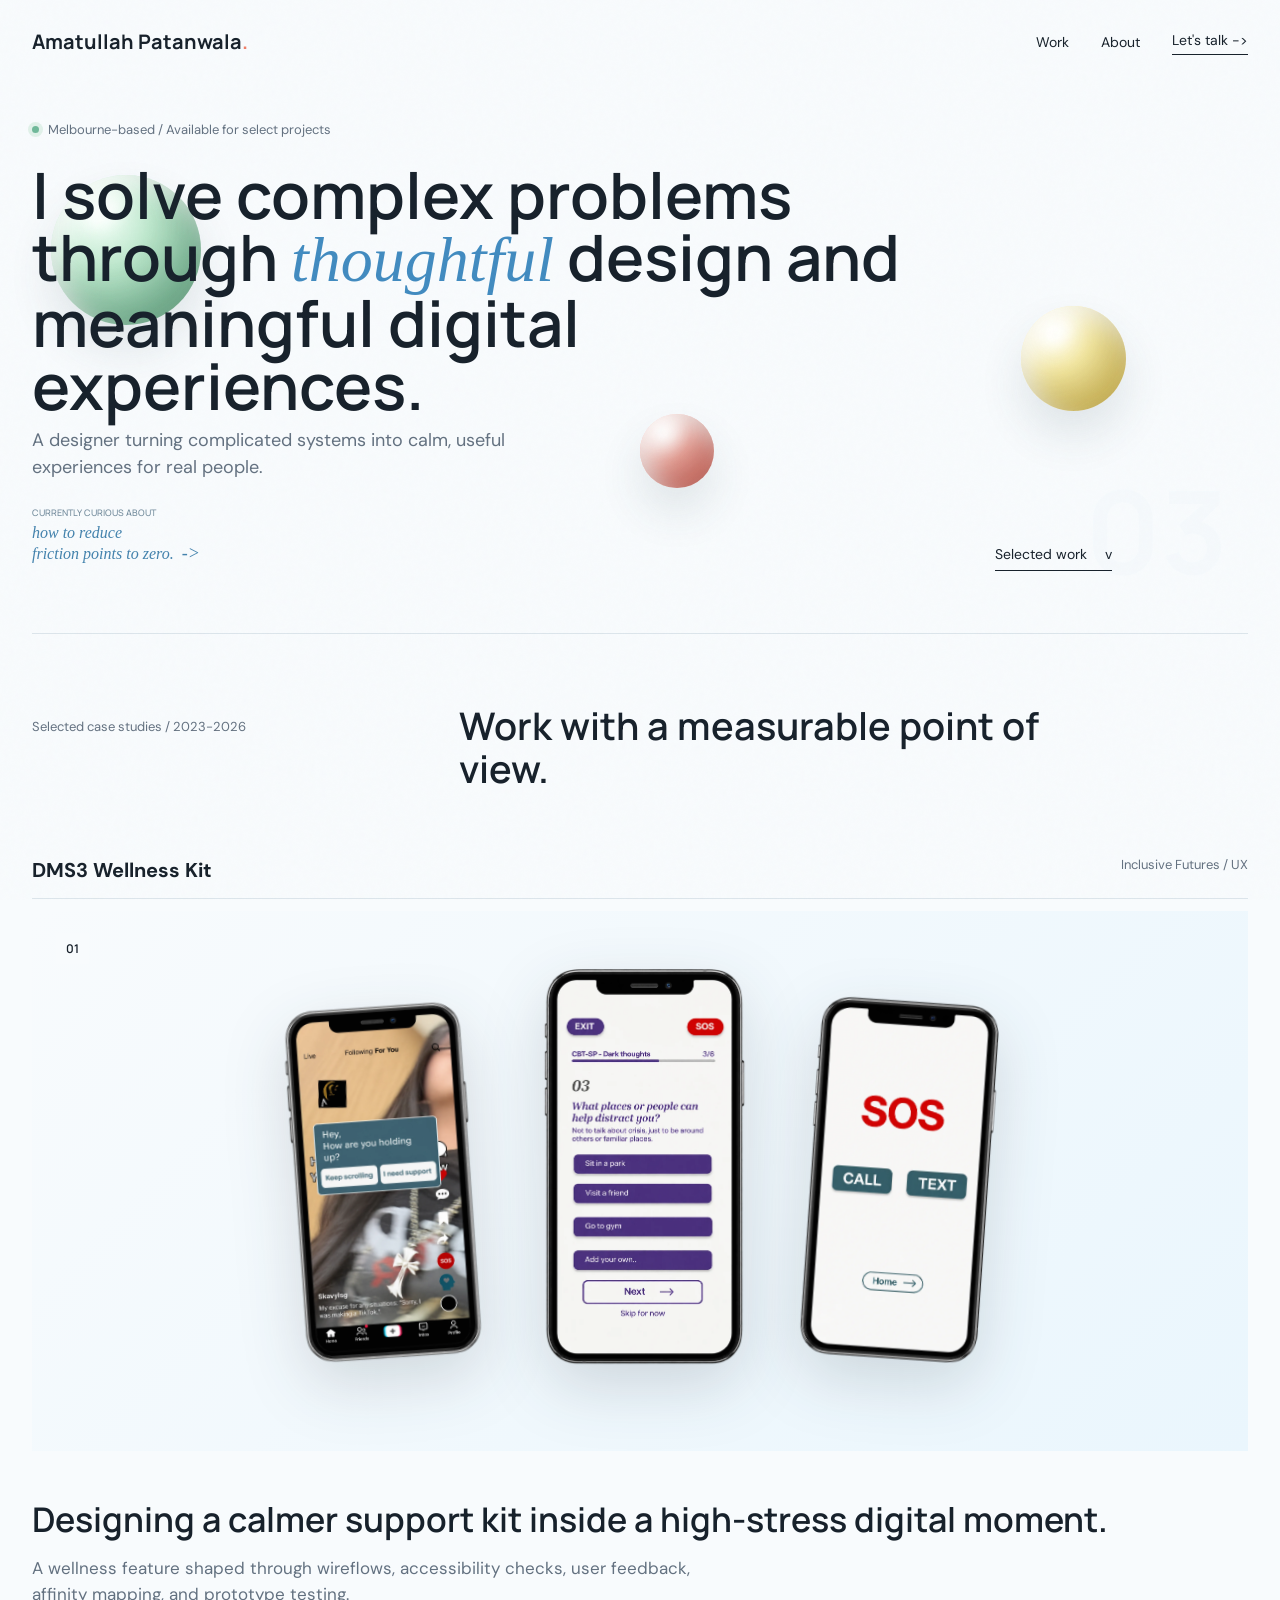
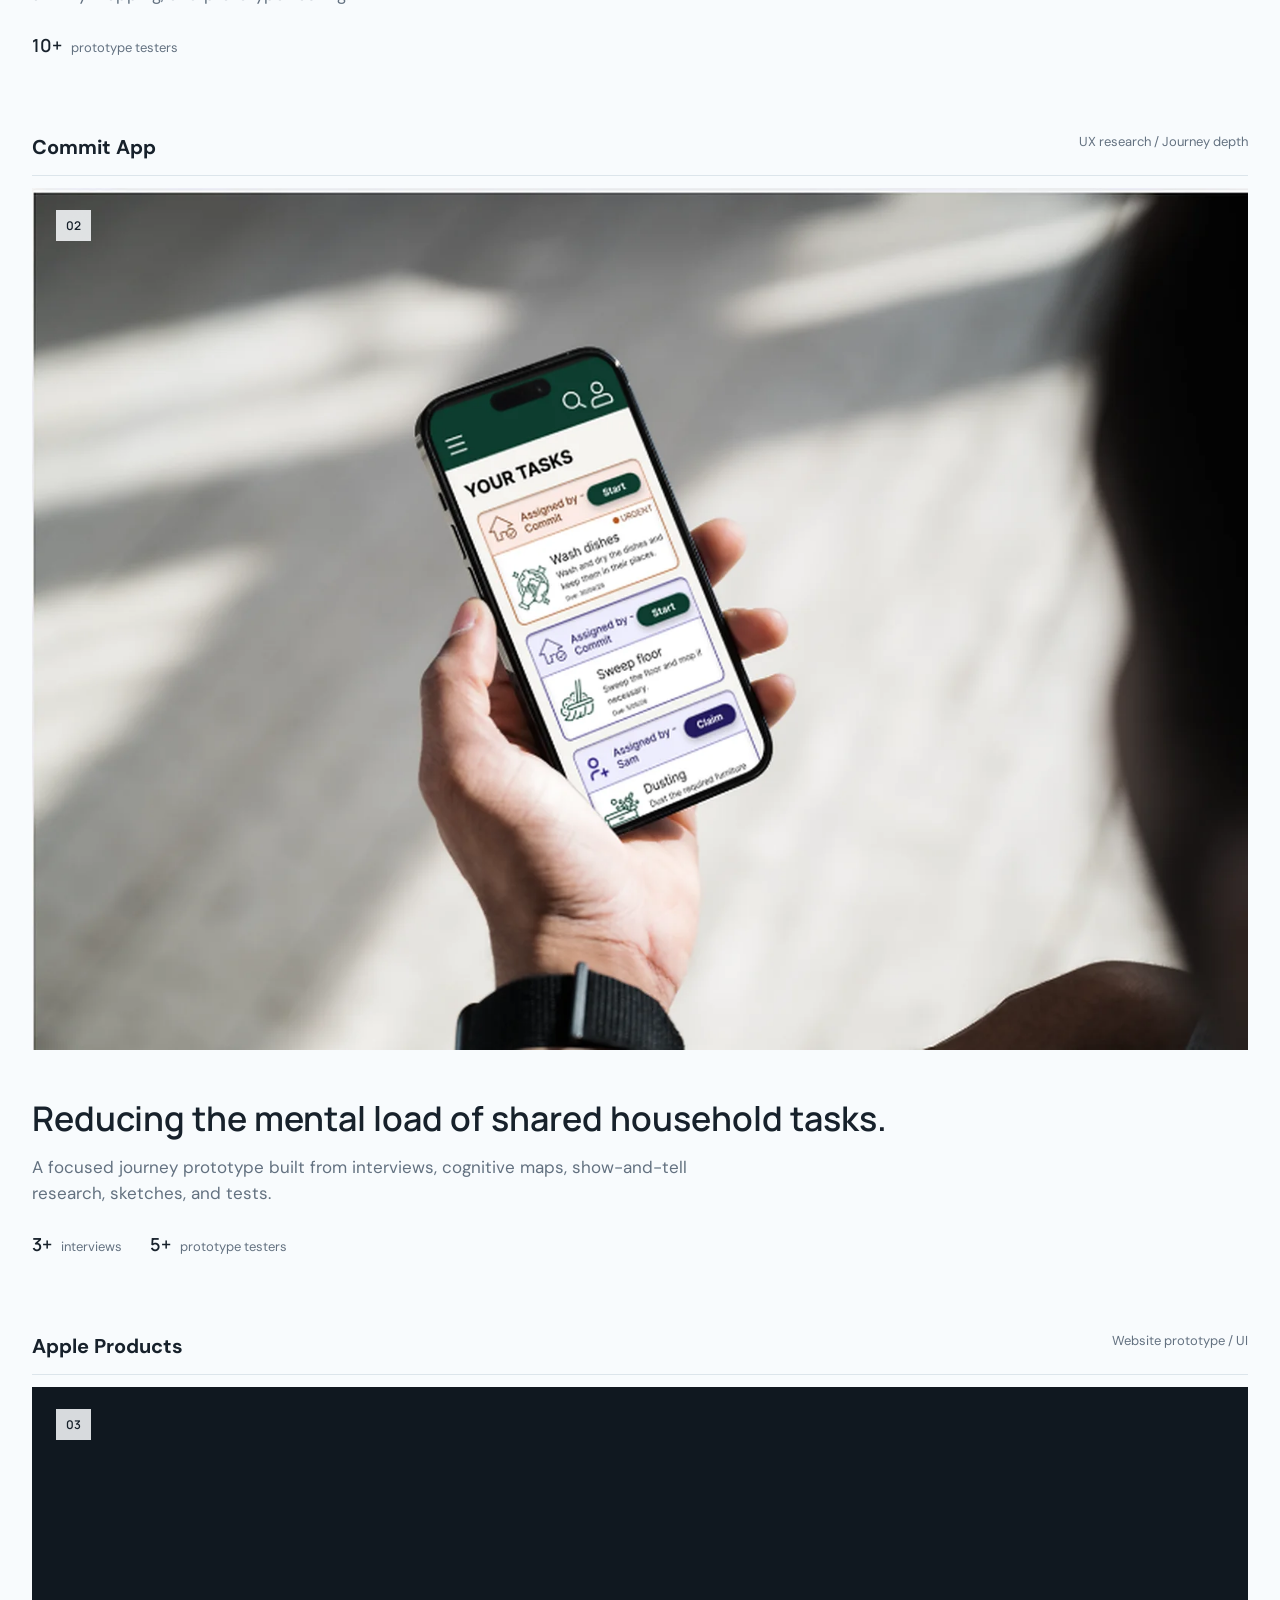
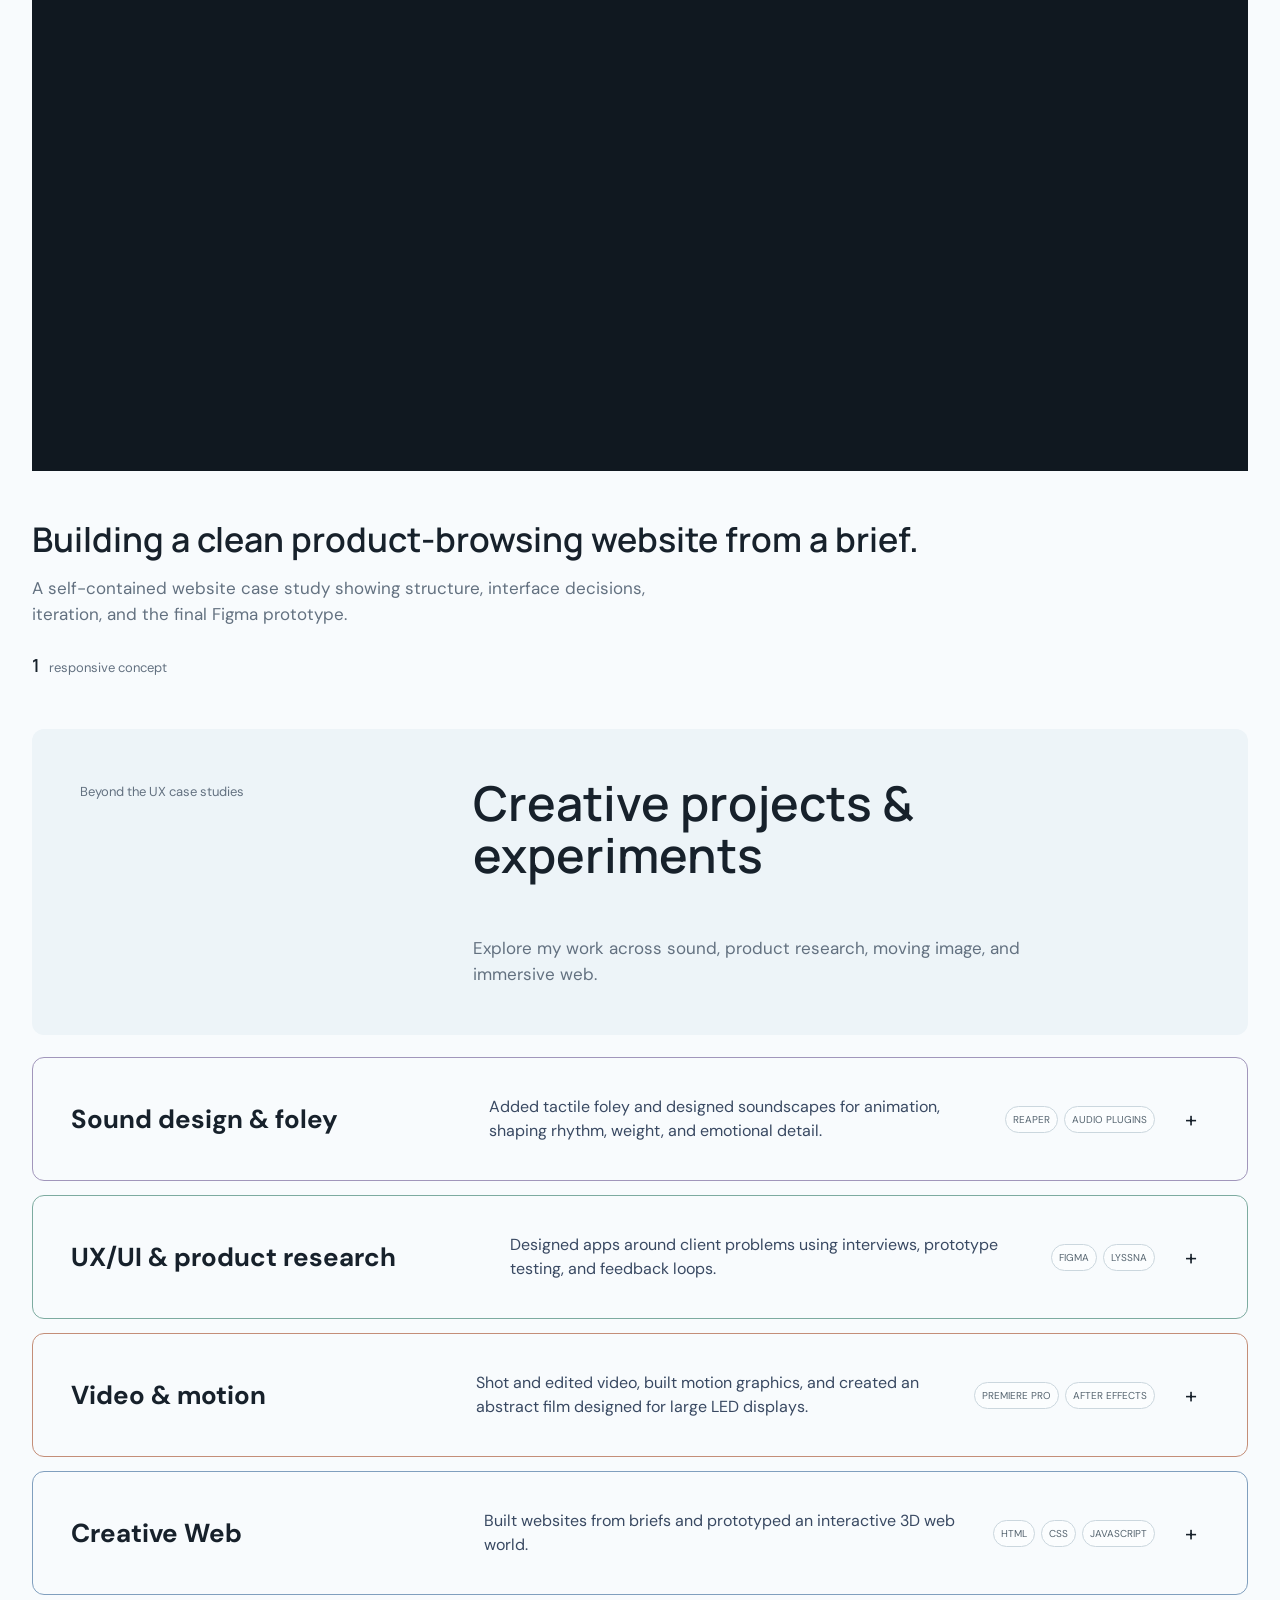
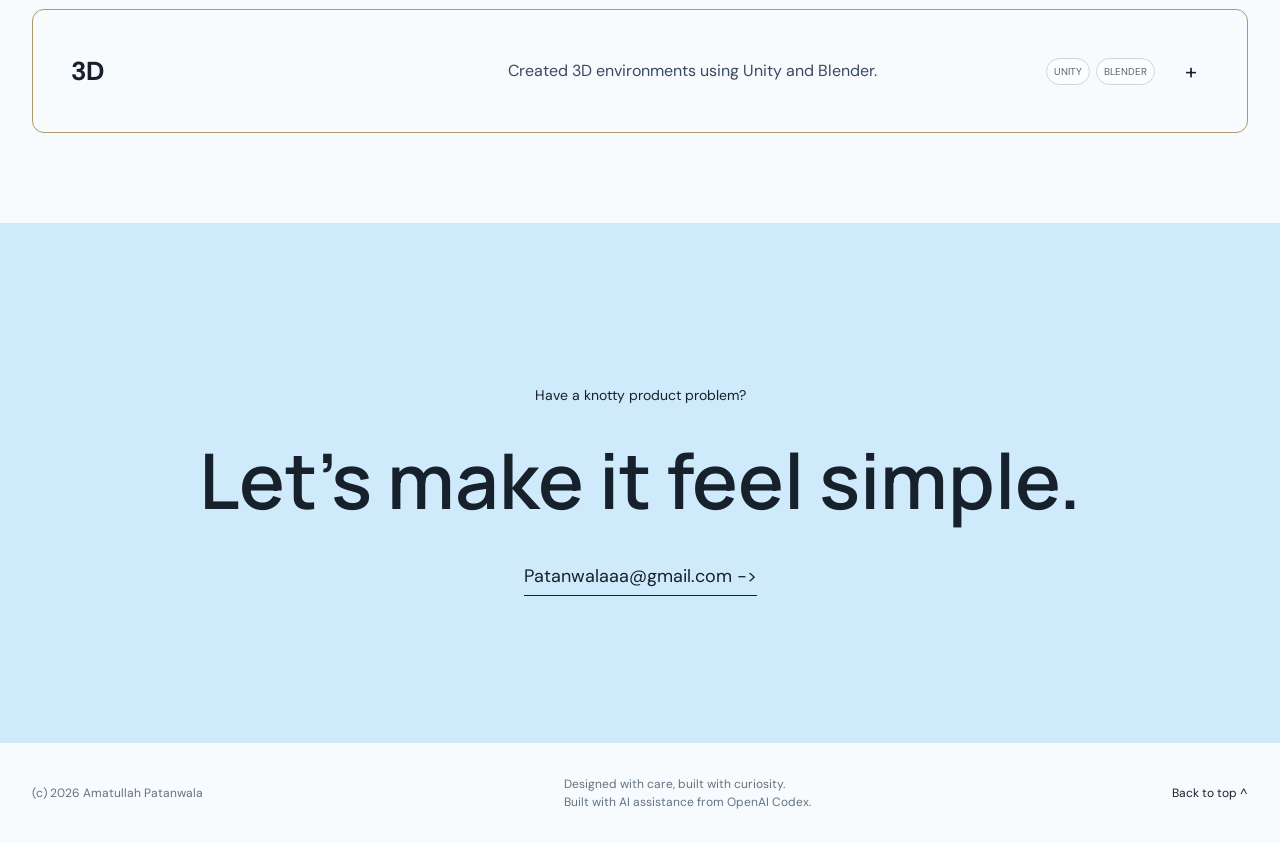
==== commit 9393ce40: "Move AI credit to homepage footer" ====
--- a/index.html
+++ b/index.html
@@ -562,7 +562,7 @@
     </section>
   </main>
 
-  <footer><span>(c) 2026 Amatullah Patanwala</span><span>Designed with care, built with curiosity.</span><a href="#top">Back to top ^</a></footer>
+  <footer><span>(c) 2026 Amatullah Patanwala</span><span>Designed with care, built with curiosity.<br>Built with AI assistance from OpenAI Codex.</span><a href="#top">Back to top ^</a></footer>
   <script>
     if (window.location.hash === '#about') window.location.replace('about.html');
   </script>
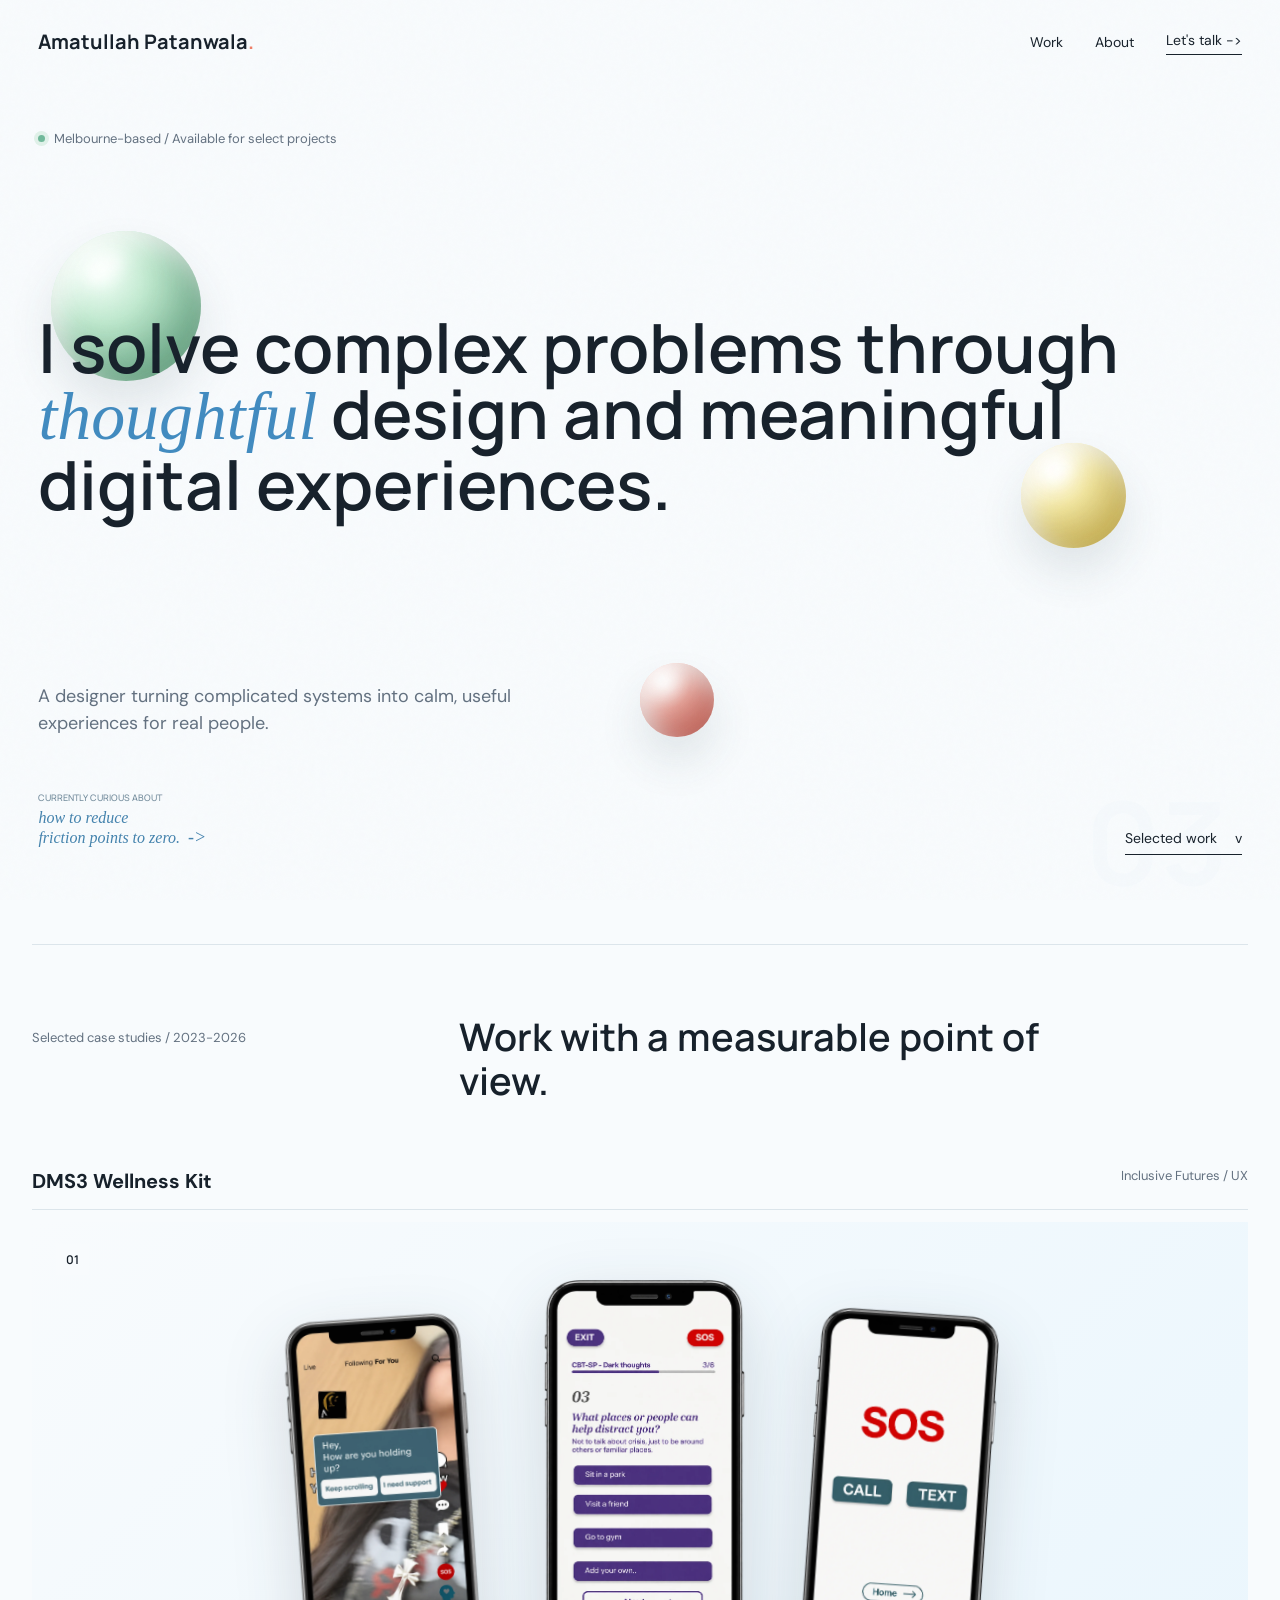
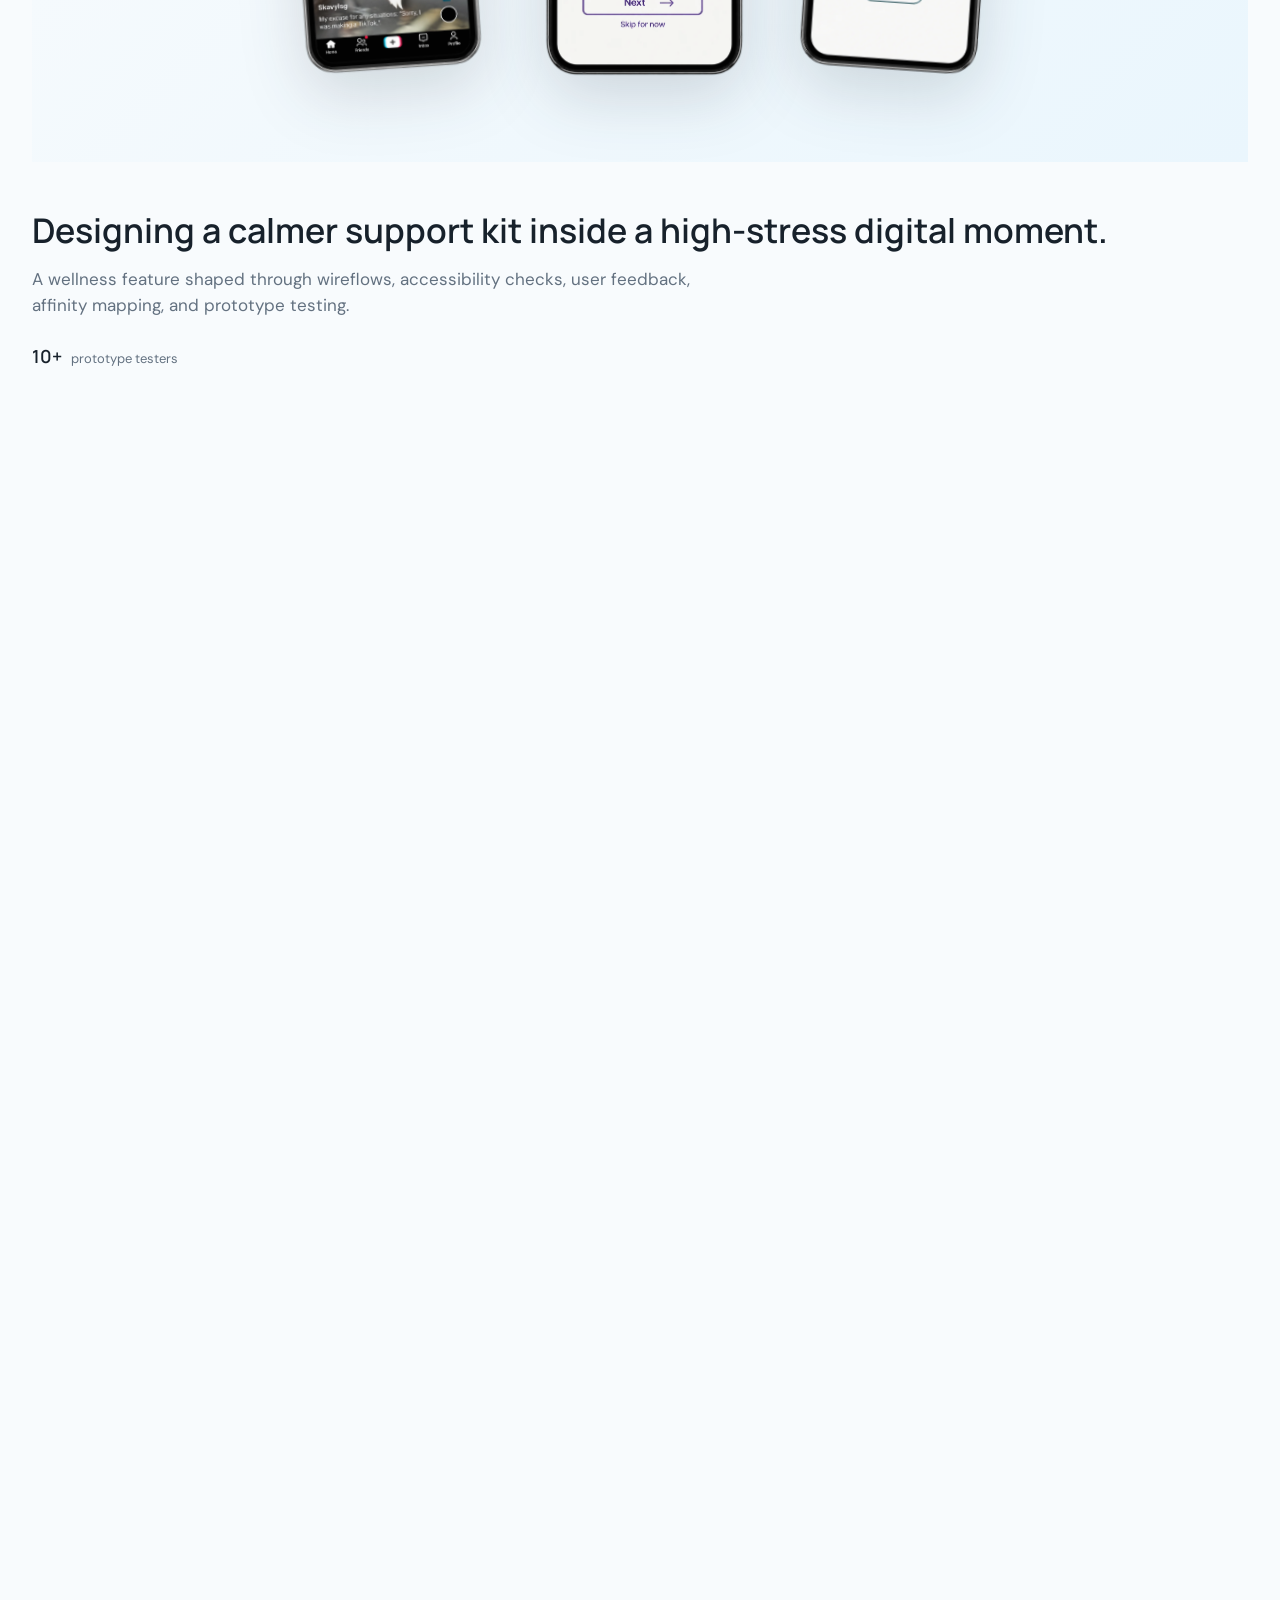
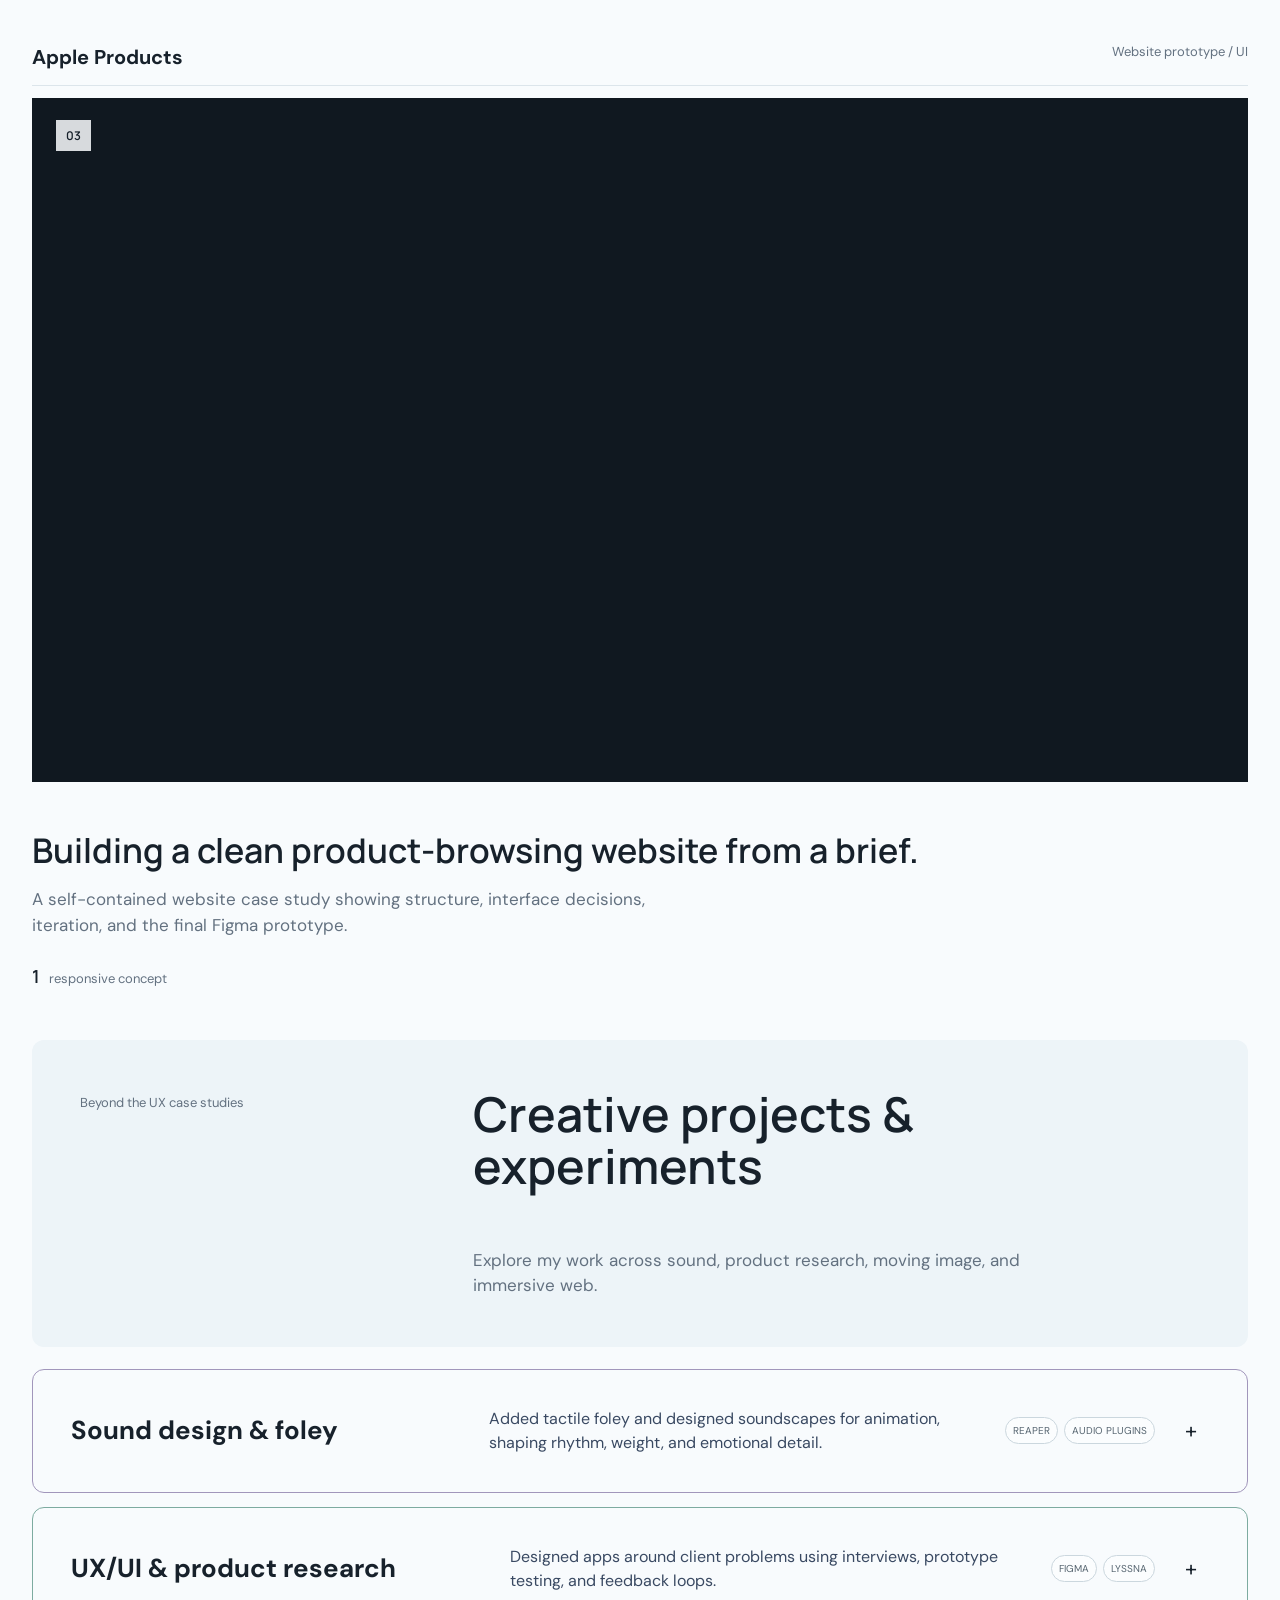
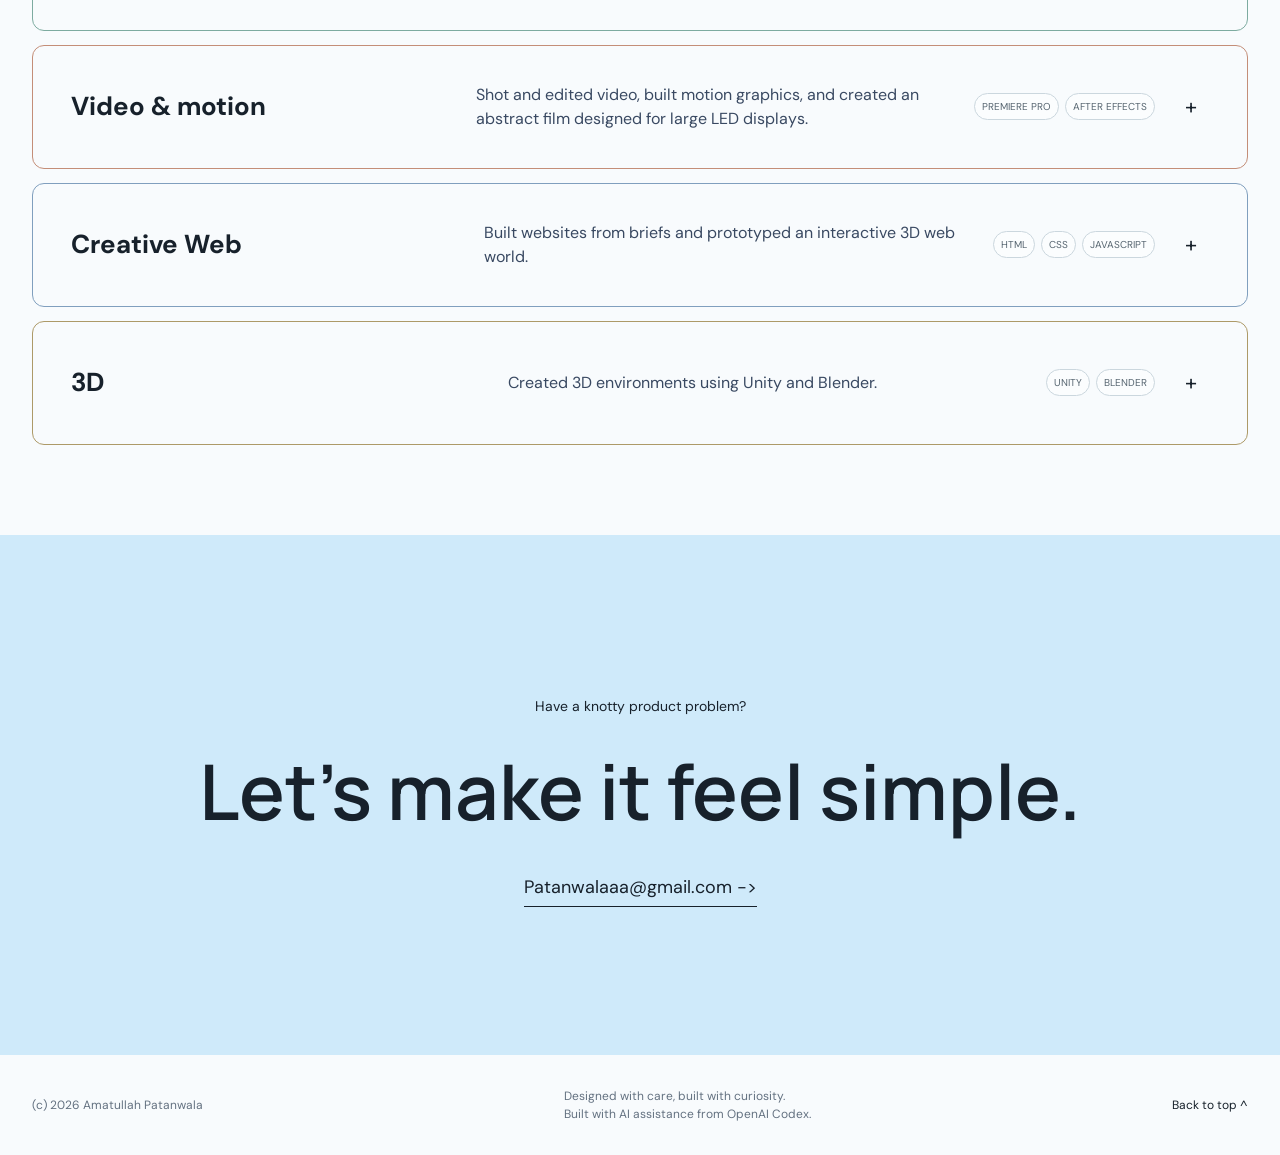
==== commit 7c34542e: "Fit the homepage intro to the first screen" ====
--- a/index.html
+++ b/index.html
@@ -358,6 +358,36 @@
   .case-study-links { margin: 0; padding-inline-start: 20px; }
   .case-study-links li + li { margin-top: 8px; }
 </style>
+  <style>
+    :root { --landing-header-height: 84px; --landing-gutter: clamp(20px, 3vw, 64px); }
+    .site-header {
+      height: var(--landing-header-height);
+      max-width: none;
+      padding-inline: var(--landing-gutter);
+    }
+    .hero {
+      min-height: calc(100vh - var(--landing-header-height));
+      min-height: calc(100svh - var(--landing-header-height));
+      max-width: none;
+      padding: clamp(24px, 5svh, 64px) var(--landing-gutter);
+      display: flex;
+      justify-content: space-between;
+      gap: clamp(12px, 3svh, 38px);
+    }
+    .hero h1 {
+      max-width: 18em;
+      font-size: clamp(32px, min(5.3vw, 10svh), 104px);
+      margin: 0;
+    }
+    .hero-bottom { max-width: none; }
+    .hero-actions { margin-top: clamp(18px, 5svh, 64px); }
+    @media (max-width: 760px) {
+      :root { --landing-header-height: 70px; }
+      .hero h1 { font-size: clamp(30px, min(8.8vw, 8svh), 58px); }
+      .hero-bottom p { font-size: clamp(15px, 3.8vw, 18px); }
+      .hero-actions .hero-note { margin-top: 0; }
+    }
+  </style>
 </head>
 <body>
   <div class="noise" aria-hidden="true"></div>
